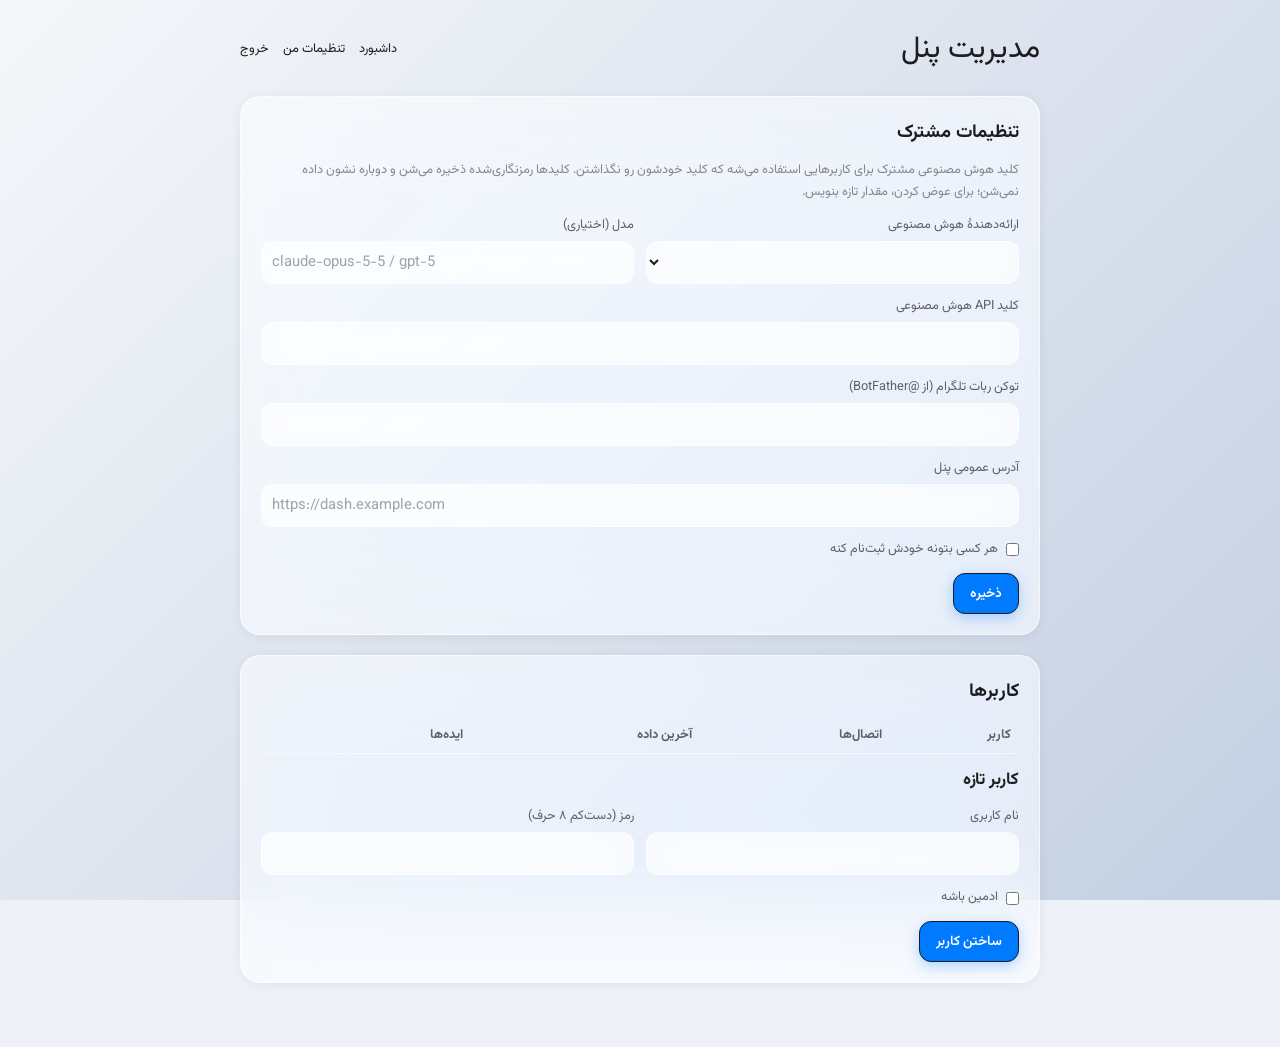
==== panel/admin.html @ 6e763f14 "Glass look: frosted cards on a blue-grey gradient, iOS colours, gradient KPI icons, light by default" ====
<!doctype html>
<html lang="fa" dir="rtl" data-theme="light">
<head>
<meta charset="utf-8">
<meta name="viewport" content="width=device-width, initial-scale=1">
<meta name="robots" content="noindex, nofollow">
<title>مدیریت پنل</title>
<link rel="icon" href="/assets/images/favicon.svg" type="image/svg+xml">
<link rel="stylesheet" href="/assets/css/sepehr.css">
<script>try{var t=localStorage.getItem('sj-theme');if(t==='light'||t==='dark')document.documentElement.setAttribute('data-theme',t);}catch(e){}</script>
<link rel="stylesheet" href="/assets/panel.css">
<link rel="stylesheet" href="/assets/skin.css">
</head>
<body>
<main class="pn">
  <div class="pn-top">
    <h1>مدیریت پنل</h1>
    <nav class="pn-nav"><a href="/">داشبورد</a><a href="/settings">تنظیمات من</a><a href="/logout">خروج</a></nav>
  </div>

  <section class="pn-card">
    <h2>تنظیمات مشترک</h2>
    <p class="pn-note">کلید هوش مصنوعی مشترک برای کاربرهایی استفاده می‌شه که کلید خودشون رو نگذاشتن. کلیدها رمزنگاری‌شده ذخیره می‌شن و دوباره نشون داده نمی‌شن؛ برای عوض کردن، مقدار تازه بنویس.</p>
    <div class="pn-grid">
      <label>ارائه‌دهندهٔ هوش مصنوعی<select id="ai_provider"></select></label>
      <label>مدل (اختیاری)<input id="ai_model" dir="ltr" placeholder="claude-opus-5-5 / gpt-5"></label>
    </div>
    <label>کلید API هوش مصنوعی<input id="ai_key" dir="ltr" autocomplete="off"></label>
    <label>توکن ربات تلگرام (از @BotFather)<input id="telegram_bot" dir="ltr" autocomplete="off"></label>
    <label>آدرس عمومی پنل<input id="public_url" dir="ltr" placeholder="https://dash.example.com"></label>
    <label style="flex-direction:row;align-items:center;gap:8px"><input type="checkbox" id="allow_signup"> هر کسی بتونه خودش ثبت‌نام کنه</label>
    <div class="pn-row"><button class="primary" id="save" type="button">ذخیره</button><span class="pn-msg" id="save-msg"></span></div>
  </section>

  <section class="pn-card">
    <h2>کاربرها</h2>
    <div class="pn-wrap"><table>
      <thead><tr><th>کاربر</th><th>اتصال‌ها</th><th>آخرین داده</th><th>ایده‌ها</th><th></th></tr></thead>
      <tbody id="users"></tbody>
    </table></div>
    <h3>کاربر تازه</h3>
    <div class="pn-grid">
      <label>نام کاربری<input id="nu-name" dir="ltr" autocomplete="off"></label>
      <label>رمز (دست‌کم ۸ حرف)<input id="nu-pw" type="password" dir="ltr" autocomplete="new-password"></label>
    </div>
    <label style="flex-direction:row;align-items:center;gap:8px"><input type="checkbox" id="nu-admin"> ادمین باشه</label>
    <div class="pn-row"><button class="primary" id="add" type="button">ساختن کاربر</button><span class="pn-msg" id="add-msg"></span></div>
  </section>
</main>
<script src="/assets/panel.js"></script>
<script>
(async function () {
  const $ = (id) => document.getElementById(id);
  const LABEL = { metricool: 'Metricool', buffer: 'Buffer', instagram: 'Instagram' };
  const chip = (at, ok) => pn.el('span', { class: 'pn-chip ' + (at ? (ok ? 'ok' : 'bad') : 'off') }, at ? pn.when(at) : 'هنوز نه');
  let st;
  const load = async () => {
    st = await pn.api('GET', '/api/admin');
    $('ai_provider').replaceChildren(...Object.entries(st.providers).map(([k, v]) => pn.el('option', { value: k }, v)));
    $('ai_provider').value = st.settings.ai_provider;
    ['ai_model', 'ai_key', 'telegram_bot', 'public_url'].forEach((k) => { $(k).value = st.settings[k] || ''; });
    $('allow_signup').checked = st.settings.allow_signup;
    $('users').replaceChildren(...st.users.map((u) => {
      const msg = pn.el('span', { class: 'pn-msg' });
      const reset = pn.el('button', { type: 'button', onclick: (e) => {
        const pw = prompt('رمز تازه برای ' + u.username + ' (دست‌کم ۸ حرف):');
        if (pw) pn.run(e.currentTarget, msg, () => pn.api('POST', '/api/admin/users/' + u.id + '/password', { password: pw }));
      } }, 'رمز تازه');
      const del = pn.el('button', { type: 'button', class: 'danger', onclick: async (e) => {
        if (!confirm('کاربر ' + u.username + ' حذف بشه؟ (فایل‌های داده‌اش رو سرور می‌مونن)')) return;
        await pn.run(e.currentTarget, msg, () => pn.api('DELETE', '/api/admin/users/' + u.id)); load();
      } }, 'حذف');
      return pn.el('tr', {},
        pn.el('td', {}, u.username, u.is_admin ? ' · ادمین' : ''),
        pn.el('td', {}, u.connections.map((c) => LABEL[c] || c).join('، ') || '—'),
        pn.el('td', {}, chip(u.status.refresh_at, u.status.refresh_ok)),
        pn.el('td', {}, chip(u.status.content_at, u.status.content_ok)),
        pn.el('td', {}, pn.el('div', { class: 'pn-row' }, reset, del, msg)));
    }));
  };
  $('save').addEventListener('click', (e) => pn.run(e.currentTarget, $('save-msg'), async () => {
    await pn.api('POST', '/api/admin/settings', { ai_provider: $('ai_provider').value, ai_model: $('ai_model').value.trim(), ai_key: $('ai_key').value.trim(),
      telegram_bot: $('telegram_bot').value.trim(), public_url: $('public_url').value.trim(), allow_signup: $('allow_signup').checked });
    await load(); return { ok: true, message: 'ذخیره شد ✓' };
  }));
  $('add').addEventListener('click', (e) => pn.run(e.currentTarget, $('add-msg'), async () => {
    await pn.api('POST', '/api/admin/users', { username: $('nu-name').value.trim(), password: $('nu-pw').value, is_admin: $('nu-admin').checked });
    $('nu-name').value = ''; $('nu-pw').value = ''; await load(); return { ok: true, message: 'ساخته شد ✓' };
  }));
  load();
})();
</script>
</body>
</html>
---- assets/css/sepehr.css ----
*,:after,:before{--tw-border-spacing-x:0;--tw-border-spacing-y:0;--tw-translate-x:0;--tw-translate-y:0;--tw-rotate:0;--tw-skew-x:0;--tw-skew-y:0;--tw-scale-x:1;--tw-scale-y:1;--tw-pan-x: ;--tw-pan-y: ;--tw-pinch-zoom: ;--tw-scroll-snap-strictness:proximity;--tw-gradient-from-position: ;--tw-gradient-via-position: ;--tw-gradient-to-position: ;--tw-ordinal: ;--tw-slashed-zero: ;--tw-numeric-figure: ;--tw-numeric-spacing: ;--tw-numeric-fraction: ;--tw-ring-inset: ;--tw-ring-offset-width:0px;--tw-ring-offset-color:#fff;--tw-ring-color:rgba(59,130,246,.5);--tw-ring-offset-shadow:0 0 #0000;--tw-ring-shadow:0 0 #0000;--tw-shadow:0 0 #0000;--tw-shadow-colored:0 0 #0000;--tw-blur: ;--tw-brightness: ;--tw-contrast: ;--tw-grayscale: ;--tw-hue-rotate: ;--tw-invert: ;--tw-saturate: ;--tw-sepia: ;--tw-drop-shadow: ;--tw-backdrop-blur: ;--tw-backdrop-brightness: ;--tw-backdrop-contrast: ;--tw-backdrop-grayscale: ;--tw-backdrop-hue-rotate: ;--tw-backdrop-invert: ;--tw-backdrop-opacity: ;--tw-backdrop-saturate: ;--tw-backdrop-sepia: ;--tw-contain-size: ;--tw-contain-layout: ;--tw-contain-paint: ;--tw-contain-style: }::backdrop{--tw-border-spacing-x:0;--tw-border-spacing-y:0;--tw-translate-x:0;--tw-translate-y:0;--tw-rotate:0;--tw-skew-x:0;--tw-skew-y:0;--tw-scale-x:1;--tw-scale-y:1;--tw-pan-x: ;--tw-pan-y: ;--tw-pinch-zoom: ;--tw-scroll-snap-strictness:proximity;--tw-gradient-from-position: ;--tw-gradient-via-position: ;--tw-gradient-to-position: ;--tw-ordinal: ;--tw-slashed-zero: ;--tw-numeric-figure: ;--tw-numeric-spacing: ;--tw-numeric-fraction: ;--tw-ring-inset: ;--tw-ring-offset-width:0px;--tw-ring-offset-color:#fff;--tw-ring-color:rgba(59,130,246,.5);--tw-ring-offset-shadow:0 0 #0000;--tw-ring-shadow:0 0 #0000;--tw-shadow:0 0 #0000;--tw-shadow-colored:0 0 #0000;--tw-blur: ;--tw-brightness: ;--tw-contrast: ;--tw-grayscale: ;--tw-hue-rotate: ;--tw-invert: ;--tw-saturate: ;--tw-sepia: ;--tw-drop-shadow: ;--tw-backdrop-blur: ;--tw-backdrop-brightness: ;--tw-backdrop-contrast: ;--tw-backdrop-grayscale: ;--tw-backdrop-hue-rotate: ;--tw-backdrop-invert: ;--tw-backdrop-opacity: ;--tw-backdrop-saturate: ;--tw-backdrop-sepia: ;--tw-contain-size: ;--tw-contain-layout: ;--tw-contain-paint: ;--tw-contain-style: }/*! tailwindcss v3.4.17 | MIT License | https://tailwindcss.com*/*,:after,:before{border:0 solid #e5e7eb}:after,:before{--tw-content:""}:host,html{line-height:1.5;-webkit-text-size-adjust:100%;-moz-tab-size:4;-o-tab-size:4;tab-size:4;font-family:Vazirmatn Variable,Vazirmatn,Tahoma,sans-serif;font-feature-settings:normal;font-variation-settings:normal;-webkit-tap-highlight-color:transparent}body{line-height:inherit}hr{height:0;color:inherit;border-top-width:1px}abbr:where([title]){-webkit-text-decoration:underline dotted;text-decoration:underline dotted}h1,h2,h3,h4,h5,h6{font-size:inherit;font-weight:inherit}a{color:inherit;text-decoration:inherit}b,strong{font-weight:bolder}code,kbd,pre,samp{font-family:ui-monospace,SFMono-Regular,Menlo,Monaco,Consolas,Liberation Mono,Courier New,monospace;font-feature-settings:normal;font-variation-settings:normal;font-size:1em}small{font-size:80%}sub,sup{font-size:75%;line-height:0;position:relative;vertical-align:baseline}sub{bottom:-.25em}sup{top:-.5em}table{text-indent:0;border-color:inherit}button,input,optgroup,select,textarea{font-family:inherit;font-feature-settings:inherit;font-variation-settings:inherit;font-size:100%;font-weight:inherit;line-height:inherit;letter-spacing:inherit;color:inherit;margin:0;padding:0}button,select{text-transform:none}button,input:where([type=button]),input:where([type=reset]),input:where([type=submit]){-webkit-appearance:button;background-color:transparent;background-image:none}:-moz-focusring{outline:auto}:-moz-ui-invalid{box-shadow:none}progress{vertical-align:baseline}::-webkit-inner-spin-button,::-webkit-outer-spin-button{height:auto}[type=search]{-webkit-appearance:textfield;outline-offset:-2px}::-webkit-search-decoration{-webkit-appearance:none}::-webkit-file-upload-button{-webkit-appearance:button;font:inherit}summary{display:list-item}blockquote,dd,dl,figure,h1,h2,h3,h4,h5,h6,hr,p,pre{margin:0}fieldset{margin:0}fieldset,legend{padding:0}menu,ol,ul{list-style:none;margin:0;padding:0}dialog{padding:0}textarea{resize:vertical}input::-moz-placeholder,textarea::-moz-placeholder{opacity:1;color:#9ca3af}input::placeholder,textarea::placeholder{opacity:1;color:#9ca3af}[role=button],button{cursor:pointer}:disabled{cursor:default}audio,canvas,embed,iframe,img,object,svg,video{display:block;vertical-align:middle}img,video{max-width:100%;height:auto}[hidden]:where(:not([hidden=until-found])){display:none}*,:after,:before{box-sizing:border-box}*,:after,:before,html{--tw-ring-color:rgba(196,92,38,.45)}html{scroll-behavior:smooth}body,html{height:100%}body{margin:0;font-family:Vazirmatn Variable,Vazirmatn,Tahoma,sans-serif;background:var(--bg);color:var(--text);line-height:1.7;-webkit-font-smoothing:antialiased;text-rendering:optimizeLegibility}::-moz-selection{background:var(--accent-soft);color:var(--text)}::selection{background:var(--accent-soft);color:var(--text)}:focus-visible{outline:2px solid var(--accent);outline-offset:3px}button,input{font-family:inherit}table{border-collapse:collapse}::-webkit-scrollbar{width:10px;height:10px}::-webkit-scrollbar-track{background:transparent}::-webkit-scrollbar-thumb{background:var(--text-muted);border-radius:999px;border:2px solid var(--bg)}.brand-mark{width:2.65rem;height:2.65rem;border-radius:.9rem;background:transparent;box-shadow:0 0 0 1px hsla(34,46%,69%,.16),0 10px 22px rgba(196,92,38,.32);display:grid;place-items:center;flex-shrink:0;overflow:hidden}.brand-mark img,.brand-mark svg{width:100%;height:100%;display:block}.nav-item.is-active .nav-icon{color:#e0a03a}.nav-icon{width:1.35rem;height:1.35rem;flex-shrink:0}.nav-item{display:flex;align-items:center;gap:.75rem;width:100%;padding:.7rem .85rem;border-radius:.85rem;color:#b7a99a;text-decoration:none;font-size:.925rem;font-weight:500;transition:background .2s var(--ease),color .2s var(--ease),transform .2s var(--ease);position:relative}.nav-item:hover{background:hsla(0,0%,100%,.05);color:#f6f0e8}.nav-item.is-active{background:linear-gradient(90deg,rgba(196,92,38,.28),rgba(196,92,38,.06));color:#fff}.nav-item.is-active:before{content:"";position:absolute;right:0;top:20%;bottom:20%;width:3px;border-radius:999px;background:#e0a03a;box-shadow:0 0 12px rgba(224,160,58,.55)}html.sidebar-collapsed .nav-item{justify-content:center;padding-inline:.6rem}.ui-card{background:var(--surface);border:1px solid var(--border);border-radius:1.25rem;box-shadow:var(--shadow-card);position:relative;overflow:hidden}.ui-card-interactive{transition:transform .28s var(--ease),box-shadow .28s var(--ease),border-color .28s var(--ease)}.ui-card-interactive:hover{transform:translateY(-4px);box-shadow:var(--shadow-float);border-color:var(--border-strong)}.ui-card-interactive:after{content:"";position:absolute;inset:0;background:linear-gradient(110deg,transparent 35%,hsla(0,0%,100%,.07) 50%,transparent 65%);transform:translateX(120%);transition:transform .7s var(--ease);pointer-events:none}.ui-card-interactive:hover:after{transform:translateX(-120%)}.ui-btn{display:inline-flex;align-items:center;justify-content:center;gap:.45rem;border:1px solid transparent;border-radius:.8rem;padding:.55rem .95rem;font-weight:600;font-size:.875rem;cursor:pointer;text-decoration:none;transition:transform .18s var(--ease),background .18s var(--ease),box-shadow .18s var(--ease),border-color .18s var(--ease)}.ui-btn:active{transform:scale(.97)}.ui-btn-primary{background:linear-gradient(180deg,#db6a2e,#c45c26);color:#fff;box-shadow:0 8px 18px rgba(196,92,38,.32)}.ui-btn-primary:hover{background:linear-gradient(180deg,#e07a45,#c45c26)}.ui-btn-ghost{background:var(--input-bg);color:var(--text);border-color:var(--border)}.ui-btn-ghost:hover{border-color:var(--border-strong);background:var(--surface-3)}.icon-btn{width:2.55rem;height:2.55rem;border-radius:.9rem;display:grid;place-items:center;background:var(--input-bg);border:1px solid var(--border);color:var(--text-secondary);cursor:pointer;position:relative;transition:background .18s var(--ease),color .18s var(--ease),transform .18s var(--ease),border-color .18s var(--ease)}.icon-btn:hover{color:var(--text);border-color:var(--border-strong);transform:translateY(-1px)}.icon-btn svg{width:1.15rem;height:1.15rem}.search-field{display:flex;align-items:center;gap:.6rem;min-width:0;flex:1;max-width:28rem;height:2.65rem;padding:0 .9rem;border-radius:.9rem;background:var(--input-bg);border:1px solid var(--border);transition:border-color .18s var(--ease),box-shadow .18s var(--ease)}.search-field:focus-within{border-color:var(--accent);box-shadow:0 0 0 4px var(--accent-soft)}.search-field input{width:100%;background:transparent;border:0;outline:none;color:var(--text);font-size:.9rem}.search-field input::-moz-placeholder{color:var(--text-muted)}.search-field input::placeholder{color:var(--text-muted)}.chip{display:inline-flex;align-items:center;gap:.3rem;border-radius:999px;padding:.2rem .65rem;font-size:.75rem;font-weight:600}.chip-up{background:var(--accent-soft);color:var(--sand)}html[data-theme=light] .chip-up{color:var(--accent)}.chip-down{background:var(--coral-soft);color:var(--coral)}.chip-blue{background:var(--accent-soft);color:var(--sand)}html[data-theme=light] .chip-blue{color:var(--accent)}.chip-amber{background:var(--amber-soft);color:var(--amber)}.chip-coral{background:var(--coral-soft);color:var(--coral)}.chip-slate{background:var(--surface-3);color:var(--text-secondary)}.period-tab{border:0;background:transparent;color:var(--text-muted);font-weight:600;font-size:.8rem;padding:.35rem .75rem;border-radius:.65rem;cursor:pointer;transition:background .18s var(--ease),color .18s var(--ease)}.period-tab.is-active{background:var(--surface-3);color:var(--text)}.dropdown{position:absolute;top:calc(100% + .55rem);left:0;width:22rem;max-width:calc(100vw - 2rem);background:var(--surface);border:1px solid var(--border);border-radius:1.1rem;box-shadow:var(--shadow-float);padding:.5rem;opacity:0;transform:translateY(8px) scale(.98);pointer-events:none;transition:opacity .18s var(--ease),transform .18s var(--ease);z-index:50}.dropdown.is-open{opacity:1;transform:translateY(0) scale(1);pointer-events:auto}.dropdown-item{display:flex;gap:.75rem;padding:.7rem;border-radius:.8rem;text-decoration:none;color:inherit}.dropdown-item.is-active{background:var(--accent-soft)}.pulse-dot{width:.5rem;height:.5rem;border-radius:999px;background:var(--accent);box-shadow:0 0 0 0 rgba(196,92,38,.7);animation:pulse-ring 2s ease-out infinite}.progress-track{height:.4rem;border-radius:999px;background:var(--surface-3);overflow:hidden}.progress-bar{height:100%;border-radius:inherit;width:0;transition:width 1.2s var(--ease-enter)}.data-table tbody tr{border-top:1px solid var(--border);transition:background .18s var(--ease)}.data-table tbody tr:hover{background:var(--row-hover)}.avatar{width:2.15rem;height:2.15rem;border-radius:.75rem;display:grid;place-items:center;font-size:.75rem;font-weight:700;flex-shrink:0;color:#fff}.kbd{font-size:.7rem;border:1px solid var(--border);border-radius:.4rem;padding:.05rem .35rem;color:var(--text-muted);background:var(--surface-2)}.pointer-events-none{pointer-events:none}.absolute{position:absolute}.relative{position:relative}.inset-0{inset:0}.col-span-12{grid-column:span 12/span 12}.mx-auto{margin-left:auto;margin-right:auto}.my-2{margin-top:.5rem;margin-bottom:.5rem}.my-4{margin-top:1rem;margin-bottom:1rem}.mb-0\.5{margin-bottom:.125rem}.mb-2{margin-bottom:.5rem}.mb-3{margin-bottom:.75rem}.mb-4{margin-bottom:1rem}.mb-5{margin-bottom:1.25rem}.mb-6{margin-bottom:1.5rem}.ms-auto{margin-inline-start:auto}.mt-1{margin-top:.25rem}.mt-1\.5{margin-top:.375rem}.mt-2{margin-top:.5rem}.mt-3{margin-top:.75rem}.mt-4{margin-top:1rem}.mt-5{margin-top:1.25rem}.mt-auto{margin-top:auto}.block{display:block}.flex{display:flex}.table{display:table}.grid{display:grid}.hidden{display:none}.h-10{height:2.5rem}.h-16{height:4rem}.h-2{height:.5rem}.h-2\.5{height:.625rem}.h-20{height:5rem}.h-3{height:.75rem}.h-4{height:1rem}.h-5{height:1.25rem}.h-9{height:2.25rem}.h-\[180px\]{height:180px}.h-\[260px\]{height:260px}.h-\[280px\]{height:280px}.h-\[40\%\]{height:40%}.h-\[48\%\]{height:48%}.h-\[50\%\]{height:50%}.h-\[55\%\]{height:55%}.h-\[64\%\]{height:64%}.h-\[72\%\]{height:72%}.h-\[78\%\]{height:78%}.h-\[90\%\]{height:90%}.\!w-56{width:14rem!important}.w-10{width:2.5rem}.w-16{width:4rem}.w-2{width:.5rem}.w-2\.5{width:.625rem}.w-3{width:.75rem}.w-4{width:1rem}.w-40{width:10rem}.w-5{width:1.25rem}.w-9{width:2.25rem}.w-full{width:100%}.min-w-0{min-width:0}.min-w-\[640px\]{min-width:640px}.max-w-none{max-width:none}.max-w-xl{max-width:36rem}.flex-1{flex:1 1 0%}.shrink-0{flex-shrink:0}.transform{transform:translate(var(--tw-translate-x),var(--tw-translate-y)) rotate(var(--tw-rotate)) skewX(var(--tw-skew-x)) skewY(var(--tw-skew-y)) scaleX(var(--tw-scale-x)) scaleY(var(--tw-scale-y))}.resize{resize:both}.grid-cols-1{grid-template-columns:repeat(1,minmax(0,1fr))}.grid-cols-12{grid-template-columns:repeat(12,minmax(0,1fr))}.grid-cols-2{grid-template-columns:repeat(2,minmax(0,1fr))}.grid-cols-3{grid-template-columns:repeat(3,minmax(0,1fr))}.flex-col{flex-direction:column}.flex-wrap{flex-wrap:wrap}.place-items-center{place-items:center}.items-start{align-items:flex-start}.items-end{align-items:flex-end}.items-center{align-items:center}.justify-between{justify-content:space-between}.gap-1\.5{gap:.375rem}.gap-2{gap:.5rem}.gap-3{gap:.75rem}.gap-4{gap:1rem}.gap-5{gap:1.25rem}.gap-6{gap:1.5rem}.space-y-1>:not([hidden])~:not([hidden]){--tw-space-y-reverse:0;margin-top:calc(.25rem*(1 - var(--tw-space-y-reverse)));margin-bottom:calc(.25rem*var(--tw-space-y-reverse))}.space-y-3>:not([hidden])~:not([hidden]){--tw-space-y-reverse:0;margin-top:calc(.75rem*(1 - var(--tw-space-y-reverse)));margin-bottom:calc(.75rem*var(--tw-space-y-reverse))}.space-y-4>:not([hidden])~:not([hidden]){--tw-space-y-reverse:0;margin-top:calc(1rem*(1 - var(--tw-space-y-reverse)));margin-bottom:calc(1rem*var(--tw-space-y-reverse))}.space-y-5>:not([hidden])~:not([hidden]){--tw-space-y-reverse:0;margin-top:calc(1.25rem*(1 - var(--tw-space-y-reverse)));margin-bottom:calc(1.25rem*var(--tw-space-y-reverse))}.overflow-hidden{overflow:hidden}.overflow-x-auto{overflow-x:auto}.overflow-y-auto{overflow-y:auto}.truncate{overflow:hidden;text-overflow:ellipsis;white-space:nowrap}.rounded-2xl{border-radius:1rem}.rounded-full{border-radius:9999px}.rounded-xl{border-radius:.75rem}.rounded-t-md{border-top-left-radius:.375rem;border-top-right-radius:.375rem}.border{border-width:1px}.border-b{border-bottom-width:1px}.border-t{border-top-width:1px}.\!border-white\/10{border-color:hsla(0,0%,100%,.1)!important}.border-\[var\(--border\)\]{border-color:var(--border)}.border-white\/5{border-color:hsla(0,0%,100%,.05)}.\!bg-white\/5{background-color:hsla(0,0%,100%,.05)!important}.bg-\[\#8F7F70\]{--tw-bg-opacity:1;background-color:rgb(143 127 112/var(--tw-bg-opacity,1))}.bg-\[\#C45C26\]{--tw-bg-opacity:1;background-color:rgb(196 92 38/var(--tw-bg-opacity,1))}.bg-\[\#D4B48A\]{--tw-bg-opacity:1;background-color:rgb(212 180 138/var(--tw-bg-opacity,1))}.bg-\[\#E0A03A\]{--tw-bg-opacity:1;background-color:rgb(224 160 58/var(--tw-bg-opacity,1))}.bg-\[var\(--accent\)\]{background-color:var(--accent)}.bg-\[var\(--accent-soft\)\]{background-color:var(--accent-soft)}.bg-\[var\(--amber\)\]{background-color:var(--amber)}.bg-\[var\(--amber-soft\)\]{background-color:var(--amber-soft)}.bg-\[var\(--coral\)\]{background-color:var(--coral)}.bg-\[var\(--coral-soft\)\]{background-color:var(--coral-soft)}.bg-\[var\(--input-bg\)\]{background-color:var(--input-bg)}.bg-\[var\(--sand\)\]{background-color:var(--sand)}.bg-\[var\(--surface-2\)\]{background-color:var(--surface-2)}.bg-\[var\(--surface-3\)\]{background-color:var(--surface-3)}.bg-white\/\[0\.04\]{background-color:hsla(0,0%,100%,.04)}.p-1{padding:.25rem}.p-3{padding:.75rem}.p-4{padding:1rem}.p-5{padding:1.25rem}.p-6{padding:1.5rem}.px-3{padding-left:.75rem;padding-right:.75rem}.px-5{padding-left:1.25rem;padding-right:1.25rem}.py-1{padding-top:.25rem;padding-bottom:.25rem}.py-2{padding-top:.5rem;padding-bottom:.5rem}.py-3{padding-top:.75rem;padding-bottom:.75rem}.pb-2{padding-bottom:.5rem}.pb-3{padding-bottom:.75rem}.pb-4{padding-bottom:1rem}.pb-5{padding-bottom:1.25rem}.pe-3{padding-inline-end:.75rem}.ps-1\.5{padding-inline-start:.375rem}.pt-2{padding-top:.5rem}.pt-5{padding-top:1.25rem}.pt-6{padding-top:1.5rem}.text-left{text-align:left}.text-center{text-align:center}.text-right{text-align:right}.text-2xl{font-size:1.5rem;line-height:2rem}.text-3xl{font-size:1.875rem;line-height:2.25rem}.text-\[0\.7rem\]{font-size:.7rem}.text-\[1\.05rem\]{font-size:1.05rem}.text-base{font-size:1rem;line-height:1.5rem}.text-lg{font-size:1.125rem;line-height:1.75rem}.text-sm{font-size:.875rem;line-height:1.25rem}.text-xl{font-size:1.25rem;line-height:1.75rem}.text-xs{font-size:.75rem;line-height:1rem}.font-black{font-weight:900}.font-bold{font-weight:700}.font-extrabold{font-weight:800}.font-medium{font-weight:500}.font-semibold{font-weight:600}.tabular-nums{--tw-numeric-spacing:tabular-nums;font-variant-numeric:var(--tw-ordinal) var(--tw-slashed-zero) var(--tw-numeric-figure) var(--tw-numeric-spacing) var(--tw-numeric-fraction)}.leading-7{line-height:1.75rem}.leading-none{line-height:1}.tracking-tight{letter-spacing:-.025em}.tracking-wide{letter-spacing:.025em}.\!text-white{--tw-text-opacity:1!important;color:rgb(255 255 255/var(--tw-text-opacity,1))!important}.text-\[\#8A7C6E\]{--tw-text-opacity:1;color:rgb(138 124 110/var(--tw-text-opacity,1))}.text-\[\#8F7F70\]{--tw-text-opacity:1;color:rgb(143 127 112/var(--tw-text-opacity,1))}.text-\[\#D4B48A\]{--tw-text-opacity:1;color:rgb(212 180 138/var(--tw-text-opacity,1))}.text-\[var\(--accent\)\]{color:var(--accent)}.text-\[var\(--amber\)\]{color:var(--amber)}.text-\[var\(--coral\)\]{color:var(--coral)}.text-\[var\(--sand\)\]{color:var(--sand)}.text-\[var\(--text-muted\)\]{color:var(--text-muted)}.text-\[var\(--text-secondary\)\]{color:var(--text-secondary)}.text-white{--tw-text-opacity:1;color:rgb(255 255 255/var(--tw-text-opacity,1))}.ring{--tw-ring-offset-shadow:var(--tw-ring-inset) 0 0 0 var(--tw-ring-offset-width) var(--tw-ring-offset-color);--tw-ring-shadow:var(--tw-ring-inset) 0 0 0 calc(3px + var(--tw-ring-offset-width)) var(--tw-ring-color);box-shadow:var(--tw-ring-offset-shadow),var(--tw-ring-shadow),var(--tw-shadow,0 0 #0000)}.filter{filter:var(--tw-blur) var(--tw-brightness) var(--tw-contrast) var(--tw-grayscale) var(--tw-hue-rotate) var(--tw-invert) var(--tw-saturate) var(--tw-sepia) var(--tw-drop-shadow)}.transition{transition-property:color,background-color,border-color,text-decoration-color,fill,stroke,opacity,box-shadow,transform,filter,-webkit-backdrop-filter;transition-property:color,background-color,border-color,text-decoration-color,fill,stroke,opacity,box-shadow,transform,filter,backdrop-filter;transition-property:color,background-color,border-color,text-decoration-color,fill,stroke,opacity,box-shadow,transform,filter,backdrop-filter,-webkit-backdrop-filter;transition-timing-function:cubic-bezier(.4,0,.2,1);transition-duration:.15s}@font-face{font-family:Vazirmatn Variable;font-style:normal;font-display:swap;font-weight:100 900;src:url(../fonts/vazirmatn/vazirmatn-arabic-wght-normal.woff2) format("woff2-variations");unicode-range:u+06??,u+0750-077f,u+0870-088e,u+0890-0891,u+0897-08e1,u+08e3-08ff,u+200c-200e,u+2010-2011,u+204f,u+2e41,u+fb50-fdff,u+fe70-fe74,u+fe76-fefc}@font-face{font-family:Vazirmatn Variable;font-style:normal;font-display:swap;font-weight:100 900;src:url(../fonts/vazirmatn/vazirmatn-latin-ext-wght-normal.woff2) format("woff2-variations");unicode-range:u+0100-02ba,u+02bd-02c5,u+02c7-02cc,u+02ce-02d7,u+02dd-02ff,u+0304,u+0308,u+0329,u+1d00-1dbf,u+1e00-1e9f,u+1ef2-1eff,u+2020,u+20a0-20ab,u+20ad-20c0,u+2113,u+2c60-2c7f,u+a720-a7ff}@font-face{font-family:Vazirmatn Variable;font-style:normal;font-display:swap;font-weight:100 900;src:url(../fonts/vazirmatn/vazirmatn-latin-wght-normal.woff2) format("woff2-variations");unicode-range:u+00??,u+0131,u+0152-0153,u+02bb-02bc,u+02c6,u+02da,u+02dc,u+0304,u+0308,u+0329,u+2000-206f,u+20ac,u+2122,u+2191,u+2193,u+2212,u+2215,u+feff,u+fffd}:root{--ease:cubic-bezier(0.2,0,0.38,0.9);--ease-enter:cubic-bezier(0,0,0.38,0.9);--ease-exit:cubic-bezier(0.2,0,1,0.9);--duration:240ms;--sidebar-width:17.5rem;--sidebar-collapsed:5.25rem;--header-height:4.5rem;--accent:#c45c26;--accent-hover:#db6a2e;--accent-soft:rgba(196,92,38,.16);--amber:#e0a03a;--amber-soft:rgba(224,160,58,.16);--coral:#d1433f;--coral-soft:rgba(209,67,63,.14);--sand:#d4b48a}html[data-theme=dark]{color-scheme:dark;--bg:#12100e;--bg-sidebar:#1a1612;--surface:#1e1a16;--surface-2:#26211c;--surface-3:#2f2923;--border:hsla(34,46%,69%,.12);--border-strong:hsla(34,46%,69%,.24);--text:#f6f0e8;--text-secondary:#b7a99a;--text-muted:#8a7c6e;--shadow-card:0 1px 0 rgba(255,244,230,.04) inset,0 12px 32px rgba(0,0,0,.32);--shadow-float:0 18px 50px rgba(0,0,0,.45);--orb-a:rgba(196,92,38,.22);--orb-b:hsla(34,46%,69%,.12);--header-bg:rgba(18,16,14,.78);--input-bg:hsla(34,44%,94%,.04);--row-hover:rgba(196,92,38,.08);--chart-grid:hsla(34,46%,69%,.12);--overlay:rgba(10,8,6,.55)}html[data-theme=light]{color-scheme:light;--bg:#f4ede4;--bg-sidebar:#1a1612;--surface:#fffdfa;--surface-2:#f8f1e8;--surface-3:#efe4d6;--border:rgba(58,42,34,.08);--border-strong:rgba(58,42,34,.16);--text:#2a2118;--text-secondary:#6f6256;--text-muted:#8f7f70;--shadow-card:0 1px 0 hsla(0,0%,100%,.8) inset,0 8px 24px rgba(42,33,24,.06);--shadow-float:0 18px 40px rgba(42,33,24,.12);--orb-a:rgba(196,92,38,.1);--orb-b:rgba(224,160,58,.1);--header-bg:hsla(34,42%,93%,.8);--input-bg:rgba(42,33,24,.04);--row-hover:rgba(196,92,38,.06);--chart-grid:rgba(42,33,24,.08);--overlay:rgba(26,22,18,.45)}.ambient{position:fixed;inset:0;overflow:hidden;pointer-events:none;z-index:0}.orb{position:absolute;width:42rem;height:42rem;border-radius:999px;filter:blur(90px);animation:drift 28s var(--ease) infinite alternate}.orb-a{background:var(--orb-a);top:-10rem;right:12%}.orb-b{background:var(--orb-b);bottom:-12rem;left:-4rem;animation-delay:-10s;width:32rem;height:32rem}.app-shell{position:relative;z-index:1;display:grid;grid-template-columns:var(--sidebar-width) 1fr;min-height:100%}html.sidebar-collapsed .app-shell{grid-template-columns:var(--sidebar-collapsed) 1fr}.sidebar{position:sticky;top:0;height:100dvh;background:var(--bg-sidebar);border-left:1px solid hsla(0,0%,100%,.06);display:flex;flex-direction:column;overflow:hidden;transition:width var(--duration) var(--ease),transform .38s var(--ease-enter);width:var(--sidebar-width);z-index:40}html.sidebar-collapsed .sidebar{width:var(--sidebar-collapsed)}.brand-copy,.sidebar-footer-copy,.sidebar-label,.sidebar-section-title{transition:opacity .18s var(--ease),max-width .24s var(--ease);white-space:nowrap}html.sidebar-collapsed .brand-copy,html.sidebar-collapsed .sidebar-footer-copy,html.sidebar-collapsed .sidebar-label,html.sidebar-collapsed .sidebar-section-title{opacity:0;max-width:0;overflow:hidden;pointer-events:none}.workspace{min-width:0;display:flex;flex-direction:column;min-height:100dvh}.topbar{position:sticky;top:0;z-index:30;height:var(--header-height);display:flex;align-items:center;gap:.75rem;padding:0 1.25rem;background:var(--header-bg);backdrop-filter:blur(18px);-webkit-backdrop-filter:blur(18px);border-bottom:1px solid var(--border)}.page{padding:1.5rem}.overlay{position:fixed;inset:0;background:var(--overlay);-webkit-backdrop-filter:blur(4px);backdrop-filter:blur(4px);opacity:0;pointer-events:none;transition:opacity .28s var(--ease);z-index:35}html.sidebar-open .overlay{opacity:1;pointer-events:auto}.badge-count{min-width:1.2rem;height:1.2rem;padding:0 .3rem;border-radius:999px;background:var(--coral);color:#fff;font-size:.65rem;font-weight:700;display:grid;place-items:center}.icon-btn .badge-count{position:absolute;top:.25rem;left:.25rem}html.sidebar-collapsed .badge-count.nav-badge{position:absolute;top:.35rem;left:.35rem;margin:0}.ring-meter{transform:rotate(-90deg)}.ring-meter circle{fill:none;stroke-linecap:round}.skip-link{position:absolute;right:1rem;top:-3rem;background:var(--accent);color:#fff;padding:.5rem .9rem;border-radius:.6rem;z-index:80}.skip-link:focus{top:1rem}@keyframes drift{0%{transform:translateZ(0) scale(1)}to{transform:translate3d(-6%,8%,0) scale(1.08)}}@keyframes reveal{0%{opacity:0;transform:translateY(22px)}to{opacity:1;transform:translateY(0)}}@keyframes pulse-ring{0%{box-shadow:0 0 0 0 rgba(196,92,38,.55)}70%{box-shadow:0 0 0 10px rgba(196,92,38,0)}to{box-shadow:0 0 0 0 rgba(196,92,38,0)}}@keyframes bar-grow{0%{transform:scaleY(0)}to{transform:scaleY(1)}}.reveal{opacity:0;animation:reveal .72s var(--ease-enter) forwards}.d1{animation-delay:40ms}.d2{animation-delay:90ms}.d3{animation-delay:.14s}.d4{animation-delay:.19s}.d5{animation-delay:.24s}.d6{animation-delay:.29s}.d7{animation-delay:.34s}.d8{animation-delay:.39s}.d9{animation-delay:.44s}.d10{animation-delay:.5s}.data-table tbody tr[data-open-drawer],.kanban-card{cursor:pointer}.hour-bar{transform-origin:bottom;animation:bar-grow .9s var(--ease-enter) both}.hour-bar:first-child{animation-delay:80ms}.hour-bar:nth-child(2){animation-delay:.14s}.hour-bar:nth-child(3){animation-delay:.2s}.hour-bar:nth-child(4){animation-delay:.26s}.hour-bar:nth-child(5){animation-delay:.32s}.hour-bar:nth-child(6){animation-delay:.38s}.hour-bar:nth-child(7){animation-delay:.44s}.hour-bar:nth-child(8){animation-delay:.5s}@media (max-width:1023px){.app-shell{grid-template-columns:1fr}.sidebar{position:fixed;top:0;right:0;width:min(20rem,86vw);transform:translateX(105%);box-shadow:var(--shadow-float)}html.sidebar-open .sidebar{transform:translateX(0)}html.sidebar-collapsed .sidebar{width:min(20rem,86vw)}html.sidebar-collapsed .brand-copy,html.sidebar-collapsed .sidebar-footer-copy,html.sidebar-collapsed .sidebar-label,html.sidebar-collapsed .sidebar-section-title{opacity:1;max-width:none;pointer-events:auto}html.sidebar-collapsed .nav-item{justify-content:flex-start;padding-inline:.85rem}.page{padding:1rem}.search-field{max-width:none}}@media (max-width:640px){.topbar{padding-inline:.75rem}.hide-sm{display:none!important}}.chart-tooltip{position:absolute;z-index:20;pointer-events:none;min-width:8rem;padding:.65rem .85rem;border-radius:.85rem;background:var(--surface);color:var(--text);border:1px solid var(--border-strong);box-shadow:var(--shadow-float);font-family:Vazirmatn Variable,Vazirmatn,Tahoma,sans-serif;direction:rtl;text-align:right;opacity:0;transform:translate(-50%,calc(-100% - 12px)) scale(.96);transition:opacity .14s var(--ease),transform .14s var(--ease)}.chart-tooltip.is-visible{opacity:1;transform:translate(-50%,calc(-100% - 12px)) scale(1)}.chart-tooltip-title{margin:0 0 .2rem;font-size:.8rem;font-weight:700}.chart-tooltip-line{margin:0;font-size:.8rem;color:var(--text-secondary)}.pointer-glow{position:fixed;width:28rem;height:28rem;border-radius:999px;pointer-events:none;z-index:2;background:radial-gradient(circle,hsla(34,46%,69%,.06),transparent 68%);transform:translate(-50%,-50%);opacity:0;transition:opacity .4s var(--ease)}html[data-theme=light] .pointer-glow{background:radial-gradient(circle,hsla(34,46%,69%,.08),transparent 68%)}.pointer-glow.is-on{opacity:1}.page-enter{animation:page-enter .55s var(--ease-enter) both}@keyframes page-enter{0%{opacity:0;transform:translateY(18px) scale(.985);filter:blur(6px)}to{opacity:1;transform:none;filter:none}}.ripple{position:absolute;border-radius:999px;transform:scale(0);animation:ripple .6s ease-out forwards;background:hsla(0,0%,100%,.28);pointer-events:none}@keyframes ripple{to{transform:scale(12);opacity:0}}.toast-stack{position:fixed;bottom:1.25rem;left:1.25rem;z-index:90;display:flex;flex-direction:column;gap:.6rem;width:min(22rem,calc(100vw - 2rem))}.toast{background:var(--surface);border:1px solid var(--border-strong);border-radius:1rem;padding:.85rem 1rem;box-shadow:var(--shadow-float);animation:toast-in .45s var(--ease-enter) both}.toast.is-out{animation:toast-out .28s var(--ease-exit) both}@keyframes toast-in{0%{opacity:0;transform:translateY(16px) scale(.96)}to{opacity:1;transform:none}}@keyframes toast-out{to{opacity:0;transform:translateY(10px) scale(.96)}}.drawer-backdrop{position:fixed;inset:0;background:var(--overlay);-webkit-backdrop-filter:blur(8px);backdrop-filter:blur(8px);z-index:70;opacity:0;pointer-events:none;transition:opacity .28s var(--ease)}.drawer-backdrop.is-open{opacity:1;pointer-events:auto}.drawer{position:fixed;top:0;left:0;height:100dvh;width:min(28rem,100vw);background:var(--surface);border-right:1px solid var(--border);z-index:71;transform:translateX(-105%);transition:transform .38s var(--ease-enter);display:flex;flex-direction:column;box-shadow:var(--shadow-float)}.drawer.is-open{transform:translateX(0)}.switch{width:2.7rem;height:1.5rem;border-radius:999px;background:var(--surface-3);border:1px solid var(--border);position:relative;cursor:pointer;transition:background .22s var(--ease)}.switch:after{content:"";position:absolute;top:.15rem;right:.15rem;width:1.1rem;height:1.1rem;border-radius:999px;background:#f6f0e8;transition:transform .22s var(--ease)}.switch.is-on{background:var(--accent);border-color:var(--accent)}.switch.is-on:after{transform:translateX(-1.15rem)}.kanban{display:grid;grid-template-columns:repeat(4,minmax(240px,1fr));gap:1rem;overflow-x:auto;padding-bottom:.5rem}.kanban-col{background:var(--surface-2);border:1px solid var(--border);border-radius:1.15rem;padding:.85rem;min-height:28rem;transition:border-color .2s var(--ease),transform .2s var(--ease),background .2s var(--ease)}.kanban-col.is-over{border-color:var(--accent);background:var(--accent-soft);transform:translateY(-2px)}.kanban-card{background:var(--surface);border:1px solid var(--border);border-radius:1rem;padding:.9rem;margin-bottom:.7rem;cursor:grab;transition:transform .22s var(--ease),box-shadow .22s var(--ease)}.kanban-card:hover{transform:translateY(-3px) rotate(-.4deg);box-shadow:var(--shadow-float)}.kanban-card.dragging{opacity:.45;transform:scale(.97) rotate(2deg)}.tilt-card{transform-style:preserve-3d;transition:transform .16s var(--ease),box-shadow .22s var(--ease)}.product-cover{height:9.5rem;border-radius:1rem;position:relative;overflow:hidden}.product-cover:after{content:"";position:absolute;inset:-40%;background:linear-gradient(120deg,transparent 30%,hsla(0,0%,100%,.18) 50%,transparent 70%);animation:sheen 4.5s ease-in-out infinite}@keyframes sheen{0%{transform:translateX(-30%)}to{transform:translateX(30%)}}.chat-layout{display:grid;grid-template-columns:minmax(16rem,20rem) 1fr;gap:1rem;min-height:calc(100dvh - var(--header-height) - 3rem)}.thread{display:flex;flex-direction:column;gap:.7rem;overflow-y:auto;max-height:calc(100dvh - 16rem);padding:.4rem}.bubble{max-width:80%;padding:.7rem .9rem;border-radius:1rem;animation:bubble-in .4s var(--ease-enter) both}.bubble-in{background:var(--surface-3);border-bottom-right-radius:.3rem}.bubble-out{margin-right:auto;background:linear-gradient(180deg,#db6a2e,#c45c26);color:#fff;border-bottom-left-radius:.3rem}@keyframes bubble-in{0%{opacity:0;transform:translateY(10px) scale(.96)}to{opacity:1;transform:none}}.typing span{display:inline-block;width:.35rem;height:.35rem;margin-inline:.1rem;border-radius:999px;background:var(--sand);animation:typing 1s infinite}.typing span:nth-child(2){animation-delay:.15s}.typing span:nth-child(3){animation-delay:.3s}@keyframes typing{0%,80%,to{transform:translateY(0);opacity:.4}40%{transform:translateY(-4px);opacity:1}}.ticker-row{animation:ticker-in .5s var(--ease-enter) both}@keyframes ticker-in{0%{opacity:0;transform:translateX(24px)}to{opacity:1;transform:none}}.filter-track{display:inline-flex;position:relative;background:var(--surface-2);padding:.25rem;border-radius:.9rem}.filter-thumb{position:absolute;top:.25rem;bottom:.25rem;border-radius:.7rem;background:var(--surface);box-shadow:var(--shadow-card);transition:transform .28s var(--ease),width .28s var(--ease);z-index:0}.filter-track button{position:relative;z-index:1}.hero-number{font-size:clamp(2.4rem,6vw,4.2rem);line-height:1;letter-spacing:-.04em;background:linear-gradient(90deg,#f6f0e8,#e0a03a,#c45c26);background-size:200% auto;-webkit-background-clip:text;background-clip:text;color:transparent;animation:shine-text 6s linear infinite}html[data-theme=light] .hero-number{background:linear-gradient(90deg,#2a2118,#c45c26,#e0a03a);background-size:200% auto;-webkit-background-clip:text;background-clip:text}@keyframes shine-text{to{background-position:200%}}.confetti{position:fixed;width:8px;height:8px;border-radius:2px;pointer-events:none;z-index:95;animation:confetti-fly .9s var(--ease-exit) forwards}@keyframes confetti-fly{to{transform:translate(var(--dx),var(--dy)) rotate(180deg);opacity:0}}.d11{animation-delay:.56s}.d12{animation-delay:.62s}.d13{animation-delay:.68s}.d14{animation-delay:.74s}@media (max-width:1023px){.kanban{grid-template-columns:repeat(2,minmax(220px,1fr))}.chat-layout{grid-template-columns:1fr;min-height:auto}}@media (max-width:700px){.kanban{grid-template-columns:1fr}}@media (prefers-reduced-motion:reduce){*,:after,:before{animation:none!important;transition:none!important}.page-enter,.reveal{opacity:1;transform:none;filter:none}}@media (min-width:640px){.sm\:col-span-6{grid-column:span 6/span 6}.sm\:grid-cols-2{grid-template-columns:repeat(2,minmax(0,1fr))}.sm\:flex-row{flex-direction:row}.sm\:items-center{align-items:center}}@media (min-width:768px){.md\:grid-cols-3{grid-template-columns:repeat(3,minmax(0,1fr))}.md\:flex-row{flex-direction:row}.md\:items-end{align-items:flex-end}.md\:p-6{padding:1.5rem}.md\:p-8{padding:2rem}.md\:text-3xl{font-size:1.875rem;line-height:2.25rem}.md\:text-\[1\.85rem\]{font-size:1.85rem}}@media (min-width:1024px){.lg\:col-span-6{grid-column:span 6/span 6}.lg\:grid{display:grid}.lg\:hidden{display:none}.lg\:flex-row{flex-direction:row}.lg\:items-end{align-items:flex-end}}@media (min-width:1280px){.xl\:col-span-3{grid-column:span 3/span 3}.xl\:col-span-4{grid-column:span 4/span 4}.xl\:col-span-5{grid-column:span 5/span 5}.xl\:col-span-7{grid-column:span 7/span 7}.xl\:col-span-8{grid-column:span 8/span 8}.xl\:grid-cols-4{grid-template-columns:repeat(4,minmax(0,1fr))}}
---- assets/panel.css ----
/* Panel pages (sign-in, settings, admin): same tokens as the dashboard (theme.css), right to left. */
body { margin: 0; }
.pn { font-family: var(--font-anthropic-sans), "Vazirmatn", Tahoma, sans-serif; max-width: 52rem; margin: 0 auto; padding: 24px 16px 64px;
  display: flex; flex-direction: column; gap: 20px; line-height: 1.7; }
.pn-top { display: flex; flex-wrap: wrap; gap: 8px 16px; align-items: center; justify-content: space-between; }
.pn-top h1 { margin: 0; font-family: var(--font-anthropic-serif), "Vazirmatn", serif; font-weight: 400; font-size: var(--cds-font-size-title); }
.pn-nav { display: flex; flex-wrap: wrap; gap: 14px; font-size: var(--cds-font-size-caption); }
.pn-nav a { color: var(--color-fg); }
.pn-card { background: var(--color-panel); border: 1px solid var(--color-border-line); border-radius: var(--cds-radius); padding: 20px;
  display: flex; flex-direction: column; gap: 12px; min-width: 0; }
.pn-card h2 { margin: 0; font-size: var(--cds-font-size-heading); font-weight: var(--cds-font-weight-medium); }
.pn-card h3 { margin: 0; font-size: var(--cds-font-size-body); font-weight: var(--cds-font-weight-medium); }
.pn-note { margin: 0; color: var(--color-fg-muted); font-size: var(--cds-font-size-caption); }
.pn-note a { color: inherit; }
.pn-grid { display: grid; grid-template-columns: repeat(auto-fit, minmax(min(100%, 14rem), 1fr)); gap: 12px; }
.pn label { display: flex; flex-direction: column; gap: 4px; font-size: var(--cds-font-size-caption); color: var(--color-fg-muted); }
.pn input, .pn select, .pn textarea { font: inherit; font-size: var(--cds-font-size-body); color: var(--color-fg); background: var(--color-bg, var(--color-panel));
  border: 1px solid var(--color-border-line); border-radius: 8px; padding: 8px 10px; min-width: 0; }
.pn textarea { min-height: 7rem; resize: vertical; }
.pn input[dir=ltr], .pn .ltr { direction: ltr; text-align: left; }
.pn-row { display: flex; flex-wrap: wrap; gap: 8px; align-items: center; }
.pn button { font: inherit; font-size: var(--cds-font-size-caption); border-radius: 999px; padding: 6px 16px; cursor: pointer;
  border: 1px solid var(--color-border-line); background: transparent; color: var(--color-fg); }
.pn button.primary { background: var(--color-fg); color: var(--color-panel); border-color: var(--color-fg); }
.pn button.danger { color: var(--color-bad); border-color: currentColor; }
.pn button:disabled { opacity: .5; cursor: default; }
.pn button:focus-visible, .pn input:focus-visible, .pn select:focus-visible, .pn textarea:focus-visible { outline: 2px solid var(--series-1); outline-offset: 2px; }
.pn-chip { font-size: var(--cds-font-size-caption); padding: 0 10px; border-radius: 999px; border: 1px solid currentColor; white-space: nowrap; }
.pn-chip.ok { color: var(--color-ok); }
.pn-chip.off { color: var(--color-fg-muted); }
.pn-chip.bad { color: var(--color-bad); }
.pn-msg { margin: 0; font-size: var(--cds-font-size-caption); min-height: 1.2em; white-space: pre-wrap; }
.pn-msg.ok { color: var(--color-ok); }
.pn-msg.bad { color: var(--color-bad); }
.pn pre, .pn code { font-family: ui-monospace, SFMono-Regular, Menlo, monospace; font-size: 12px; direction: ltr; text-align: left; }
.pn pre { background: var(--color-border-line); border-radius: 8px; padding: 10px; overflow-x: auto; margin: 0; white-space: pre-wrap; overflow-wrap: anywhere; }
.pn table { width: 100%; border-collapse: collapse; font-size: var(--cds-font-size-caption); }
.pn th, .pn td { text-align: right; padding: 6px 8px; border-bottom: 1px solid var(--color-border-line); vertical-align: top; }
.pn th { color: var(--color-fg-muted); font-weight: var(--cds-font-weight-medium); }
.pn-wrap { overflow-x: auto; }
.pn details summary { cursor: pointer; font-size: var(--cds-font-size-caption); color: var(--color-fg-muted); }
.pn-auth { max-width: 24rem; margin: 10vh auto 0; }
---- assets/skin.css ----
/* "Glass" look (the owner's chosen design): frosted white cards on a soft blue-grey gradient, iOS
   system colours, gradient icon tiles. css/sepehr.css still provides the layout (sidebar, topbar,
   mobile drawer) and utilities; this file sets every colour and surface on top of it, and maps the
   dashboard's own tokens (theme.css names) so all sections and d3 charts follow.
   Light is the default; data-theme="dark" gives a matching navy glass. */
:root {
  --font-anthropic-sans: "Vazirmatn Variable", Vazirmatn, -apple-system, BlinkMacSystemFont, "Segoe UI", Tahoma, sans-serif;
  --font-anthropic-serif: var(--font-anthropic-sans);
  --cds-font-size-caption: 0.8rem;
  --cds-font-size-body: 0.925rem;
  --cds-font-size-heading: 1.15rem;
  --cds-font-size-title: 1.9rem;
  --cds-font-weight-medium: 700;
  --cds-gap-xs: 0.35rem;
  --cds-gap-sm: 0.6rem;
  --cds-gap-md: 1rem;
  --cds-gap-lg: 1.25rem;
  --cds-gap-xl: 1.5rem;
  --cds-pad-xs: 0.35rem;
  --cds-pad-sm: 0.6rem;
  --cds-pad-md: 0.9rem;
  --cds-pad-lg: 1.25rem;
  --cds-pad-xl: 1.6rem;
  --cds-radius: 20px;
  --cds-dur-slow: 240ms;
  --glass-blur: blur(40px) saturate(180%);
  --sidebar-width: 18.75rem;
  --header-height: 4.4rem;
}

html[data-theme="light"] {
  color-scheme: light;
  --accent: #007aff;
  --accent-hover: #0a6cdf;
  --accent-soft: rgba(0, 122, 255, 0.12);
  --amber: #ff9500;
  --amber-soft: rgba(255, 149, 0, 0.14);
  --coral: #ff3b30;
  --coral-soft: rgba(255, 59, 48, 0.13);
  --good: #248a3d;            /* iOS green, darkened for text on white */
  --good-soft: rgba(52, 199, 89, 0.16);
  --violet: #af52de;
  --bg: #eef2f8;
  --bg-gradient: linear-gradient(135deg, #f5f7fa 0%, #c3cfe2 100%);
  --bg-sidebar: rgba(255, 255, 255, 0.35);
  --surface: rgba(255, 255, 255, 0.55);
  --surface-2: rgba(255, 255, 255, 0.42);
  --surface-3: rgba(255, 255, 255, 0.75);
  --border: rgba(255, 255, 255, 0.6);
  --border-strong: rgba(0, 122, 255, 0.25);
  --text: #1d1d1f;
  --text-secondary: #5f5f66;
  --text-muted: #86868b;
  --shadow-card: 0 2px 12px rgba(0, 0, 0, 0.06);
  --shadow-float: 0 8px 28px rgba(0, 0, 0, 0.1);
  --orb-a: rgba(0, 122, 255, 0.18);
  --orb-b: rgba(175, 82, 222, 0.14);
  --header-bg: rgba(255, 255, 255, 0.4);
  --input-bg: rgba(255, 255, 255, 0.55);
  --row-hover: rgba(0, 122, 255, 0.05);
  --chart-grid: rgba(29, 29, 31, 0.07);
  --overlay: rgba(29, 29, 31, 0.25);
  --series-1: #007aff;
  --series-2: #34c759;
  --series-3: #ff9500;
  --series-4: #af52de;
  --series-5: #ff3b30;
  --series-6: #5ac8fa;
  --series-7: #ffcc00;
  --series-8: #8e8e93;
}

html[data-theme="dark"] {
  color-scheme: dark;
  --accent: #0a84ff;
  --accent-hover: #409cff;
  --accent-soft: rgba(10, 132, 255, 0.18);
  --amber: #ff9f0a;
  --amber-soft: rgba(255, 159, 10, 0.18);
  --coral: #ff453a;
  --coral-soft: rgba(255, 69, 58, 0.18);
  --good: #30d158;
  --good-soft: rgba(48, 209, 88, 0.18);
  --violet: #bf5af2;
  --bg: #0b1020;
  --bg-gradient: linear-gradient(135deg, #0b1020 0%, #1b1f3b 55%, #24204a 100%);
  --bg-sidebar: rgba(255, 255, 255, 0.05);
  --surface: rgba(255, 255, 255, 0.07);
  --surface-2: rgba(255, 255, 255, 0.05);
  --surface-3: rgba(255, 255, 255, 0.12);
  --border: rgba(255, 255, 255, 0.1);
  --border-strong: rgba(10, 132, 255, 0.4);
  --text: #f5f5f7;
  --text-secondary: #c7c7cc;
  --text-muted: #8e8e93;
  --shadow-card: 0 2px 14px rgba(0, 0, 0, 0.35);
  --shadow-float: 0 10px 34px rgba(0, 0, 0, 0.5);
  --orb-a: rgba(10, 132, 255, 0.22);
  --orb-b: rgba(191, 90, 242, 0.18);
  --header-bg: rgba(11, 16, 32, 0.55);
  --input-bg: rgba(255, 255, 255, 0.07);
  --row-hover: rgba(10, 132, 255, 0.08);
  --chart-grid: rgba(255, 255, 255, 0.08);
  --overlay: rgba(0, 0, 0, 0.5);
  --series-1: #0a84ff;
  --series-2: #30d158;
  --series-3: #ff9f0a;
  --series-4: #bf5af2;
  --series-5: #ff453a;
  --series-6: #64d2ff;
  --series-7: #ffd60a;
  --series-8: #98989d;
}

/* the dashboard's own token names */
html[data-theme] {
  --color-bg: var(--bg);
  --color-panel: var(--surface);
  --color-fg: var(--text);
  --color-fg-muted: var(--text-secondary);
  --color-border-line: var(--border);
  --color-bad: var(--coral);
  --color-warn: var(--amber);
  --color-ok: var(--good);
  --sand: var(--good);
  --cds-chart-grid: var(--chart-grid);
  --cds-chart-axis: var(--border-strong);
  --cds-chart-muted: var(--text-muted);
  --cds-chart-reference: var(--text-muted);
  --cds-surface-popover: var(--surface-3);
  --cds-shadow-popover: var(--shadow-float);
  --cds-border: var(--border-strong);
  --cds-text-secondary: var(--text-secondary);
}

body { background: var(--bg-gradient) fixed, var(--bg); color: var(--text); font-family: var(--font-anthropic-sans); }
.sj, .pn { font-family: var(--font-anthropic-sans); }
/* component display rules (buttons, nav items) must not un-hide elements the page hides */
[hidden] { display: none !important; }

/* ---------- shell: glass sidebar and header ---------- */
.sidebar {
  background: var(--bg-sidebar);
  backdrop-filter: blur(60px) saturate(180%);
  -webkit-backdrop-filter: blur(60px) saturate(180%);
  border-left: 0.5px solid var(--border);
  box-shadow: -4px 0 24px rgba(0, 0, 0, 0.06);
}
.sidebar .text-white { color: var(--text) !important; }
.sidebar .text-\[\#8F7F70\], .sidebar .text-\[\#8A7C6E\] { color: var(--text-muted) !important; }
.sidebar .rounded-2xl { background: var(--surface-2) !important; border-color: var(--border) !important; }
.sidebar .icon-btn { background: var(--input-bg) !important; border-color: var(--border) !important; color: var(--text) !important; }
.nav-item { color: var(--text-secondary); border-radius: 14px; font-weight: 500; padding: 0.75rem 0.95rem; border: 0.5px solid transparent; }
.nav-item:hover { background: var(--surface-2); color: var(--text); }
.nav-item.is-active {
  background: var(--surface-3); color: var(--text); border-color: var(--border);
  box-shadow: var(--shadow-card); backdrop-filter: blur(20px); -webkit-backdrop-filter: blur(20px);
}
.nav-item.is-active::before { background: var(--accent); box-shadow: 0 0 10px var(--accent-soft); }
.nav-item.is-active .nav-icon { color: var(--accent); }
.nav-icon { opacity: 0.85; }
.brand-mark { box-shadow: 0 6px 16px rgba(0, 122, 255, 0.3); border-radius: 0.95rem; }
.topbar { background: var(--header-bg); backdrop-filter: blur(40px) saturate(180%); -webkit-backdrop-filter: blur(40px) saturate(180%); border-bottom: 1px solid var(--border); box-shadow: 0 2px 12px rgba(0, 0, 0, 0.04); }
.icon-btn { background: var(--input-bg); border: 0.5px solid var(--border); color: var(--text); border-radius: 14px; backdrop-filter: blur(20px); }
.icon-btn:hover { background: var(--surface-3); border-color: var(--border-strong); }
.dropdown { background: var(--surface-3); backdrop-filter: var(--glass-blur); -webkit-backdrop-filter: var(--glass-blur); border-color: var(--border); }
.dropdown-item:hover { background: var(--accent-soft); }
.avatar { border-radius: 50%; background: linear-gradient(135deg, #007aff, #5856d6) !important; }
.orb { filter: blur(110px); }

/* ---------- glass cards ---------- */
.sj-card, .sj-tile, .pn-card {
  background: var(--surface);
  backdrop-filter: var(--glass-blur);
  -webkit-backdrop-filter: var(--glass-blur);
  border: 1px solid var(--border);
  border-radius: 20px;
  box-shadow: var(--shadow-card);
}
.sj-card, .sj-tile { transition: box-shadow 240ms ease, background 240ms ease; }
.sj-card:hover, .sj-tile:hover { box-shadow: var(--shadow-float); background: var(--surface-3); }
.sj-hero { padding: 1.75rem; }
.sj-title { font-size: 2rem; font-weight: 800; letter-spacing: -0.02em; color: var(--text); }
.sj-take { color: var(--text-secondary); font-size: 1rem; }
.sj-take b { color: var(--text); }
.sj-h2 { font-size: 1.25rem; font-weight: 800; letter-spacing: -0.01em; color: var(--text); }
.sj-card h3, .pn-card h3 { font-size: 1.05rem; font-weight: 700; letter-spacing: -0.01em; color: var(--text); }
.sj-note, .sj-small, .sj-def, .pn-note { color: var(--text-muted); }
.sj-label { font-size: 0.85rem; color: var(--text-muted); }
.sj-num { font-size: 1.7rem; font-weight: 800; letter-spacing: -0.02em; color: var(--text); }

/* KPI tiles: a gradient icon tile like the stat cards (blue, green, orange, purple in turn) */
.sj-tile-top { display: flex; align-items: center; justify-content: space-between; gap: 0.75rem; }
.sj-kpi-icon {
  width: 3.25rem; height: 3.25rem; border-radius: 16px; display: grid; place-items: center; flex-shrink: 0;
  color: #fff; box-shadow: 0 4px 12px rgba(0, 0, 0, 0.15);
  background: linear-gradient(135deg, #007aff 0%, #5856d6 100%);
}
.sj-kpi-icon svg { width: 1.45rem; height: 1.45rem; }
#kpis .sj-tile:nth-child(4n+2) .sj-kpi-icon { background: linear-gradient(135deg, #34c759 0%, #30d158 100%); }
#kpis .sj-tile:nth-child(4n+3) .sj-kpi-icon { background: linear-gradient(135deg, #ff9500 0%, #ff6b35 100%); }
#kpis .sj-tile:nth-child(4n+4) .sj-kpi-icon { background: linear-gradient(135deg, #5856d6 0%, #af52de 100%); }
.sj-delta { display: inline-flex; align-self: flex-start; align-items: center; gap: 4px; font-size: 0.72rem; font-weight: 600; padding: 3px 10px; border-radius: 8px; }
.sj-delta:empty { display: none; }
.sj-delta.up { background: var(--good-soft); color: var(--good); }
.sj-delta.down { background: var(--coral-soft); color: var(--coral); }
.sj-delta:not(.up):not(.down) { background: var(--surface-2); color: var(--text-muted); }

/* ---------- tables like the "recent orders" table ---------- */
.sj-table th { color: var(--text-muted); font-weight: 600; font-size: 0.78rem; border-bottom: 1px solid var(--border); }
.sj-table td { border-bottom: 0.5px solid var(--border); color: var(--text); }
.sj-table tbody tr { transition: background 180ms ease; }
.sj-table tbody tr:hover { background: var(--row-hover); }
.sj-table a, .sj-idea a, .sj-small a, .sj-note a { color: var(--accent); }
.sj-table td.ok { color: var(--good); }
.sj-table td.warn { color: var(--amber); }

/* ---------- buttons, chips, range switch ---------- */
.sj-btn, .pn button {
  display: inline-flex; align-items: center; justify-content: center; gap: 0.45rem;
  font: inherit; font-size: 0.85rem; font-weight: 600; cursor: pointer;
  padding: 0.5rem 1rem; border-radius: 12px;
  background: var(--accent-soft); color: var(--accent); border: 1px solid transparent;
  transition: transform 160ms ease, background 160ms ease, box-shadow 160ms ease;
}
.sj-btn:hover, .pn button:hover { background: rgba(0, 122, 255, 0.2); }
.sj-btn:active, .pn button:active { transform: scale(0.97); }
.sj-btn:focus-visible, .pn button:focus-visible { outline: 2px solid var(--accent); outline-offset: 2px; }
.pn button.primary { background: var(--accent); color: #fff; box-shadow: 0 4px 14px rgba(0, 122, 255, 0.3); }
.pn button.primary:hover { background: var(--accent-hover); }
.pn button.danger { background: var(--coral-soft); color: var(--coral); }
.pn button:disabled, .sj-btn:disabled { opacity: 0.55; cursor: default; transform: none; }
.sj-chip, .pn-chip { border-radius: 8px; padding: 0.15rem 0.6rem; font-size: 0.72rem; font-weight: 600; border: 0; background: var(--surface-2); color: var(--text-secondary); }
.sj-chip.p { background: var(--accent-soft); color: var(--accent); }
.sj-sev-مهم { background: var(--amber-soft); color: var(--amber); }
.sj-sev-خوب { background: var(--good-soft); color: var(--good); }
.pn-chip.ok { background: var(--good-soft); color: var(--good); }
.pn-chip.bad { background: var(--coral-soft); color: var(--coral); }
.pn-chip.off { background: var(--surface-2); color: var(--text-muted); }
.sj-badge { border: 0; font-weight: 600; padding: 0.1rem 0.6rem; border-radius: 8px; }
.sj-badge.rising { background: var(--good-soft); color: var(--good); }
.sj-badge.weak { background: var(--coral-soft); color: var(--coral); }
.sj-badge.normal { background: var(--surface-2); color: var(--text-muted); }
.sj-seg { border: 0.5px solid var(--border); background: var(--input-bg); border-radius: 12px; padding: 0.2rem; gap: 0.15rem; backdrop-filter: blur(20px); }
.sj-seg button { border-radius: 9px; font-weight: 600; color: var(--text-muted); padding: 0.35rem 0.9rem; }
/* "html" lifts these above the page's own inline <style>, which loads after this file */
html .sj-seg button[aria-pressed=true] { background: var(--surface-3); color: var(--accent); box-shadow: var(--shadow-card); }
.sj-stale { border: 1px solid var(--amber); background: var(--amber-soft); color: var(--text); border-radius: 14px; }
.sj-stale a { color: var(--accent); }
.sj-hook { border-inline-start: 3px solid var(--accent); color: var(--text); }
.sj-bar { background: var(--surface-2); }
.sj-tip { border-radius: 14px; background: var(--surface-3); backdrop-filter: var(--glass-blur); border-color: var(--border); color: var(--text); box-shadow: var(--shadow-float); }
.sj-day { border-radius: 14px; background: var(--surface-2); border-color: var(--border); }
.sj-day.today { border-color: var(--accent); }
.sj-day .ev { border-color: var(--series-2); }
.sj-day .ev.plan { border-color: var(--accent); }
.sj-step .bar { background: linear-gradient(270deg, #007aff, #5856d6); opacity: 1; }
.sj-out code, .pn pre { background: var(--surface-2); border: 1px solid var(--border); color: var(--text); }
.sj-form input, .sj-form select, .pn input, .pn select, .pn textarea {
  background: var(--input-bg); color: var(--text); border: 0.5px solid var(--border); border-radius: 12px; backdrop-filter: blur(20px);
}
.sj-form input:focus, .sj-form select:focus, .pn input:focus, .pn select:focus, .pn textarea:focus {
  outline: none; border-color: rgba(0, 122, 255, 0.35); box-shadow: 0 0 0 4px var(--accent-soft);
}
.pn-auth .pn-card { padding: 1.75rem; }

/* what Tailwind's reset removed */
.sj-check { list-style: disc; }
.sj-check li::marker { color: var(--accent); }
.sj code, .pn code { font-family: ui-monospace, SFMono-Regular, Menlo, monospace; font-size: 0.85em; }

/* skeletons while data loads */
.dash-skeleton { color: transparent !important; position: relative; }
.dash-skeleton::after {
  content: ""; position: absolute; inset: 0.15em 0; border-radius: 8px;
  background: linear-gradient(90deg, var(--surface-2), var(--surface-3), var(--surface-2));
  background-size: 200% 100%; animation: sj-shimmer 1.4s linear infinite;
}
.sj-chart.dash-skeleton::after, .sj-heat.dash-skeleton::after { inset: 0; }
@keyframes sj-shimmer { from { background-position: 200% 0; } to { background-position: -200% 0; } }
@media (prefers-reduced-motion: reduce) { .dash-skeleton::after { animation: none; } }

/* a form inside a panel card fills the card (it shares the page container's class) */
.pn-card .pn { margin: 0; max-width: none; width: 100%; }

.sj-main-head { display: flex; flex-wrap: wrap; align-items: flex-start; justify-content: space-between; gap: 1rem; }
section.sj-sec { scroll-margin-top: calc(var(--header-height) + 1rem); }
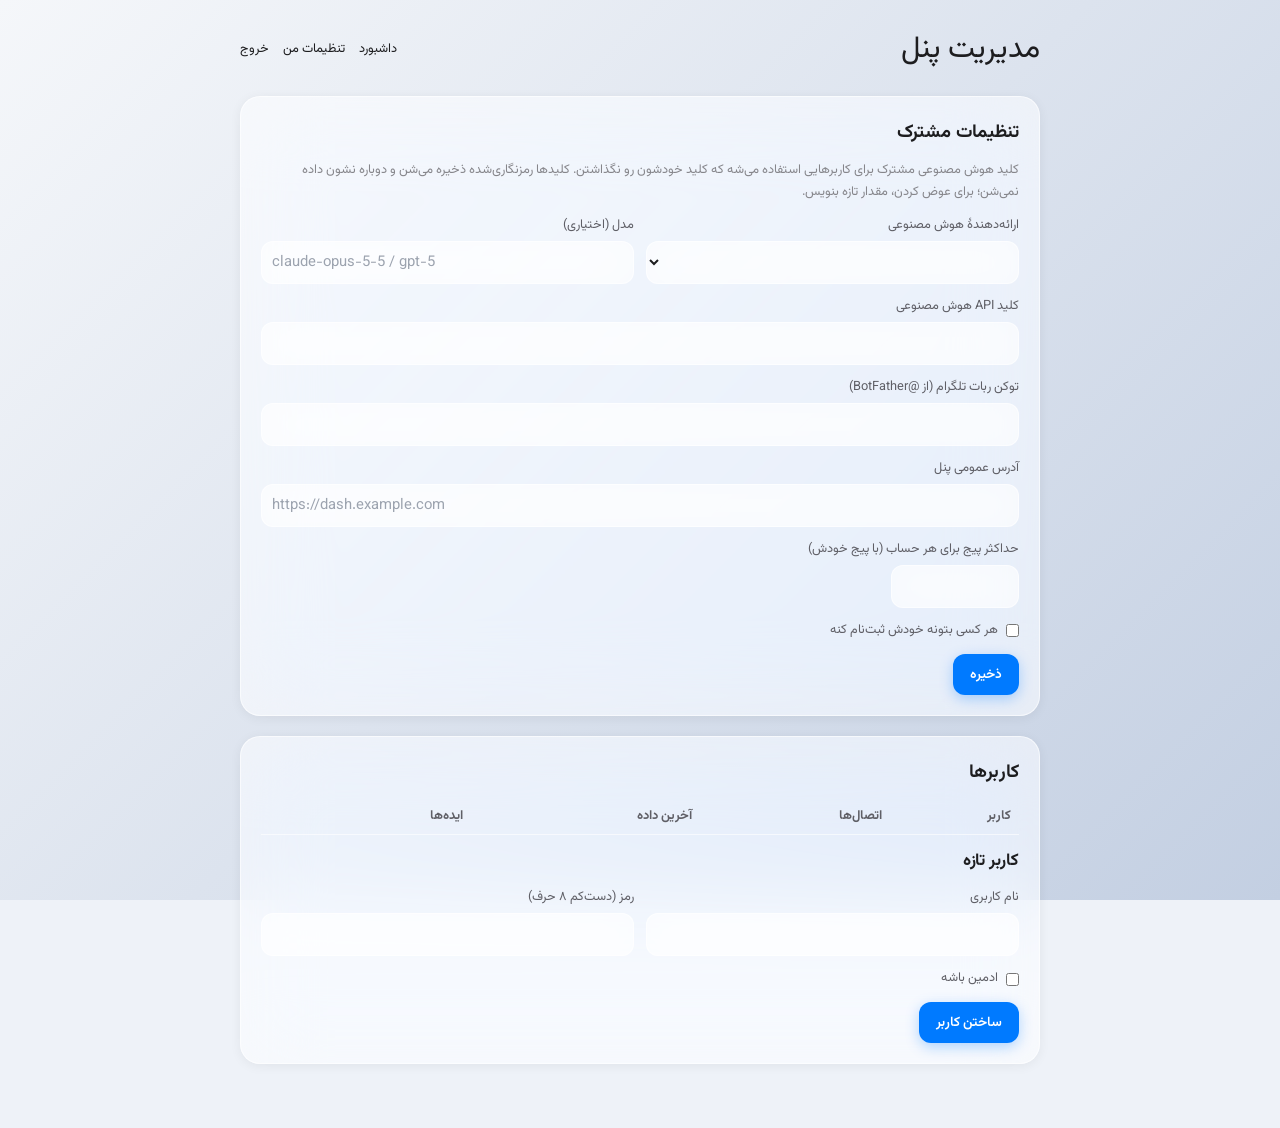
==== commit 4f2a1407: "Panel: several pages per account and teams (owner, editor, viewer)" ====
--- a/panel/admin.html
+++ b/panel/admin.html
@@ -28,6 +28,7 @@
     <label>کلید API هوش مصنوعی<input id="ai_key" dir="ltr" autocomplete="off"></label>
     <label>توکن ربات تلگرام (از @BotFather)<input id="telegram_bot" dir="ltr" autocomplete="off"></label>
     <label>آدرس عمومی پنل<input id="public_url" dir="ltr" placeholder="https://dash.example.com"></label>
+    <label>حداکثر پیج برای هر حساب (با پیج خودش)<input id="max_pages" type="number" min="1" max="100" dir="ltr" style="max-width:8rem"></label>
     <label style="flex-direction:row;align-items:center;gap:8px"><input type="checkbox" id="allow_signup"> هر کسی بتونه خودش ثبت‌نام کنه</label>
     <div class="pn-row"><button class="primary" id="save" type="button">ذخیره</button><span class="pn-msg" id="save-msg"></span></div>
   </section>
@@ -60,18 +61,23 @@
     $('ai_provider').value = st.settings.ai_provider;
     ['ai_model', 'ai_key', 'telegram_bot', 'public_url'].forEach((k) => { $(k).value = st.settings[k] || ''; });
     $('allow_signup').checked = st.settings.allow_signup;
+    $('max_pages').value = st.settings.max_pages;
     $('users').replaceChildren(...st.users.map((u) => {
       const msg = pn.el('span', { class: 'pn-msg' });
       const reset = pn.el('button', { type: 'button', onclick: (e) => {
         const pw = prompt('رمز تازه برای ' + u.username + ' (دست‌کم ۸ حرف):');
         if (pw) pn.run(e.currentTarget, msg, () => pn.api('POST', '/api/admin/users/' + u.id + '/password', { password: pw }));
       } }, 'رمز تازه');
+      const isPage = u.kind === 'page';
+      if (isPage) reset.hidden = true;  // extra pages have no sign-in
+      const owner = isPage && st.users.find((x) => x.id === u.owner_id);
       const del = pn.el('button', { type: 'button', class: 'danger', onclick: async (e) => {
-        if (!confirm('کاربر ' + u.username + ' حذف بشه؟ (فایل‌های داده‌اش رو سرور می‌مونن)')) return;
+        if (!confirm((u.kind === 'page' ? 'پیج ' + (u.page_name || u.username) : 'کاربر ' + u.username + ' و پیج‌های اضافه‌اش') + ' حذف بشه؟ (فایل‌های داده رو سرور می‌مونن)')) return;
         await pn.run(e.currentTarget, msg, () => pn.api('DELETE', '/api/admin/users/' + u.id)); load();
       } }, 'حذف');
       return pn.el('tr', {},
-        pn.el('td', {}, u.username, u.is_admin ? ' · ادمین' : ''),
+        pn.el('td', {}, isPage ? '📄 ' + (u.page_name || u.username) : u.username, u.is_admin ? ' · ادمین' : '',
+          isPage ? pn.el('div', { class: 'pn-note' }, 'پیج اضافهٔ ' + (owner ? owner.username : '—')) : ''),
         pn.el('td', {}, u.connections.map((c) => LABEL[c] || c).join('، ') || '—'),
         pn.el('td', {}, chip(u.status.refresh_at, u.status.refresh_ok)),
         pn.el('td', {}, chip(u.status.content_at, u.status.content_ok)),
@@ -80,7 +86,8 @@
   };
   $('save').addEventListener('click', (e) => pn.run(e.currentTarget, $('save-msg'), async () => {
     await pn.api('POST', '/api/admin/settings', { ai_provider: $('ai_provider').value, ai_model: $('ai_model').value.trim(), ai_key: $('ai_key').value.trim(),
-      telegram_bot: $('telegram_bot').value.trim(), public_url: $('public_url').value.trim(), allow_signup: $('allow_signup').checked });
+      telegram_bot: $('telegram_bot').value.trim(), public_url: $('public_url').value.trim(), allow_signup: $('allow_signup').checked,
+      max_pages: Number($('max_pages').value) || 5 });
     await load(); return { ok: true, message: 'ذخیره شد ✓' };
   }));
   $('add').addEventListener('click', (e) => pn.run(e.currentTarget, $('add-msg'), async () => {
--- a/assets/skin.css
+++ b/assets/skin.css
@@ -226,7 +226,7 @@
 .sj-btn:hover, .pn button:hover { background: rgba(0, 122, 255, 0.2); }
 .sj-btn:active, .pn button:active { transform: scale(0.97); }
 .sj-btn:focus-visible, .pn button:focus-visible { outline: 2px solid var(--accent); outline-offset: 2px; }
-.pn button.primary { background: var(--accent); color: #fff; box-shadow: 0 4px 14px rgba(0, 122, 255, 0.3); }
+.pn button.primary { background: var(--accent); color: #fff; border-color: transparent; box-shadow: 0 4px 14px rgba(0, 122, 255, 0.3); }
 .pn button.primary:hover { background: var(--accent-hover); }
 .pn button.danger { background: var(--coral-soft); color: var(--coral); }
 .pn button:disabled, .sj-btn:disabled { opacity: 0.55; cursor: default; transform: none; }
@@ -283,5 +283,137 @@
 /* a form inside a panel card fills the card (it shares the page container's class) */
 .pn-card .pn { margin: 0; max-width: none; width: 100%; }
 
+/* ---------- tools: assistant chat, writer dialog, reel page ---------- */
+.sj-btn-primary { background: var(--accent); color: #fff; box-shadow: 0 4px 14px rgba(0, 122, 255, 0.28); }
+.sj-btn-primary:hover { background: var(--accent-hover); }
+.sj-linkbtn { background: none; border: 0; padding: 0; color: var(--accent); cursor: pointer; font: inherit; }
+.sj-error { color: var(--coral); margin: 0; }
+.sj-assist { grid-template-columns: repeat(auto-fit, minmax(min(100%, 24rem), 1fr)); align-items: start; }
+.sj-chat { display: flex; flex-direction: column; gap: 0.75rem; }
+.sj-chat-log { display: flex; flex-direction: column; gap: 0.6rem; max-height: 28rem; min-height: 8rem; overflow-y: auto; padding: 0.25rem; }
+.sj-msg { max-width: 88%; padding: 0.7rem 0.95rem; border-radius: 18px; line-height: 1.85; font-size: 0.92rem; }
+.sj-msg p { margin: 0 0 0.5rem; } .sj-msg p:last-child { margin: 0; }
+.sj-msg ul { margin: 0.25rem 0; padding-inline-start: 1.1rem; list-style: disc; }
+.sj-msg.me { align-self: flex-start; background: var(--accent); color: #fff; border-end-start-radius: 6px; }
+.sj-msg.ai { align-self: flex-end; background: var(--surface-3); color: var(--text); border: 0.5px solid var(--border); border-end-end-radius: 6px; }
+.sj-typing { display: flex; gap: 0.3rem; padding: 0.85rem 1rem; }
+.sj-typing span { width: 0.45rem; height: 0.45rem; border-radius: 50%; background: var(--text-muted); animation: sj-dot 1.1s infinite ease-in-out; }
+.sj-typing span:nth-child(2) { animation-delay: 0.15s; } .sj-typing span:nth-child(3) { animation-delay: 0.3s; }
+@keyframes sj-dot { 0%, 80%, 100% { opacity: 0.25; transform: translateY(0); } 40% { opacity: 1; transform: translateY(-3px); } }
+.sj-chips { display: flex; flex-wrap: wrap; gap: 0.4rem; }
+.sj-chip-btn { font: inherit; font-size: 0.8rem; cursor: pointer; padding: 0.35rem 0.8rem; border-radius: 999px; border: 0.5px solid var(--border); background: var(--input-bg); color: var(--text-secondary); }
+.sj-chip-btn:hover { color: var(--accent); border-color: var(--border-strong); }
+.sj-chat-form { display: flex; gap: 0.5rem; align-items: flex-end; }
+.sj-chat-form textarea, .sj-form textarea { flex: 1; font: inherit; resize: vertical; min-height: 2.8rem; padding: 0.65rem 0.85rem; border-radius: 14px; border: 0.5px solid var(--border); background: var(--input-bg); color: var(--text); }
+.sj-chat-form textarea:focus, .sj-form textarea:focus { outline: none; border-color: rgba(0, 122, 255, 0.35); box-shadow: 0 0 0 4px var(--accent-soft); }
+.sj-dialog { width: min(40rem, calc(100vw - 2rem)); max-height: min(85vh, 48rem); padding: 1.25rem 1.4rem; border: 1px solid var(--border); border-radius: 22px;
+  background: var(--surface-3); backdrop-filter: var(--glass-blur); -webkit-backdrop-filter: var(--glass-blur); color: var(--text); box-shadow: var(--shadow-float); }
+html[data-theme="dark"] .sj-dialog { background: #1b2238; }
+.sj-dialog::backdrop { background: var(--overlay); backdrop-filter: blur(4px); }
+.sj-dialog-head { display: flex; align-items: center; justify-content: space-between; gap: 1rem; margin-bottom: 0.5rem; }
+.sj-dialog h4, .sj-crit h4 { margin: 0.9rem 0 0.35rem; font-size: 0.85rem; color: var(--text-muted); font-weight: 700; }
+.sj-out-row { display: flex; gap: 0.75rem; align-items: flex-start; justify-content: space-between; padding: 0.6rem 0.75rem; border-radius: 14px; background: var(--surface-2); margin-bottom: 0.4rem; }
+.sj-out-row p { margin: 0; line-height: 1.85; }
+.sj-write { align-self: flex-start; }
+.sj-reel-head { display: flex; flex-wrap: wrap; gap: 1rem; align-items: flex-start; justify-content: space-between; }
+.sj-reel-head h3 { font-size: 1.2rem; }
+#reel-body { display: flex; flex-direction: column; gap: var(--cds-gap-md); }
+.sj-mini .sj-num { font-size: 1.4rem; }
+.sj-crit { padding: 0.75rem 0.9rem; border-radius: 14px; background: var(--surface-2); margin-top: 0.6rem; line-height: 1.9; }
+.sj-crit h4 { margin-top: 0; color: var(--accent); }
+.sj-crit p { margin: 0; }
+#reels-table tbody tr { cursor: pointer; }
+
+/* ---------- production board, goal forecast, idea-card buttons ---------- */
+.sj-row-btns { display: none; flex-wrap: wrap; gap: 0.5rem; align-items: center; }
+html.sj-panel .sj-row-btns { display: flex; }
+.sj-board { display: grid; grid-template-columns: repeat(4, minmax(15rem, 1fr)); gap: var(--cds-gap-md); overflow-x: auto; padding-bottom: 0.5rem; align-items: start; }
+.sj-col { display: flex; flex-direction: column; gap: 0.6rem; padding: 0.85rem; border-radius: var(--cds-radius); background: var(--surface-2); border: 1px solid var(--border);
+  backdrop-filter: var(--glass-blur); -webkit-backdrop-filter: var(--glass-blur); min-height: 12rem; transition: border-color 0.15s, background 0.15s; }
+.sj-col.over { border-color: var(--accent); background: var(--accent-soft); }
+.sj-col-head { display: flex; align-items: center; gap: 0.5rem; }
+.sj-col-head h3 { margin: 0; font-size: 0.95rem; flex: 1; }
+.sj-col-list { display: flex; flex-direction: column; gap: 0.55rem; min-height: 4rem; }
+.sj-col-empty { margin: 0; padding: 1rem 0; text-align: center; font-size: 0.8rem; color: var(--text-muted); }
+.sj-bcard { display: flex; flex-direction: column; gap: 0.4rem; padding: 0.7rem 0.8rem; border-radius: 14px; background: var(--surface-3); border: 0.5px solid var(--border);
+  box-shadow: var(--shadow-card); cursor: grab; }
+.sj-bcard:focus-visible { outline: 2px solid var(--accent); outline-offset: 2px; }
+.sj-bcard.dragging { opacity: 0.4; }
+.sj-bcard h4 { margin: 0; font-size: 0.9rem; line-height: 1.6; }
+.sj-bhook { margin: 0; font-size: 0.8rem; line-height: 1.7; color: var(--text-secondary); display: -webkit-box; -webkit-line-clamp: 2; -webkit-box-orient: vertical; overflow: hidden; }
+.sj-bchips { display: flex; flex-wrap: wrap; gap: 0.3rem; }
+.sj-bchips .sj-chip { font-size: 0.72rem; }
+.sj-chip-link { text-decoration: none; color: var(--accent) !important; }
+.sj-late { color: var(--coral) !important; background: var(--coral-soft) !important; }
+.sj-bmove { display: flex; align-items: center; justify-content: space-between; font-size: 0.8rem; }
+.sj-iconbtn { width: 1.9rem; height: 1.9rem; border-radius: 10px; border: 0.5px solid var(--border); background: var(--input-bg); color: var(--text-secondary); cursor: pointer; font: inherit; line-height: 1; }
+.sj-iconbtn:hover:not(:disabled) { color: var(--accent); border-color: var(--border-strong); }
+.sj-iconbtn:disabled { opacity: 0.35; cursor: default; }
+.sj-topic-pick { display: inline-flex; align-items: center; gap: 0.4rem; margin-top: 0.4rem; }
+.sj-topic-pick select { font: inherit; padding: 0.2rem 0.5rem; border-radius: 10px; border: 0.5px solid var(--border); background: var(--input-bg); color: var(--text); }
+@media (max-width: 767px) { .sj-board { grid-template-columns: repeat(4, 80vw); scroll-snap-type: x mandatory; } .sj-col { scroll-snap-align: start; } }
+.sj-chip-buffer { color: var(--violet) !important; }
+.sj-cpost { display: flex; flex-direction: column; gap: 0.5rem; padding: 0.9rem 0; border-top: 0.5px solid var(--border); }
+.sj-cpost:first-child { border-top: 0; padding-top: 0.25rem; }
+.sj-cpost-head { display: flex; flex-wrap: wrap; align-items: center; gap: 0.4rem; }
+.sj-cpost-head a { font-weight: 700; color: var(--text); margin-inline-end: auto; }
+.sj-comment { padding: 0.6rem 0.8rem; border-radius: 14px; background: var(--surface-2); border-inline-start: 3px solid transparent; }
+.sj-comment.open { border-inline-start-color: var(--amber); }
+.sj-comment p { margin: 0.25rem 0 0; line-height: 1.85; white-space: pre-line; }
+.sj-comment-top { display: flex; flex-wrap: wrap; align-items: center; gap: 0.5rem; }
+.sj-comment-top .sj-chip { margin-inline-start: auto; }
+.sj-ok { color: var(--good) !important; background: var(--good-soft) !important; }
+.sj-crit ul { margin: 0.25rem 0 0; padding-inline-start: 1.1rem; list-style: disc; }
+.sj-crit li { margin-bottom: 0.25rem; }
+#comments-ai .sj-out-row p { margin: 0; }
+.sj-kind { display: flex; gap: 0.4rem; flex-wrap: wrap; }
+.sj-kind label { flex-direction: row !important; align-items: center; gap: 0.4rem !important; padding: 0.45rem 0.85rem; border-radius: 999px; border: 0.5px solid var(--border);
+  background: var(--input-bg); color: var(--text-secondary) !important; cursor: pointer; font-size: 0.85rem !important; }
+.sj-kind label:has(input:checked) { background: var(--accent-soft); color: var(--accent) !important; border-color: var(--border-strong); }
+.sj-kind input { accent-color: var(--accent); }
+.sj-check { flex-direction: row !important; align-items: flex-start; gap: 0.5rem !important; line-height: 1.7; }
+.sj-check input { margin-top: 0.3rem; accent-color: var(--accent); }
+
+/* pages: one header (title + range) above every page, a short fade when switching */
+.sj-pagehead { display: flex; flex-wrap: wrap; align-items: center; justify-content: space-between; gap: 0.75rem 1rem; }
+.sj-pagetitle { margin: 0; font-size: 1.75rem; font-weight: 800; letter-spacing: -0.02em; color: var(--text); }
+.sj-page-in { animation: sj-page-in 0.32s ease both; }
+@keyframes sj-page-in { from { opacity: 0; transform: translateY(8px); } to { opacity: 1; transform: none; } }
+@media (prefers-reduced-motion: reduce) { .sj-page-in { animation: none; } }
+
 .sj-main-head { display: flex; flex-wrap: wrap; align-items: flex-start; justify-content: space-between; gap: 1rem; }
 section.sj-sec { scroll-margin-top: calc(var(--header-height) + 1rem); }
+.pn label.pn-check { flex-direction: row; align-items: center; gap: 0.5rem; font-size: var(--cds-font-size-body); color: var(--text); }
+.pn label.pn-check input { width: auto; accent-color: var(--accent); }
+
+/* ---------- the bell ---------- */
+.sj-bell { position: relative; }
+.sj-badge { position: absolute; top: -4px; inset-inline-end: -4px; min-width: 1.15rem; height: 1.15rem; padding: 0 0.3rem; border-radius: 999px;
+  background: var(--coral); color: #fff; font-size: 0.68rem; font-weight: 700; line-height: 1.15rem; text-align: center; box-shadow: 0 0 0 2px var(--surface-3); }
+.dropdown.sj-notif { width: min(23rem, calc(100vw - 2rem)); max-height: min(70vh, 30rem); overflow-y: auto; padding: 0.5rem; }
+.sj-notif-head { display: flex; align-items: center; justify-content: space-between; padding: 0.35rem 0.5rem 0.6rem; }
+.sj-notif-item { border-radius: 12px; padding: 0.55rem 0.65rem; }
+.sj-notif-item + .sj-notif-item { margin-top: 0.15rem; }
+.sj-notif-item:hover { background: var(--accent-soft); }
+.sj-notif-item.new { background: var(--accent-soft); }
+.sj-notif-item summary { display: flex; justify-content: space-between; gap: 0.6rem; cursor: pointer; list-style: none; font-size: 0.85rem; font-weight: 600; line-height: 1.6; }
+.sj-notif-item summary::-webkit-details-marker { display: none; }
+.sj-notif-item summary small { flex: none; color: var(--text-muted); font-weight: 400; font-size: 0.72rem; }
+.sj-notif-item p { margin: 0.4rem 0 0; font-size: 0.8rem; line-height: 1.8; color: var(--text-secondary); white-space: pre-line; }
+#notif-list .sj-note { padding: 0.5rem; margin: 0; }
+
+/* ---------- pages and team ---------- */
+.sj-pages-title { margin: 0; padding: 0.35rem 0.75rem 0.2rem; font-size: 0.72rem; color: var(--text-muted); }
+.sj-page-item { width: 100%; justify-content: space-between; }
+.sj-page-item.is-current { color: var(--accent); font-weight: 700; }
+.sj-page-item.is-current::after { content: "✓"; }
+.sj-page-item small { color: var(--text-muted); font-size: 0.7rem; }
+.sj-pages hr { border: 0; border-top: 0.5px solid var(--border); margin: 0.35rem 0; }
+#sj-new-page { width: 100%; color: var(--accent); }
+/* menus open inside the blurred top bar, where their own blur can't reach the page, so they need a solid fill */
+html[data-theme="light"] .dropdown { background: #f9fafc; }
+html[data-theme="dark"] .dropdown { background: #1b2238; }
+/* a viewer can look but not change: the server refuses anyway, this keeps the buttons out of the way */
+html.sj-ro .sj-row-btns, html.sj-ro .sj-bmove, html.sj-ro [data-new], html.sj-ro #reel-crit-btn, html.sj-ro #comments-analyze,
+html.sj-ro .nav-item[data-sec="assistant"], html.sj-ro #sj-refresh, html.sj-ro .sj-topic-pick, html.sj-ro [data-idea] { display: none !important; }
+html.sj-ro .sj-bcard { cursor: default; }
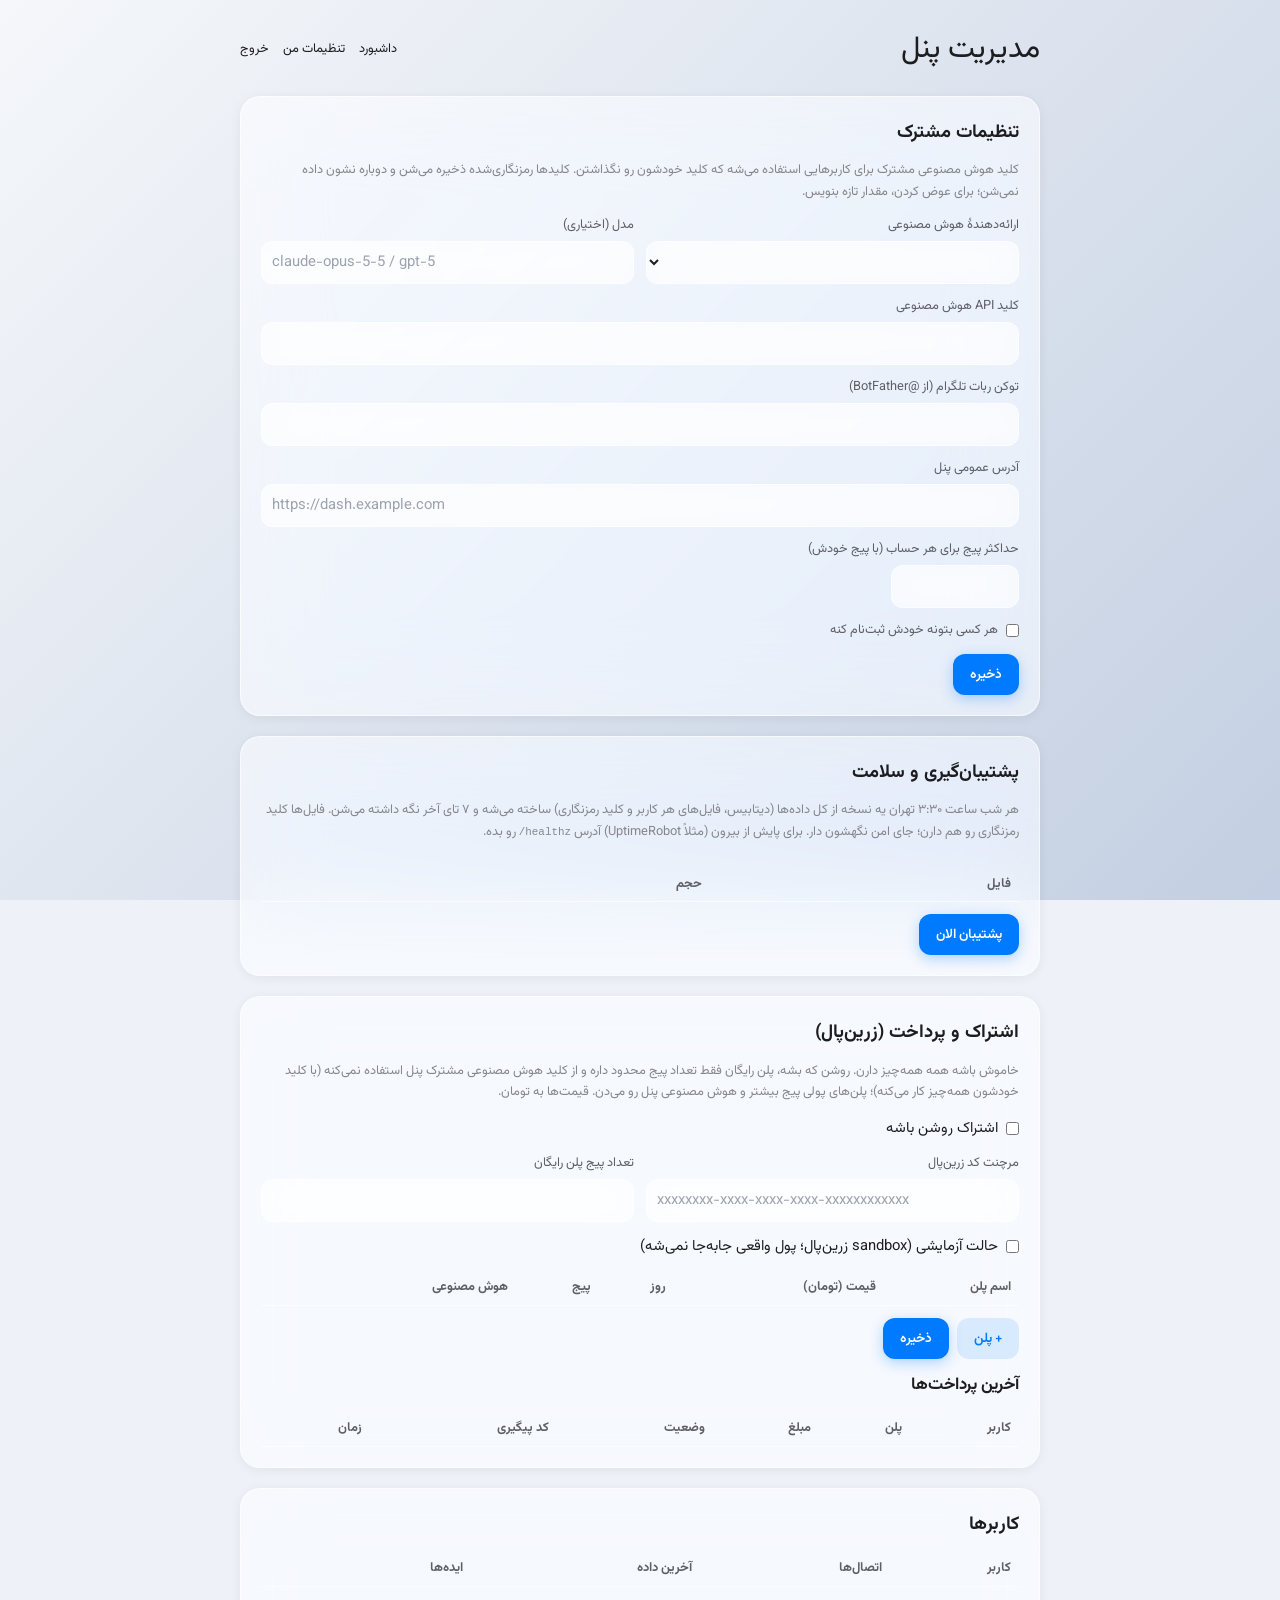
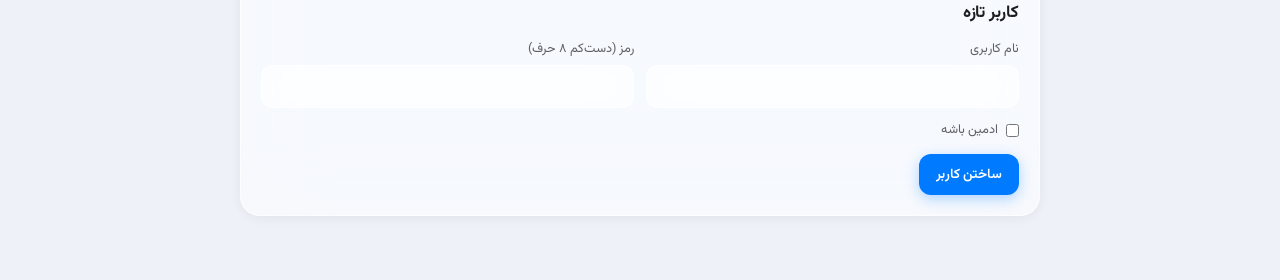
==== commit fd119440: "Panel: onboarding steps, Zarinpal subscriptions, nightly backups, /healthz and admin alerts; README" ====
--- a/panel/admin.html
+++ b/panel/admin.html
@@ -34,6 +34,29 @@
   </section>
 
   <section class="pn-card">
+    <h2>پشتیبان‌گیری و سلامت</h2>
+    <p class="pn-note">هر شب ساعت ۳:۳۰ تهران یه نسخه از کل داده‌ها (دیتابیس، فایل‌های هر کاربر و کلید رمزنگاری) ساخته می‌شه و ۷ تای آخر نگه داشته می‌شن. فایل‌ها کلید رمزنگاری رو هم دارن؛ جای امن نگهشون دار. برای پایش از بیرون (مثلاً UptimeRobot) آدرس <code dir="ltr">/healthz</code> رو بده.</p>
+    <p id="ops-last"></p>
+    <div class="pn-wrap"><table><thead><tr><th>فایل</th><th>حجم</th><th></th></tr></thead><tbody id="backups"></tbody></table></div>
+    <div class="pn-row"><button class="primary" id="backup-now" type="button">پشتیبان الان</button><span class="pn-msg" id="backup-msg"></span></div>
+  </section>
+
+  <section class="pn-card">
+    <h2>اشتراک و پرداخت (زرین‌پال)</h2>
+    <p class="pn-note">خاموش باشه همه همه‌چیز دارن. روشن که بشه، پلن رایگان فقط تعداد پیج محدود داره و از کلید هوش مصنوعی مشترک پنل استفاده نمی‌کنه (با کلید خودشون همه‌چیز کار می‌کنه)؛ پلن‌های پولی پیج بیشتر و هوش مصنوعی پنل رو می‌دن. قیمت‌ها به تومان.</p>
+    <label class="pn-check"><input type="checkbox" id="bill-enabled"> اشتراک روشن باشه</label>
+    <div class="pn-grid">
+      <label>مرچنت کد زرین‌پال<input id="bill-merchant" dir="ltr" autocomplete="off" placeholder="xxxxxxxx-xxxx-xxxx-xxxx-xxxxxxxxxxxx"></label>
+      <label>تعداد پیج پلن رایگان<input id="bill-free" type="number" min="1" max="50" dir="ltr"></label>
+    </div>
+    <label class="pn-check"><input type="checkbox" id="bill-sandbox"> حالت آزمایشی (sandbox زرین‌پال؛ پول واقعی جابه‌جا نمی‌شه)</label>
+    <div class="pn-wrap"><table><thead><tr><th>اسم پلن</th><th>قیمت (تومان)</th><th>روز</th><th>پیج</th><th>هوش مصنوعی</th><th></th></tr></thead><tbody id="plans"></tbody></table></div>
+    <div class="pn-row"><button id="add-plan" type="button">+ پلن</button><button class="primary" id="save-billing" type="button">ذخیره</button><span class="pn-msg" id="billing-msg"></span></div>
+    <h3>آخرین پرداخت‌ها</h3>
+    <div class="pn-wrap"><table><thead><tr><th>کاربر</th><th>پلن</th><th>مبلغ</th><th>وضعیت</th><th>کد پیگیری</th><th>زمان</th></tr></thead><tbody id="payments"></tbody></table></div>
+  </section>
+
+  <section class="pn-card">
     <h2>کاربرها</h2>
     <div class="pn-wrap"><table>
       <thead><tr><th>کاربر</th><th>اتصال‌ها</th><th>آخرین داده</th><th>ایده‌ها</th><th></th></tr></thead>
@@ -62,6 +85,7 @@
     ['ai_model', 'ai_key', 'telegram_bot', 'public_url'].forEach((k) => { $(k).value = st.settings[k] || ''; });
     $('allow_signup').checked = st.settings.allow_signup;
     $('max_pages').value = st.settings.max_pages;
+    drawOps();
     $('users').replaceChildren(...st.users.map((u) => {
       const msg = pn.el('span', { class: 'pn-msg' });
       const reset = pn.el('button', { type: 'button', onclick: (e) => {
@@ -84,6 +108,40 @@
         pn.el('td', {}, pn.el('div', { class: 'pn-row' }, reset, del, msg)));
     }));
   };
+  const STATUS = { paid: 'پرداخت‌شده', pending: 'در انتظار', verifying: 'در حال بررسی', failed: 'ناموفق', canceled: 'لغوشده' };
+  function addPlan(p) {
+    p = p || { name: '', price: '', days: 31, max_pages: 3, ai: true };
+    const inp = (k, v, attrs) => pn.el('input', { value: v ?? '', 'data-k': k, dir: 'ltr', ...attrs });
+    const ai = pn.el('input', { type: 'checkbox', 'data-k': 'ai' }); ai.checked = !!p.ai;
+    const tr = pn.el('tr', {}, pn.el('td', {}, pn.el('input', { value: p.name, 'data-k': 'name', maxlength: '60' })),
+      pn.el('td', {}, inp('price', p.price, { type: 'number', min: '1000', style: 'width:8rem' })), pn.el('td', {}, inp('days', p.days, { type: 'number', min: '1', style: 'width:5rem' })),
+      pn.el('td', {}, inp('max_pages', p.max_pages, { type: 'number', min: '1', style: 'width:4rem' })), pn.el('td', {}, ai),
+      pn.el('td', {}, pn.el('button', { type: 'button', class: 'danger', onclick: () => tr.remove() }, 'حذف')));
+    tr.dataset.id = p.id || '';
+    $('plans').append(tr);
+  }
+  function drawOps() {
+    const o = st.ops || {};
+    $('ops-last').replaceChildren('آخرین پشتیبان: ', o.backup_at ? pn.el('span', { class: 'pn-chip ' + (o.backup_ok ? 'ok' : 'bad') }, pn.when(o.backup_at)) : pn.el('span', { class: 'pn-chip off' }, 'هنوز نه'), ' ', o.backup_msg || '');
+    $('backups').replaceChildren(...(o.backups || []).map((b) => pn.el('tr', {}, pn.el('td', { dir: 'ltr' }, b.name), pn.el('td', {}, Math.round(b.size_kb).toLocaleString('fa-IR') + ' KB'),
+      pn.el('td', {}, pn.el('a', { href: '/api/admin/backups/' + encodeURIComponent(b.name), download: b.name }, 'دانلود')))));
+    const c = st.billing;
+    $('bill-enabled').checked = c.enabled; $('bill-sandbox').checked = c.sandbox; $('bill-merchant').value = c.merchant || ''; $('bill-free').value = c.free_pages;
+    $('plans').replaceChildren(); c.plans.forEach(addPlan);
+    $('payments').replaceChildren(...st.payments.map((p) => pn.el('tr', {}, pn.el('td', {}, p.username || '—'), pn.el('td', {}, p.plan_id),
+      pn.el('td', {}, Number(p.amount).toLocaleString('fa-IR')), pn.el('td', {}, STATUS[p.status] || p.status), pn.el('td', { dir: 'ltr' }, p.ref_id || '—'), pn.el('td', {}, pn.when(p.created_at)))));
+  }
+  $('add-plan').addEventListener('click', () => addPlan());
+  $('backup-now').addEventListener('click', (e) => pn.run(e.currentTarget, $('backup-msg'), async () => { const r = await pn.api('POST', '/api/admin/backup'); await load(); return r; }));
+  $('save-billing').addEventListener('click', (e) => pn.run(e.currentTarget, $('billing-msg'), async () => {
+    const plans = [...$('plans').children].map((tr) => {
+      const v = (k) => tr.querySelector('[data-k="' + k + '"]');
+      return { id: tr.dataset.id, name: v('name').value.trim(), price: Number(v('price').value), days: Number(v('days').value), max_pages: Number(v('max_pages').value), ai: v('ai').checked };
+    });
+    await pn.api('POST', '/api/admin/billing', { enabled: $('bill-enabled').checked, sandbox: $('bill-sandbox').checked, merchant: $('bill-merchant').value.trim(),
+      free_pages: Number($('bill-free').value) || 1, plans });
+    await load(); return { ok: true, message: 'ذخیره شد ✓' };
+  }));
   $('save').addEventListener('click', (e) => pn.run(e.currentTarget, $('save-msg'), async () => {
     await pn.api('POST', '/api/admin/settings', { ai_provider: $('ai_provider').value, ai_model: $('ai_model').value.trim(), ai_key: $('ai_key').value.trim(),
       telegram_bot: $('telegram_bot').value.trim(), public_url: $('public_url').value.trim(), allow_signup: $('allow_signup').checked,
--- a/assets/skin.css
+++ b/assets/skin.css
@@ -410,6 +410,14 @@
 .sj-page-item small { color: var(--text-muted); font-size: 0.7rem; }
 .sj-pages hr { border: 0; border-top: 0.5px solid var(--border); margin: 0.35rem 0; }
 #sj-new-page { width: 100%; color: var(--accent); }
+/* first steps card in the overview */
+.sj-onboard { margin-top: 1rem; padding: 1rem 1.1rem; border-radius: 18px; background: var(--accent-soft); border: 0.5px solid var(--border-strong); display: flex; flex-direction: column; gap: 0.6rem; }
+.sj-onboard-head { display: flex; align-items: center; gap: 0.5rem; }
+.sj-onboard-head h3 { margin: 0; font-size: 1rem; flex: 1; }
+.sj-onboard ol { margin: 0; padding-inline-start: 1.3rem; list-style: persian; display: grid; grid-template-columns: repeat(auto-fit, minmax(16rem, 1fr)); gap: 0.3rem 1.5rem; }
+.sj-onboard li { line-height: 1.9; }
+.sj-onboard li a { color: var(--accent); }
+.sj-onboard li.done a { color: var(--text-muted); text-decoration: line-through; }
 /* menus open inside the blurred top bar, where their own blur can't reach the page, so they need a solid fill */
 html[data-theme="light"] .dropdown { background: #f9fafc; }
 html[data-theme="dark"] .dropdown { background: #1b2238; }
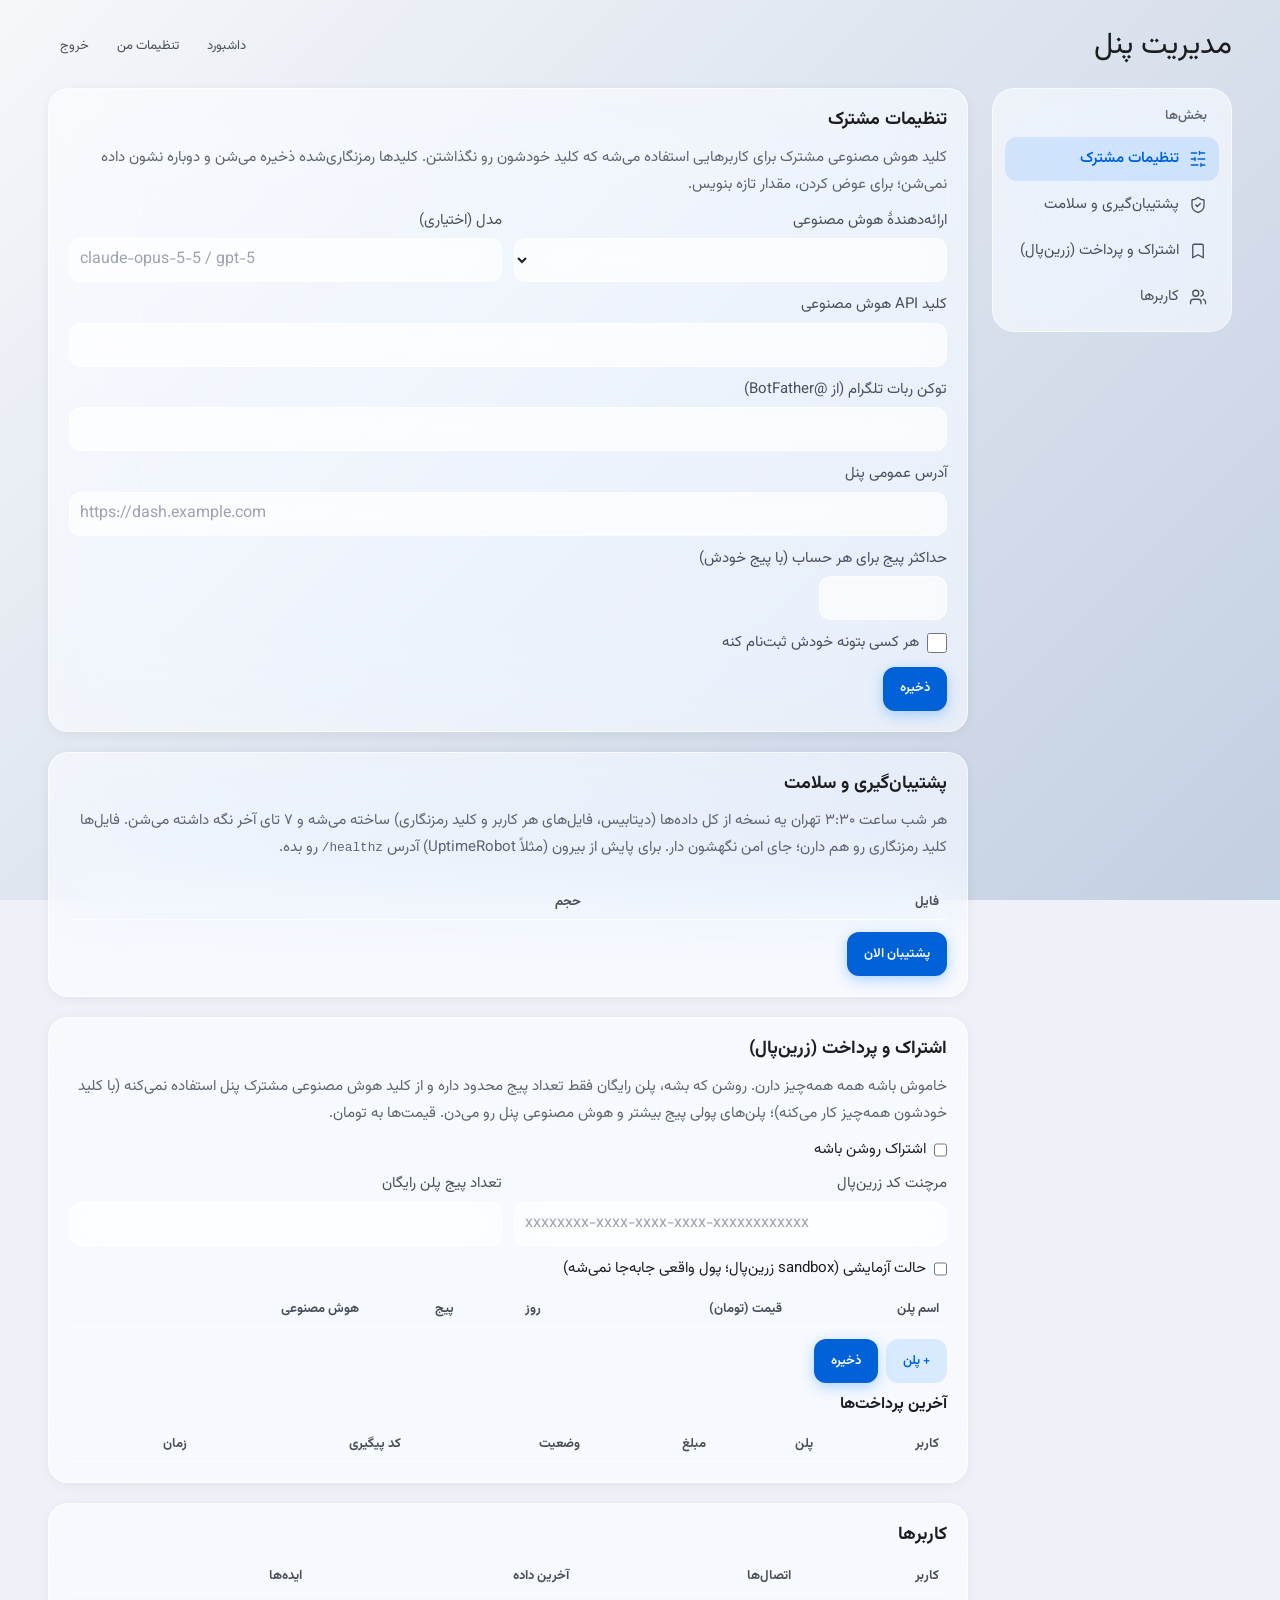
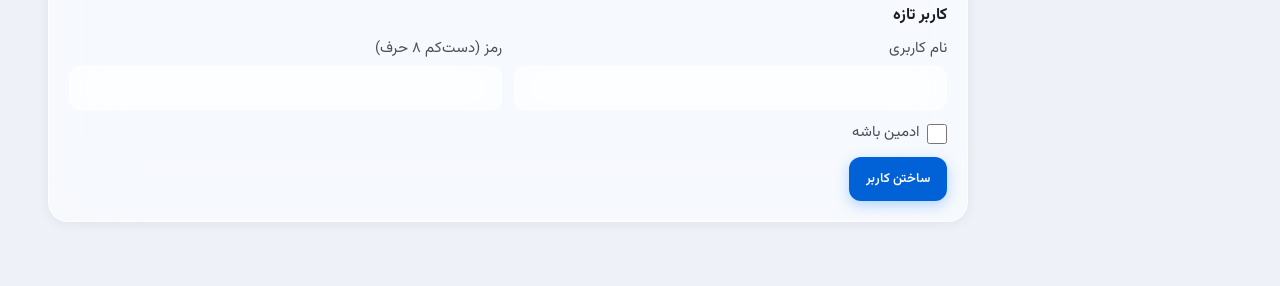
==== commit 51d8f255: "UI/UX pass (ui-ux-pro-max + VibeFarsi): one type scale, contrast fixes, 44px targets, lucide icons, " ====
--- a/panel/admin.html
+++ b/panel/admin.html
@@ -10,15 +10,20 @@
 <script>try{var t=localStorage.getItem('sj-theme');if(t==='light'||t==='dark')document.documentElement.setAttribute('data-theme',t);}catch(e){}</script>
 <link rel="stylesheet" href="/assets/panel.css">
 <link rel="stylesheet" href="/assets/skin.css">
+<link rel="stylesheet" href="/assets/ui.css">
 </head>
 <body>
-<main class="pn">
+<!--ICONS--><svg xmlns="http://www.w3.org/2000/svg" class="hidden" aria-hidden="true" style="display:none"><symbol id="i-grid" viewBox="0 0 24 24" fill="none" stroke="currentColor" stroke-width="1.75" stroke-linecap="round" stroke-linejoin="round"><rect width="7" height="9" x="3" y="3" rx="1" /> <rect width="7" height="5" x="14" y="3" rx="1" /> <rect width="7" height="9" x="14" y="12" rx="1" /> <rect width="7" height="5" x="3" y="16" rx="1" /></symbol><symbol id="i-target" viewBox="0 0 24 24" fill="none" stroke="currentColor" stroke-width="1.75" stroke-linecap="round" stroke-linejoin="round"><circle cx="12" cy="12" r="10" /> <circle cx="12" cy="12" r="6" /> <circle cx="12" cy="12" r="2" /></symbol><symbol id="i-calendar" viewBox="0 0 24 24" fill="none" stroke="currentColor" stroke-width="1.75" stroke-linecap="round" stroke-linejoin="round"><path d="M8 2v4" /> <path d="M16 2v4" /> <rect width="18" height="18" x="3" y="4" rx="2" /> <path d="M3 10h18" /> <path d="M8 14h.01" /> <path d="M12 14h.01" /> <path d="M16 14h.01" /> <path d="M8 18h.01" /> <path d="M12 18h.01" /> <path d="M16 18h.01" /></symbol><symbol id="i-film" viewBox="0 0 24 24" fill="none" stroke="currentColor" stroke-width="1.75" stroke-linecap="round" stroke-linejoin="round"><path d="M20.2 6 3 11l-.9-2.4c-.3-1.1.3-2.2 1.3-2.5l13.5-4c1.1-.3 2.2.3 2.5 1.3Z" /> <path d="m6.2 5.3 3.1 3.9" /> <path d="m12.4 3.4 3.1 4" /> <path d="M3 11h18v8a2 2 0 0 1-2 2H5a2 2 0 0 1-2-2Z" /></symbol><symbol id="i-trend" viewBox="0 0 24 24" fill="none" stroke="currentColor" stroke-width="1.75" stroke-linecap="round" stroke-linejoin="round"><polyline points="22 7 13.5 15.5 8.5 10.5 2 17" /> <polyline points="16 7 22 7 22 13" /></symbol><symbol id="i-chart" viewBox="0 0 24 24" fill="none" stroke="currentColor" stroke-width="1.75" stroke-linecap="round" stroke-linejoin="round"><path d="M3 3v16a2 2 0 0 0 2 2h16" /> <path d="M18 17V9" /> <path d="M13 17V5" /> <path d="M8 17v-3" /></symbol><symbol id="i-clock" viewBox="0 0 24 24" fill="none" stroke="currentColor" stroke-width="1.75" stroke-linecap="round" stroke-linejoin="round"><circle cx="12" cy="12" r="10" /> <polyline points="12 6 12 12 16 14" /></symbol><symbol id="i-flask" viewBox="0 0 24 24" fill="none" stroke="currentColor" stroke-width="1.75" stroke-linecap="round" stroke-linejoin="round"><path d="M14 2v6a2 2 0 0 0 .245.96l5.51 10.08A2 2 0 0 1 18 22H6a2 2 0 0 1-1.755-2.96l5.51-10.08A2 2 0 0 0 10 8V2" /> <path d="M6.453 15h11.094" /> <path d="M8.5 2h7" /></symbol><symbol id="i-bulb" viewBox="0 0 24 24" fill="none" stroke="currentColor" stroke-width="1.75" stroke-linecap="round" stroke-linejoin="round"><path d="M15 14c.2-1 .7-1.7 1.5-2.5 1-.9 1.5-2.2 1.5-3.5A6 6 0 0 0 6 8c0 1 .2 2.2 1.5 3.5.7.7 1.3 1.5 1.5 2.5" /> <path d="M9 18h6" /> <path d="M10 22h4" /></symbol><symbol id="i-trophy" viewBox="0 0 24 24" fill="none" stroke="currentColor" stroke-width="1.75" stroke-linecap="round" stroke-linejoin="round"><path d="M6 9H4.5a2.5 2.5 0 0 1 0-5H6" /> <path d="M18 9h1.5a2.5 2.5 0 0 0 0-5H18" /> <path d="M4 22h16" /> <path d="M10 14.66V17c0 .55-.47.98-.97 1.21C7.85 18.75 7 20.24 7 22" /> <path d="M14 14.66V17c0 .55.47.98.97 1.21C16.15 18.75 17 20.24 17 22" /> <path d="M18 2H6v7a6 6 0 0 0 12 0V2Z" /></symbol><symbol id="i-users" viewBox="0 0 24 24" fill="none" stroke="currentColor" stroke-width="1.75" stroke-linecap="round" stroke-linejoin="round"><path d="M16 21v-2a4 4 0 0 0-4-4H6a4 4 0 0 0-4 4v2" /> <circle cx="9" cy="7" r="4" /> <path d="M22 21v-2a4 4 0 0 0-3-3.87" /> <path d="M16 3.13a4 4 0 0 1 0 7.75" /></symbol><symbol id="i-check" viewBox="0 0 24 24" fill="none" stroke="currentColor" stroke-width="1.75" stroke-linecap="round" stroke-linejoin="round"><path d="m3 17 2 2 4-4" /> <path d="m3 7 2 2 4-4" /> <path d="M13 6h8" /> <path d="M13 12h8" /> <path d="M13 18h8" /></symbol><symbol id="i-chat" viewBox="0 0 24 24" fill="none" stroke="currentColor" stroke-width="1.75" stroke-linecap="round" stroke-linejoin="round"><path d="M7.9 20A9 9 0 1 0 4 16.1L2 22Z" /></symbol><symbol id="i-spark" viewBox="0 0 24 24" fill="none" stroke="currentColor" stroke-width="1.75" stroke-linecap="round" stroke-linejoin="round"><path d="M9.937 15.5A2 2 0 0 0 8.5 14.063l-6.135-1.582a.5.5 0 0 1 0-.962L8.5 9.936A2 2 0 0 0 9.937 8.5l1.582-6.135a.5.5 0 0 1 .963 0L14.063 8.5A2 2 0 0 0 15.5 9.937l6.135 1.581a.5.5 0 0 1 0 .964L15.5 14.063a2 2 0 0 0-1.437 1.437l-1.582 6.135a.5.5 0 0 1-.963 0z" /> <path d="M20 3v4" /> <path d="M22 5h-4" /> <path d="M4 17v2" /> <path d="M5 18H3" /></symbol><symbol id="i-board" viewBox="0 0 24 24" fill="none" stroke="currentColor" stroke-width="1.75" stroke-linecap="round" stroke-linejoin="round"><path d="M6 5v11" /> <path d="M12 5v6" /> <path d="M18 5v14" /></symbol><symbol id="i-comment" viewBox="0 0 24 24" fill="none" stroke="currentColor" stroke-width="1.75" stroke-linecap="round" stroke-linejoin="round"><path d="M21 15a2 2 0 0 1-2 2H7l-4 4V5a2 2 0 0 1 2-2h14a2 2 0 0 1 2 2z" /> <path d="M13 8H7" /> <path d="M17 12H7" /></symbol><symbol id="i-settings" viewBox="0 0 24 24" fill="none" stroke="currentColor" stroke-width="1.75" stroke-linecap="round" stroke-linejoin="round"><line x1="21" x2="14" y1="4" y2="4" /> <line x1="10" x2="3" y1="4" y2="4" /> <line x1="21" x2="12" y1="12" y2="12" /> <line x1="8" x2="3" y1="12" y2="12" /> <line x1="21" x2="16" y1="20" y2="20" /> <line x1="12" x2="3" y1="20" y2="20" /> <line x1="14" x2="14" y1="2" y2="6" /> <line x1="8" x2="8" y1="10" y2="14" /> <line x1="16" x2="16" y1="18" y2="22" /></symbol><symbol id="i-shield" viewBox="0 0 24 24" fill="none" stroke="currentColor" stroke-width="1.75" stroke-linecap="round" stroke-linejoin="round"><path d="M20 13c0 5-3.5 7.5-7.66 8.95a1 1 0 0 1-.67-.01C7.5 20.5 4 18 4 13V6a1 1 0 0 1 1-1c2 0 4.5-1.2 6.24-2.72a1.17 1.17 0 0 1 1.52 0C14.51 3.81 17 5 19 5a1 1 0 0 1 1 1z" /> <path d="m9 12 2 2 4-4" /></symbol><symbol id="i-sun" viewBox="0 0 24 24" fill="none" stroke="currentColor" stroke-width="1.75" stroke-linecap="round" stroke-linejoin="round"><circle cx="12" cy="12" r="4" /> <path d="M12 2v2" /> <path d="M12 20v2" /> <path d="m4.93 4.93 1.41 1.41" /> <path d="m17.66 17.66 1.41 1.41" /> <path d="M2 12h2" /> <path d="M20 12h2" /> <path d="m6.34 17.66-1.41 1.41" /> <path d="m19.07 4.93-1.41 1.41" /></symbol><symbol id="i-moon" viewBox="0 0 24 24" fill="none" stroke="currentColor" stroke-width="1.75" stroke-linecap="round" stroke-linejoin="round"><path d="M12 3a6 6 0 0 0 9 9 9 9 0 1 1-9-9Z" /></symbol><symbol id="i-menu" viewBox="0 0 24 24" fill="none" stroke="currentColor" stroke-width="1.75" stroke-linecap="round" stroke-linejoin="round"><line x1="4" x2="20" y1="12" y2="12" /> <line x1="4" x2="20" y1="6" y2="6" /> <line x1="4" x2="20" y1="18" y2="18" /></symbol><symbol id="i-panel" viewBox="0 0 24 24" fill="none" stroke="currentColor" stroke-width="1.75" stroke-linecap="round" stroke-linejoin="round"><rect width="18" height="18" x="3" y="3" rx="2" /> <path d="M15 3v18" /></symbol><symbol id="i-logout" viewBox="0 0 24 24" fill="none" stroke="currentColor" stroke-width="1.75" stroke-linecap="round" stroke-linejoin="round"><path d="M9 21H5a2 2 0 0 1-2-2V5a2 2 0 0 1 2-2h4" /> <polyline points="16 17 21 12 16 7" /> <line x1="21" x2="9" y1="12" y2="12" /></symbol><symbol id="i-bell" viewBox="0 0 24 24" fill="none" stroke="currentColor" stroke-width="1.75" stroke-linecap="round" stroke-linejoin="round"><path d="M10.268 21a2 2 0 0 0 3.464 0" /> <path d="M3.262 15.326A1 1 0 0 0 4 17h16a1 1 0 0 0 .74-1.673C19.41 13.956 18 12.499 18 8A6 6 0 0 0 6 8c0 4.499-1.411 5.956-2.738 7.326" /></symbol><symbol id="i-print" viewBox="0 0 24 24" fill="none" stroke="currentColor" stroke-width="1.75" stroke-linecap="round" stroke-linejoin="round"><path d="M6 18H4a2 2 0 0 1-2-2v-5a2 2 0 0 1 2-2h16a2 2 0 0 1 2 2v5a2 2 0 0 1-2 2h-2" /> <path d="M6 9V3a1 1 0 0 1 1-1h10a1 1 0 0 1 1 1v6" /> <rect x="6" y="14" width="12" height="8" rx="1" /></symbol><symbol id="i-refresh" viewBox="0 0 24 24" fill="none" stroke="currentColor" stroke-width="1.75" stroke-linecap="round" stroke-linejoin="round"><path d="M3 12a9 9 0 0 1 9-9 9.75 9.75 0 0 1 6.74 2.74L21 8" /> <path d="M21 3v5h-5" /> <path d="M21 12a9 9 0 0 1-9 9 9.75 9.75 0 0 1-6.74-2.74L3 16" /> <path d="M8 16H3v5" /></symbol><symbol id="i-plus" viewBox="0 0 24 24" fill="none" stroke="currentColor" stroke-width="1.75" stroke-linecap="round" stroke-linejoin="round"><path d="M5 12h14" /> <path d="M12 5v14" /></symbol><symbol id="i-x" viewBox="0 0 24 24" fill="none" stroke="currentColor" stroke-width="1.75" stroke-linecap="round" stroke-linejoin="round"><path d="M18 6 6 18" /> <path d="m6 6 12 12" /></symbol><symbol id="i-chevron-down" viewBox="0 0 24 24" fill="none" stroke="currentColor" stroke-width="1.75" stroke-linecap="round" stroke-linejoin="round"><path d="m6 9 6 6 6-6" /></symbol><symbol id="i-eye" viewBox="0 0 24 24" fill="none" stroke="currentColor" stroke-width="1.75" stroke-linecap="round" stroke-linejoin="round"><path d="M2.062 12.348a1 1 0 0 1 0-.696 10.75 10.75 0 0 1 19.876 0 1 1 0 0 1 0 .696 10.75 10.75 0 0 1-19.876 0" /> <circle cx="12" cy="12" r="3" /></symbol><symbol id="i-eye-off" viewBox="0 0 24 24" fill="none" stroke="currentColor" stroke-width="1.75" stroke-linecap="round" stroke-linejoin="round"><path d="M10.733 5.076a10.744 10.744 0 0 1 11.205 6.575 1 1 0 0 1 0 .696 10.747 10.747 0 0 1-1.444 2.49" /> <path d="M14.084 14.158a3 3 0 0 1-4.242-4.242" /> <path d="M17.479 17.499a10.75 10.75 0 0 1-15.417-5.151 1 1 0 0 1 0-.696 10.75 10.75 0 0 1 4.446-5.143" /> <path d="m2 2 20 20" /></symbol><symbol id="i-timer" viewBox="0 0 24 24" fill="none" stroke="currentColor" stroke-width="1.75" stroke-linecap="round" stroke-linejoin="round"><line x1="10" x2="14" y1="2" y2="2" /> <line x1="12" x2="15" y1="14" y2="11" /> <circle cx="12" cy="14" r="8" /></symbol><symbol id="i-bookmark" viewBox="0 0 24 24" fill="none" stroke="currentColor" stroke-width="1.75" stroke-linecap="round" stroke-linejoin="round"><path d="m19 21-7-4-7 4V5a2 2 0 0 1 2-2h10a2 2 0 0 1 2 2v16z" /></symbol><symbol id="i-send" viewBox="0 0 24 24" fill="none" stroke="currentColor" stroke-width="1.75" stroke-linecap="round" stroke-linejoin="round"><path d="M14.536 21.686a.5.5 0 0 0 .937-.024l6.5-19a.496.496 0 0 0-.635-.635l-19 6.5a.5.5 0 0 0-.024.937l7.93 3.18a2 2 0 0 1 1.112 1.11z" /> <path d="m21.854 2.147-10.94 10.939" /></symbol><symbol id="i-globe" viewBox="0 0 24 24" fill="none" stroke="currentColor" stroke-width="1.75" stroke-linecap="round" stroke-linejoin="round"><circle cx="12" cy="12" r="10" /> <path d="M12 2a14.5 14.5 0 0 0 0 20 14.5 14.5 0 0 0 0-20" /> <path d="M2 12h20" /></symbol><symbol id="i-userplus" viewBox="0 0 24 24" fill="none" stroke="currentColor" stroke-width="1.75" stroke-linecap="round" stroke-linejoin="round"><path d="M16 21v-2a4 4 0 0 0-4-4H6a4 4 0 0 0-4 4v2" /> <circle cx="9" cy="7" r="4" /> <line x1="19" x2="19" y1="8" y2="14" /> <line x1="22" x2="16" y1="11" y2="11" /></symbol><symbol id="i-heart" viewBox="0 0 24 24" fill="none" stroke="currentColor" stroke-width="1.75" stroke-linecap="round" stroke-linejoin="round"><path d="M19 14c1.49-1.46 3-3.21 3-5.5A5.5 5.5 0 0 0 16.5 3c-1.76 0-3 .5-4.5 2-1.5-1.5-2.74-2-4.5-2A5.5 5.5 0 0 0 2 8.5c0 2.3 1.5 4.05 3 5.5l7 7Z" /></symbol><symbol id="i-pen" viewBox="0 0 24 24" fill="none" stroke="currentColor" stroke-width="1.75" stroke-linecap="round" stroke-linejoin="round"><path d="M12 20h9" /> <path d="M16.376 3.622a1 1 0 0 1 3.002 3.002L7.368 18.635a2 2 0 0 1-.855.506l-2.872.838a.5.5 0 0 1-.62-.62l.838-2.872a2 2 0 0 1 .506-.854z" /></symbol><symbol id="i-link" viewBox="0 0 24 24" fill="none" stroke="currentColor" stroke-width="1.75" stroke-linecap="round" stroke-linejoin="round"><path d="M10 13a5 5 0 0 0 7.54.54l3-3a5 5 0 0 0-7.07-7.07l-1.72 1.71" /> <path d="M14 11a5 5 0 0 0-7.54-.54l-3 3a5 5 0 0 0 7.07 7.07l1.71-1.71" /></symbol><symbol id="i-copy" viewBox="0 0 24 24" fill="none" stroke="currentColor" stroke-width="1.75" stroke-linecap="round" stroke-linejoin="round"><rect width="14" height="14" x="8" y="8" rx="2" ry="2" /> <path d="M4 16c-1.1 0-2-.9-2-2V4c0-1.1.9-2 2-2h10c1.1 0 2 .9 2 2" /></symbol><symbol id="i-download" viewBox="0 0 24 24" fill="none" stroke="currentColor" stroke-width="1.75" stroke-linecap="round" stroke-linejoin="round"><path d="M21 15v4a2 2 0 0 1-2 2H5a2 2 0 0 1-2-2v-4" /> <polyline points="7 10 12 15 17 10" /> <line x1="12" x2="12" y1="15" y2="3" /></symbol><symbol id="i-external" viewBox="0 0 24 24" fill="none" stroke="currentColor" stroke-width="1.75" stroke-linecap="round" stroke-linejoin="round"><path d="M15 3h6v6" /> <path d="M10 14 21 3" /> <path d="M18 13v6a2 2 0 0 1-2 2H5a2 2 0 0 1-2-2V8a2 2 0 0 1 2-2h6" /></symbol><symbol id="i-inbox" viewBox="0 0 24 24" fill="none" stroke="currentColor" stroke-width="1.75" stroke-linecap="round" stroke-linejoin="round"><polyline points="22 12 16 12 14 15 10 15 8 12 2 12" /> <path d="M5.45 5.11 2 12v6a2 2 0 0 0 2 2h16a2 2 0 0 0 2-2v-6l-3.45-6.89A2 2 0 0 0 16.76 4H7.24a2 2 0 0 0-1.79 1.11z" /></symbol><symbol id="i-alert" viewBox="0 0 24 24" fill="none" stroke="currentColor" stroke-width="1.75" stroke-linecap="round" stroke-linejoin="round"><circle cx="12" cy="12" r="10" /> <line x1="12" x2="12" y1="8" y2="12" /> <line x1="12" x2="12.01" y1="16" y2="16" /></symbol><symbol id="i-up" viewBox="0 0 24 24" fill="none" stroke="currentColor" stroke-width="1.75" stroke-linecap="round" stroke-linejoin="round"><path d="M7 17V7h10" /> <path d="M17 17 7 7" /></symbol><symbol id="i-down" viewBox="0 0 24 24" fill="none" stroke="currentColor" stroke-width="1.75" stroke-linecap="round" stroke-linejoin="round"><path d="M17 7 7 17" /> <path d="M17 17H7V7" /></symbol><symbol id="i-search" viewBox="0 0 24 24" fill="none" stroke="currentColor" stroke-width="1.75" stroke-linecap="round" stroke-linejoin="round"><circle cx="11" cy="11" r="8" /> <path d="m21 21-4.3-4.3" /></symbol><symbol id="i-a-reel" viewBox="0 0 24 24" fill="none" stroke="currentColor" stroke-width="1.75" stroke-linecap="round" stroke-linejoin="round"><path d="M20.2 6 3 11l-.9-2.4c-.3-1.1.3-2.2 1.3-2.5l13.5-4c1.1-.3 2.2.3 2.5 1.3Z" /> <path d="m6.2 5.3 3.1 3.9" /> <path d="m12.4 3.4 3.1 4" /> <path d="M3 11h18v8a2 2 0 0 1-2 2H5a2 2 0 0 1-2-2Z" /></symbol><symbol id="i-a-caption" viewBox="0 0 24 24" fill="none" stroke="currentColor" stroke-width="1.75" stroke-linecap="round" stroke-linejoin="round"><path d="M12 20h9" /> <path d="M16.376 3.622a1 1 0 0 1 3.002 3.002L7.368 18.635a2 2 0 0 1-.855.506l-2.872.838a.5.5 0 0 1-.62-.62l.838-2.872a2 2 0 0 1 .506-.854z" /></symbol><symbol id="i-a-carousel" viewBox="0 0 24 24" fill="none" stroke="currentColor" stroke-width="1.75" stroke-linecap="round" stroke-linejoin="round"><path d="M2 7v10" /> <path d="M6 5v14" /> <rect width="12" height="18" x="10" y="3" rx="2" /></symbol><symbol id="i-a-story" viewBox="0 0 24 24" fill="none" stroke="currentColor" stroke-width="1.75" stroke-linecap="round" stroke-linejoin="round"><path d="M10.1 2.182a10 10 0 0 1 3.8 0" /> <path d="M13.9 21.818a10 10 0 0 1-3.8 0" /> <path d="M17.609 3.721a10 10 0 0 1 2.69 2.7" /> <path d="M2.182 13.9a10 10 0 0 1 0-3.8" /> <path d="M20.279 17.609a10 10 0 0 1-2.7 2.69" /> <path d="M21.818 10.1a10 10 0 0 1 0 3.8" /> <path d="M3.721 6.391a10 10 0 0 1 2.7-2.69" /> <path d="M6.391 20.279a10 10 0 0 1-2.69-2.7" /></symbol><symbol id="i-a-viral" viewBox="0 0 24 24" fill="none" stroke="currentColor" stroke-width="1.75" stroke-linecap="round" stroke-linejoin="round"><circle cx="11" cy="11" r="8" /> <path d="m21 21-4.3-4.3" /></symbol><symbol id="i-a-plan" viewBox="0 0 24 24" fill="none" stroke="currentColor" stroke-width="1.75" stroke-linecap="round" stroke-linejoin="round"><rect width="18" height="18" x="3" y="4" rx="2" /> <path d="M16 2v4" /> <path d="M3 10h18" /> <path d="M8 2v4" /> <path d="M17 14h-6" /> <path d="M13 18H7" /> <path d="M7 14h.01" /> <path d="M17 18h.01" /></symbol><symbol id="i-a-audit" viewBox="0 0 24 24" fill="none" stroke="currentColor" stroke-width="1.75" stroke-linecap="round" stroke-linejoin="round"><path d="M11 2v2" /> <path d="M5 2v2" /> <path d="M5 3H4a2 2 0 0 0-2 2v4a6 6 0 0 0 12 0V5a2 2 0 0 0-2-2h-1" /> <path d="M8 15a6 6 0 0 0 12 0v-3" /> <circle cx="20" cy="10" r="2" /></symbol><symbol id="i-a-profile" viewBox="0 0 24 24" fill="none" stroke="currentColor" stroke-width="1.75" stroke-linecap="round" stroke-linejoin="round"><path d="M16 10h2" /> <path d="M16 14h2" /> <path d="M6.17 15a3 3 0 0 1 5.66 0" /> <circle cx="9" cy="11" r="2" /> <rect x="2" y="5" width="20" height="14" rx="2" /></symbol><symbol id="i-a-human" viewBox="0 0 24 24" fill="none" stroke="currentColor" stroke-width="1.75" stroke-linecap="round" stroke-linejoin="round"><path d="M2 21a8 8 0 0 1 13.292-6" /> <circle cx="10" cy="8" r="5" /> <path d="m16 19 2 2 4-4" /></symbol><symbol id="i-a-comment" viewBox="0 0 24 24" fill="none" stroke="currentColor" stroke-width="1.75" stroke-linecap="round" stroke-linejoin="round"><path d="M7.9 20A9 9 0 1 0 4 16.1L2 22Z" /></symbol><symbol id="i-a-reply" viewBox="0 0 24 24" fill="none" stroke="currentColor" stroke-width="1.75" stroke-linecap="round" stroke-linejoin="round"><polyline points="9 17 4 12 9 7" /> <path d="M20 18v-2a4 4 0 0 0-4-4H4" /></symbol><symbol id="i-a-dm" viewBox="0 0 24 24" fill="none" stroke="currentColor" stroke-width="1.75" stroke-linecap="round" stroke-linejoin="round"><rect width="20" height="16" x="2" y="4" rx="2" /> <path d="m22 7-8.97 5.7a1.94 1.94 0 0 1-2.06 0L2 7" /></symbol><symbol id="i-a-repurpose" viewBox="0 0 24 24" fill="none" stroke="currentColor" stroke-width="1.75" stroke-linecap="round" stroke-linejoin="round"><path d="M7 19H4.815a1.83 1.83 0 0 1-1.57-.881 1.785 1.785 0 0 1-.004-1.784L7.196 9.5" /> <path d="M11 19h8.203a1.83 1.83 0 0 0 1.556-.89 1.784 1.784 0 0 0 0-1.775l-1.226-2.12" /> <path d="m14 16-3 3 3 3" /> <path d="M8.293 13.596 7.196 9.5 3.1 10.598" /> <path d="m9.344 5.811 1.093-1.892A1.83 1.83 0 0 1 11.985 3a1.784 1.784 0 0 1 1.546.888l3.943 6.843" /> <path d="m13.378 9.633 4.096 1.098 1.097-4.096" /></symbol></svg><!--/ICONS-->
+<main class="pn pn-wide">
   <div class="pn-top">
     <h1>مدیریت پنل</h1>
     <nav class="pn-nav"><a href="/">داشبورد</a><a href="/settings">تنظیمات من</a><a href="/logout">خروج</a></nav>
   </div>
+  <div class="pn-layout">
+  <nav class="pn-toc" id="toc" aria-label="بخش‌های مدیریت"></nav>
+  <div class="pn-main" id="pn-main">
 
-  <section class="pn-card">
+  <section class="pn-card" id="admin-shared">
     <h2>تنظیمات مشترک</h2>
     <p class="pn-note">کلید هوش مصنوعی مشترک برای کاربرهایی استفاده می‌شه که کلید خودشون رو نگذاشتن. کلیدها رمزنگاری‌شده ذخیره می‌شن و دوباره نشون داده نمی‌شن؛ برای عوض کردن، مقدار تازه بنویس.</p>
     <div class="pn-grid">
@@ -33,7 +38,7 @@
     <div class="pn-row"><button class="primary" id="save" type="button">ذخیره</button><span class="pn-msg" id="save-msg"></span></div>
   </section>
 
-  <section class="pn-card">
+  <section class="pn-card" id="admin-ops">
     <h2>پشتیبان‌گیری و سلامت</h2>
     <p class="pn-note">هر شب ساعت ۳:۳۰ تهران یه نسخه از کل داده‌ها (دیتابیس، فایل‌های هر کاربر و کلید رمزنگاری) ساخته می‌شه و ۷ تای آخر نگه داشته می‌شن. فایل‌ها کلید رمزنگاری رو هم دارن؛ جای امن نگهشون دار. برای پایش از بیرون (مثلاً UptimeRobot) آدرس <code dir="ltr">/healthz</code> رو بده.</p>
     <p id="ops-last"></p>
@@ -41,7 +46,7 @@
     <div class="pn-row"><button class="primary" id="backup-now" type="button">پشتیبان الان</button><span class="pn-msg" id="backup-msg"></span></div>
   </section>
 
-  <section class="pn-card">
+  <section class="pn-card" id="admin-billing">
     <h2>اشتراک و پرداخت (زرین‌پال)</h2>
     <p class="pn-note">خاموش باشه همه همه‌چیز دارن. روشن که بشه، پلن رایگان فقط تعداد پیج محدود داره و از کلید هوش مصنوعی مشترک پنل استفاده نمی‌کنه (با کلید خودشون همه‌چیز کار می‌کنه)؛ پلن‌های پولی پیج بیشتر و هوش مصنوعی پنل رو می‌دن. قیمت‌ها به تومان.</p>
     <label class="pn-check"><input type="checkbox" id="bill-enabled"> اشتراک روشن باشه</label>
@@ -56,7 +61,7 @@
     <div class="pn-wrap"><table><thead><tr><th>کاربر</th><th>پلن</th><th>مبلغ</th><th>وضعیت</th><th>کد پیگیری</th><th>زمان</th></tr></thead><tbody id="payments"></tbody></table></div>
   </section>
 
-  <section class="pn-card">
+  <section class="pn-card" id="admin-users">
     <h2>کاربرها</h2>
     <div class="pn-wrap"><table>
       <thead><tr><th>کاربر</th><th>اتصال‌ها</th><th>آخرین داده</th><th>ایده‌ها</th><th></th></tr></thead>
@@ -70,7 +75,10 @@
     <label style="flex-direction:row;align-items:center;gap:8px"><input type="checkbox" id="nu-admin"> ادمین باشه</label>
     <div class="pn-row"><button class="primary" id="add" type="button">ساختن کاربر</button><span class="pn-msg" id="add-msg"></span></div>
   </section>
+  </div>
+  </div>
 </main>
+<script src="/assets/ui.js"></script>
 <script src="/assets/panel.js"></script>
 <script>
 (async function () {
@@ -78,6 +86,7 @@
   const LABEL = { metricool: 'Metricool', buffer: 'Buffer', instagram: 'Instagram' };
   const chip = (at, ok) => pn.el('span', { class: 'pn-chip ' + (at ? (ok ? 'ok' : 'bad') : 'off') }, at ? pn.when(at) : 'هنوز نه');
   let st;
+  window.vfToc($('pn-main'), $('toc'), {"admin-shared": "i-settings", "admin-ops": "i-shield", "admin-billing": "i-bookmark", "admin-users": "i-users"});
   const load = async () => {
     st = await pn.api('GET', '/api/admin');
     $('ai_provider').replaceChildren(...Object.entries(st.providers).map(([k, v]) => pn.el('option', { value: k }, v)));
--- a/assets/skin.css
+++ b/assets/skin.css
@@ -180,14 +180,14 @@
 .sj-card, .sj-tile { transition: box-shadow 240ms ease, background 240ms ease; }
 .sj-card:hover, .sj-tile:hover { box-shadow: var(--shadow-float); background: var(--surface-3); }
 .sj-hero { padding: 1.75rem; }
-.sj-title { font-size: 2rem; font-weight: 800; letter-spacing: -0.02em; color: var(--text); }
-.sj-take { color: var(--text-secondary); font-size: 1rem; }
+.sj-title { font-size: var(--fs-2xl); font-weight: 800; letter-spacing: -0.02em; color: var(--text); }
+.sj-take { color: var(--text-secondary); font-size: var(--fs-base); }
 .sj-take b { color: var(--text); }
-.sj-h2 { font-size: 1.25rem; font-weight: 800; letter-spacing: -0.01em; color: var(--text); }
-.sj-card h3, .pn-card h3 { font-size: 1.05rem; font-weight: 700; letter-spacing: -0.01em; color: var(--text); }
+.sj-h2 { font-size: var(--fs-lg); font-weight: 800; letter-spacing: -0.01em; color: var(--text); }
+.sj-card h3, .pn-card h3 { font-size: var(--fs-base); font-weight: 700; letter-spacing: -0.01em; color: var(--text); }
 .sj-note, .sj-small, .sj-def, .pn-note { color: var(--text-muted); }
-.sj-label { font-size: 0.85rem; color: var(--text-muted); }
-.sj-num { font-size: 1.7rem; font-weight: 800; letter-spacing: -0.02em; color: var(--text); }
+.sj-label { font-size: var(--fs-xs); color: var(--text-muted); }
+.sj-num { font-size: var(--fs-2xl); font-weight: 800; letter-spacing: -0.02em; color: var(--text); }
 
 /* KPI tiles: a gradient icon tile like the stat cards (blue, green, orange, purple in turn) */
 .sj-tile-top { display: flex; align-items: center; justify-content: space-between; gap: 0.75rem; }
@@ -200,14 +200,14 @@
 #kpis .sj-tile:nth-child(4n+2) .sj-kpi-icon { background: linear-gradient(135deg, #34c759 0%, #30d158 100%); }
 #kpis .sj-tile:nth-child(4n+3) .sj-kpi-icon { background: linear-gradient(135deg, #ff9500 0%, #ff6b35 100%); }
 #kpis .sj-tile:nth-child(4n+4) .sj-kpi-icon { background: linear-gradient(135deg, #5856d6 0%, #af52de 100%); }
-.sj-delta { display: inline-flex; align-self: flex-start; align-items: center; gap: 4px; font-size: 0.72rem; font-weight: 600; padding: 3px 10px; border-radius: 8px; }
+.sj-delta { display: inline-flex; align-self: flex-start; align-items: center; gap: 4px; font-size: var(--fs-xs); font-weight: 600; padding: 3px 10px; border-radius: 8px; }
 .sj-delta:empty { display: none; }
 .sj-delta.up { background: var(--good-soft); color: var(--good); }
 .sj-delta.down { background: var(--coral-soft); color: var(--coral); }
 .sj-delta:not(.up):not(.down) { background: var(--surface-2); color: var(--text-muted); }
 
 /* ---------- tables like the "recent orders" table ---------- */
-.sj-table th { color: var(--text-muted); font-weight: 600; font-size: 0.78rem; border-bottom: 1px solid var(--border); }
+.sj-table th { color: var(--text-muted); font-weight: 600; font-size: var(--fs-xs); border-bottom: 1px solid var(--border); }
 .sj-table td { border-bottom: 0.5px solid var(--border); color: var(--text); }
 .sj-table tbody tr { transition: background 180ms ease; }
 .sj-table tbody tr:hover { background: var(--row-hover); }
@@ -218,7 +218,7 @@
 /* ---------- buttons, chips, range switch ---------- */
 .sj-btn, .pn button {
   display: inline-flex; align-items: center; justify-content: center; gap: 0.45rem;
-  font: inherit; font-size: 0.85rem; font-weight: 600; cursor: pointer;
+  font: inherit; font-size: var(--fs-xs); font-weight: 600; cursor: pointer;
   padding: 0.5rem 1rem; border-radius: 12px;
   background: var(--accent-soft); color: var(--accent); border: 1px solid transparent;
   transition: transform 160ms ease, background 160ms ease, box-shadow 160ms ease;
@@ -230,7 +230,7 @@
 .pn button.primary:hover { background: var(--accent-hover); }
 .pn button.danger { background: var(--coral-soft); color: var(--coral); }
 .pn button:disabled, .sj-btn:disabled { opacity: 0.55; cursor: default; transform: none; }
-.sj-chip, .pn-chip { border-radius: 8px; padding: 0.15rem 0.6rem; font-size: 0.72rem; font-weight: 600; border: 0; background: var(--surface-2); color: var(--text-secondary); }
+.sj-chip, .pn-chip { border-radius: 8px; padding: 0.15rem 0.6rem; font-size: var(--fs-xs); font-weight: 600; border: 0; background: var(--surface-2); color: var(--text-secondary); }
 .sj-chip.p { background: var(--accent-soft); color: var(--accent); }
 .sj-sev-مهم { background: var(--amber-soft); color: var(--amber); }
 .sj-sev-خوب { background: var(--good-soft); color: var(--good); }
@@ -291,7 +291,7 @@
 .sj-assist { grid-template-columns: repeat(auto-fit, minmax(min(100%, 24rem), 1fr)); align-items: start; }
 .sj-chat { display: flex; flex-direction: column; gap: 0.75rem; }
 .sj-chat-log { display: flex; flex-direction: column; gap: 0.6rem; max-height: 28rem; min-height: 8rem; overflow-y: auto; padding: 0.25rem; }
-.sj-msg { max-width: 88%; padding: 0.7rem 0.95rem; border-radius: 18px; line-height: 1.85; font-size: 0.92rem; }
+.sj-msg { max-width: 88%; padding: 0.7rem 0.95rem; border-radius: 18px; line-height: 1.85; font-size: var(--fs-sm); }
 .sj-msg p { margin: 0 0 0.5rem; } .sj-msg p:last-child { margin: 0; }
 .sj-msg ul { margin: 0.25rem 0; padding-inline-start: 1.1rem; list-style: disc; }
 .sj-msg.me { align-self: flex-start; background: var(--accent); color: #fff; border-end-start-radius: 6px; }
@@ -301,7 +301,7 @@
 .sj-typing span:nth-child(2) { animation-delay: 0.15s; } .sj-typing span:nth-child(3) { animation-delay: 0.3s; }
 @keyframes sj-dot { 0%, 80%, 100% { opacity: 0.25; transform: translateY(0); } 40% { opacity: 1; transform: translateY(-3px); } }
 .sj-chips { display: flex; flex-wrap: wrap; gap: 0.4rem; }
-.sj-chip-btn { font: inherit; font-size: 0.8rem; cursor: pointer; padding: 0.35rem 0.8rem; border-radius: 999px; border: 0.5px solid var(--border); background: var(--input-bg); color: var(--text-secondary); }
+.sj-chip-btn { font: inherit; font-size: var(--fs-xs); cursor: pointer; padding: 0.35rem 0.8rem; border-radius: 999px; border: 0.5px solid var(--border); background: var(--input-bg); color: var(--text-secondary); }
 .sj-chip-btn:hover { color: var(--accent); border-color: var(--border-strong); }
 .sj-chat-form { display: flex; gap: 0.5rem; align-items: flex-end; }
 .sj-chat-form textarea, .sj-form textarea { flex: 1; font: inherit; resize: vertical; min-height: 2.8rem; padding: 0.65rem 0.85rem; border-radius: 14px; border: 0.5px solid var(--border); background: var(--input-bg); color: var(--text); }
@@ -311,14 +311,14 @@
 html[data-theme="dark"] .sj-dialog { background: #1b2238; }
 .sj-dialog::backdrop { background: var(--overlay); backdrop-filter: blur(4px); }
 .sj-dialog-head { display: flex; align-items: center; justify-content: space-between; gap: 1rem; margin-bottom: 0.5rem; }
-.sj-dialog h4, .sj-crit h4 { margin: 0.9rem 0 0.35rem; font-size: 0.85rem; color: var(--text-muted); font-weight: 700; }
+.sj-dialog h4, .sj-crit h4 { margin: 0.9rem 0 0.35rem; font-size: var(--fs-xs); color: var(--text-muted); font-weight: 700; }
 .sj-out-row { display: flex; gap: 0.75rem; align-items: flex-start; justify-content: space-between; padding: 0.6rem 0.75rem; border-radius: 14px; background: var(--surface-2); margin-bottom: 0.4rem; }
 .sj-out-row p { margin: 0; line-height: 1.85; }
 .sj-write { align-self: flex-start; }
 .sj-reel-head { display: flex; flex-wrap: wrap; gap: 1rem; align-items: flex-start; justify-content: space-between; }
-.sj-reel-head h3 { font-size: 1.2rem; }
+.sj-reel-head h3 { font-size: var(--fs-lg); }
 #reel-body { display: flex; flex-direction: column; gap: var(--cds-gap-md); }
-.sj-mini .sj-num { font-size: 1.4rem; }
+.sj-mini .sj-num { font-size: var(--fs-xl); }
 .sj-crit { padding: 0.75rem 0.9rem; border-radius: 14px; background: var(--surface-2); margin-top: 0.6rem; line-height: 1.9; }
 .sj-crit h4 { margin-top: 0; color: var(--accent); }
 .sj-crit p { margin: 0; }
@@ -332,20 +332,20 @@
   backdrop-filter: var(--glass-blur); -webkit-backdrop-filter: var(--glass-blur); min-height: 12rem; transition: border-color 0.15s, background 0.15s; }
 .sj-col.over { border-color: var(--accent); background: var(--accent-soft); }
 .sj-col-head { display: flex; align-items: center; gap: 0.5rem; }
-.sj-col-head h3 { margin: 0; font-size: 0.95rem; flex: 1; }
+.sj-col-head h3 { margin: 0; font-size: var(--fs-sm); flex: 1; }
 .sj-col-list { display: flex; flex-direction: column; gap: 0.55rem; min-height: 4rem; }
-.sj-col-empty { margin: 0; padding: 1rem 0; text-align: center; font-size: 0.8rem; color: var(--text-muted); }
+.sj-col-empty { margin: 0; padding: 1rem 0; text-align: center; font-size: var(--fs-xs); color: var(--text-muted); }
 .sj-bcard { display: flex; flex-direction: column; gap: 0.4rem; padding: 0.7rem 0.8rem; border-radius: 14px; background: var(--surface-3); border: 0.5px solid var(--border);
   box-shadow: var(--shadow-card); cursor: grab; }
 .sj-bcard:focus-visible { outline: 2px solid var(--accent); outline-offset: 2px; }
 .sj-bcard.dragging { opacity: 0.4; }
-.sj-bcard h4 { margin: 0; font-size: 0.9rem; line-height: 1.6; }
-.sj-bhook { margin: 0; font-size: 0.8rem; line-height: 1.7; color: var(--text-secondary); display: -webkit-box; -webkit-line-clamp: 2; -webkit-box-orient: vertical; overflow: hidden; }
+.sj-bcard h4 { margin: 0; font-size: var(--fs-sm); line-height: 1.6; }
+.sj-bhook { margin: 0; font-size: var(--fs-xs); line-height: 1.7; color: var(--text-secondary); display: -webkit-box; -webkit-line-clamp: 2; -webkit-box-orient: vertical; overflow: hidden; }
 .sj-bchips { display: flex; flex-wrap: wrap; gap: 0.3rem; }
-.sj-bchips .sj-chip { font-size: 0.72rem; }
+.sj-bchips .sj-chip { font-size: var(--fs-xs); }
 .sj-chip-link { text-decoration: none; color: var(--accent) !important; }
 .sj-late { color: var(--coral) !important; background: var(--coral-soft) !important; }
-.sj-bmove { display: flex; align-items: center; justify-content: space-between; font-size: 0.8rem; }
+.sj-bmove { display: flex; align-items: center; justify-content: space-between; font-size: var(--fs-xs); }
 .sj-iconbtn { width: 1.9rem; height: 1.9rem; border-radius: 10px; border: 0.5px solid var(--border); background: var(--input-bg); color: var(--text-secondary); cursor: pointer; font: inherit; line-height: 1; }
 .sj-iconbtn:hover:not(:disabled) { color: var(--accent); border-color: var(--border-strong); }
 .sj-iconbtn:disabled { opacity: 0.35; cursor: default; }
@@ -368,7 +368,7 @@
 #comments-ai .sj-out-row p { margin: 0; }
 .sj-kind { display: flex; gap: 0.4rem; flex-wrap: wrap; }
 .sj-kind label { flex-direction: row !important; align-items: center; gap: 0.4rem !important; padding: 0.45rem 0.85rem; border-radius: 999px; border: 0.5px solid var(--border);
-  background: var(--input-bg); color: var(--text-secondary) !important; cursor: pointer; font-size: 0.85rem !important; }
+  background: var(--input-bg); color: var(--text-secondary) !important; cursor: pointer; font-size: var(--fs-xs) !important; }
 .sj-kind label:has(input:checked) { background: var(--accent-soft); color: var(--accent) !important; border-color: var(--border-strong); }
 .sj-kind input { accent-color: var(--accent); }
 .sj-check { flex-direction: row !important; align-items: flex-start; gap: 0.5rem !important; line-height: 1.7; }
@@ -376,7 +376,7 @@
 
 /* pages: one header (title + range) above every page, a short fade when switching */
 .sj-pagehead { display: flex; flex-wrap: wrap; align-items: center; justify-content: space-between; gap: 0.75rem 1rem; }
-.sj-pagetitle { margin: 0; font-size: 1.75rem; font-weight: 800; letter-spacing: -0.02em; color: var(--text); }
+.sj-pagetitle { margin: 0; font-size: var(--fs-2xl); font-weight: 800; letter-spacing: -0.02em; color: var(--text); }
 .sj-page-in { animation: sj-page-in 0.32s ease both; }
 @keyframes sj-page-in { from { opacity: 0; transform: translateY(8px); } to { opacity: 1; transform: none; } }
 @media (prefers-reduced-motion: reduce) { .sj-page-in { animation: none; } }
@@ -389,31 +389,31 @@
 /* ---------- the bell ---------- */
 .sj-bell { position: relative; }
 .sj-badge { position: absolute; top: -4px; inset-inline-end: -4px; min-width: 1.15rem; height: 1.15rem; padding: 0 0.3rem; border-radius: 999px;
-  background: var(--coral); color: #fff; font-size: 0.68rem; font-weight: 700; line-height: 1.15rem; text-align: center; box-shadow: 0 0 0 2px var(--surface-3); }
+  background: var(--coral); color: #fff; font-size: var(--fs-xs); font-weight: 700; line-height: 1.15rem; text-align: center; box-shadow: 0 0 0 2px var(--surface-3); }
 .dropdown.sj-notif { width: min(23rem, calc(100vw - 2rem)); max-height: min(70vh, 30rem); overflow-y: auto; padding: 0.5rem; }
 .sj-notif-head { display: flex; align-items: center; justify-content: space-between; padding: 0.35rem 0.5rem 0.6rem; }
 .sj-notif-item { border-radius: 12px; padding: 0.55rem 0.65rem; }
 .sj-notif-item + .sj-notif-item { margin-top: 0.15rem; }
 .sj-notif-item:hover { background: var(--accent-soft); }
 .sj-notif-item.new { background: var(--accent-soft); }
-.sj-notif-item summary { display: flex; justify-content: space-between; gap: 0.6rem; cursor: pointer; list-style: none; font-size: 0.85rem; font-weight: 600; line-height: 1.6; }
+.sj-notif-item summary { display: flex; justify-content: space-between; gap: 0.6rem; cursor: pointer; list-style: none; font-size: var(--fs-xs); font-weight: 600; line-height: 1.6; }
 .sj-notif-item summary::-webkit-details-marker { display: none; }
-.sj-notif-item summary small { flex: none; color: var(--text-muted); font-weight: 400; font-size: 0.72rem; }
-.sj-notif-item p { margin: 0.4rem 0 0; font-size: 0.8rem; line-height: 1.8; color: var(--text-secondary); white-space: pre-line; }
+.sj-notif-item summary small { flex: none; color: var(--text-muted); font-weight: 400; font-size: var(--fs-xs); }
+.sj-notif-item p { margin: 0.4rem 0 0; font-size: var(--fs-xs); line-height: 1.8; color: var(--text-secondary); white-space: pre-line; }
 #notif-list .sj-note { padding: 0.5rem; margin: 0; }
 
 /* ---------- pages and team ---------- */
-.sj-pages-title { margin: 0; padding: 0.35rem 0.75rem 0.2rem; font-size: 0.72rem; color: var(--text-muted); }
+.sj-pages-title { margin: 0; padding: 0.35rem 0.75rem 0.2rem; font-size: var(--fs-xs); color: var(--text-muted); }
 .sj-page-item { width: 100%; justify-content: space-between; }
 .sj-page-item.is-current { color: var(--accent); font-weight: 700; }
 .sj-page-item.is-current::after { content: "✓"; }
-.sj-page-item small { color: var(--text-muted); font-size: 0.7rem; }
+.sj-page-item small { color: var(--text-muted); font-size: var(--fs-xs); }
 .sj-pages hr { border: 0; border-top: 0.5px solid var(--border); margin: 0.35rem 0; }
 #sj-new-page { width: 100%; color: var(--accent); }
 /* first steps card in the overview */
 .sj-onboard { margin-top: 1rem; padding: 1rem 1.1rem; border-radius: 18px; background: var(--accent-soft); border: 0.5px solid var(--border-strong); display: flex; flex-direction: column; gap: 0.6rem; }
 .sj-onboard-head { display: flex; align-items: center; gap: 0.5rem; }
-.sj-onboard-head h3 { margin: 0; font-size: 1rem; flex: 1; }
+.sj-onboard-head h3 { margin: 0; font-size: var(--fs-base); flex: 1; }
 .sj-onboard ol { margin: 0; padding-inline-start: 1.3rem; list-style: persian; display: grid; grid-template-columns: repeat(auto-fit, minmax(16rem, 1fr)); gap: 0.3rem 1.5rem; }
 .sj-onboard li { line-height: 1.9; }
 .sj-onboard li a { color: var(--accent); }
@@ -425,3 +425,56 @@
 html.sj-ro .sj-row-btns, html.sj-ro .sj-bmove, html.sj-ro [data-new], html.sj-ro #reel-crit-btn, html.sj-ro #comments-analyze,
 html.sj-ro .nav-item[data-sec="assistant"], html.sj-ro #sj-refresh, html.sj-ro .sj-topic-pick, html.sj-ro [data-idea] { display: none !important; }
 html.sj-ro .sj-bcard { cursor: default; }
+html.sj-ro .nav-item[data-sec="studio"] { display: none !important; }
+
+/* ---------- content studio ---------- */
+#studio-body { display: flex; flex-direction: column; gap: var(--cds-gap-md); }
+.sj-agents { display: grid; grid-template-columns: repeat(auto-fill, minmax(min(100%, 15rem), 1fr)); gap: 0.75rem; }
+.sj-agent { display: flex; flex-direction: column; align-items: flex-start; gap: 0.3rem; text-align: right; font: inherit; color: var(--text); cursor: pointer;
+  padding: 0.9rem 1rem; border-radius: 18px; border: 1px solid var(--border); background: var(--surface); box-shadow: var(--shadow-card);
+  backdrop-filter: var(--glass-blur); -webkit-backdrop-filter: var(--glass-blur); transition: transform 0.15s, border-color 0.15s; }
+.sj-agent:hover { transform: translateY(-2px); border-color: var(--border-strong); }
+.sj-agent.is-on { border-color: var(--accent); background: var(--accent-soft); }
+.sj-agent-ico { display: grid; place-items: center; width: 44px; height: 44px; border-radius: 14px; background: var(--accent-soft); color: var(--accent); margin-bottom: 4px; }
+.sj-agent-ico .sj-ico { width: 22px; height: 22px; vertical-align: 0; }
+.sj-agent.is-on .sj-agent-ico { background: var(--accent); color: #fff; }
+.sj-agent b { font-size: var(--fs-sm); }
+.sj-agent small { color: var(--text-secondary); font-size: var(--fs-xs); line-height: 1.7; }
+.sj-voice-nudge { padding: 0.7rem 0.9rem; border-radius: 14px; background: var(--amber-soft); color: var(--text); }
+#studio-result { display: flex; flex-direction: column; gap: 0.6rem; margin-top: 0.8rem; }
+#studio-result .sj-table { font-size: var(--fs-xs); }
+.sj-score { display: inline-flex; align-items: center; padding: 0.15rem 0.6rem; border-radius: 999px; font-size: var(--fs-xs); font-weight: 700; white-space: nowrap; }
+.sj-score.ok { background: var(--good-soft); color: var(--good); }
+.sj-score.mid { background: var(--amber-soft); color: #b36b00; }
+.sj-score.bad { background: var(--coral-soft); color: var(--coral); }
+.sj-hook { display: flex; gap: 0.7rem; align-items: flex-start; padding: 0.6rem 0.2rem; border-top: 0.5px solid var(--border); }
+.sj-hook:first-of-type { border-top: 0; }
+.sj-hook > div { flex: 1; display: flex; flex-direction: column; gap: 0.15rem; }
+.sj-hook p { margin: 0; font-weight: 600; }
+.sj-hook small { color: var(--text-secondary); }
+.sj-checks { display: flex; flex-direction: column; gap: 0.35rem; margin-top: 0.4rem; }
+.sj-checkrow { display: grid; grid-template-columns: 7.5rem 6rem 1fr; gap: 0.6rem; align-items: center; font-size: var(--fs-xs); }
+.sj-checkrow small { color: var(--text-muted); }
+.sj-meter { display: block; height: 0.4rem; border-radius: 99px; background: var(--border-strong); overflow: hidden; }
+.sj-meter b { display: block; height: 100%; background: var(--accent); border-radius: inherit; }
+.sj-lint { display: flex; flex-direction: column; gap: 0.25rem; margin-top: 0.5rem; }
+.sj-lintrow { display: grid; grid-template-columns: 1.2rem 8rem 1fr; gap: 0.4rem; font-size: var(--fs-xs); align-items: baseline; }
+.sj-lintrow.pass b { color: var(--good); } .sj-lintrow.warn b { color: #b36b00; } .sj-lintrow.fail b { color: var(--coral); }
+.sj-lintrow small { color: var(--text-secondary); }
+.sj-feed { margin: 0.4rem 0; }
+.sj-feed-cut { padding: 0.7rem 0.9rem; border-radius: 12px; border: 1px dashed var(--border-strong); background: var(--surface-3); line-height: 1.9; white-space: pre-line; }
+.sj-feed-cut span { color: var(--text-muted); margin-inline-start: 0.3rem; }
+.sj-feed small { color: var(--text-muted); font-size: var(--fs-xs); }
+.sj-flags { padding: 0.7rem 0.9rem; border-radius: 14px; background: var(--amber-soft); }
+.sj-flags h4 { margin: 0 0 0.4rem; font-size: var(--fs-xs); }
+.sj-flags p { margin: 0.3rem 0; font-size: var(--fs-xs); line-height: 1.8; }
+.sj-warns { margin: 0.4rem 0 0; padding-inline-start: 1.1rem; list-style: disc; font-size: var(--fs-xs); color: #b36b00; line-height: 1.8; }
+.sj-beats tr.long td { color: var(--coral); }
+.sj-slides, .sj-frames { margin: 0; padding-inline-start: 1.3rem; list-style: persian; display: flex; flex-direction: column; gap: 0.5rem; }
+.sj-slides li, .sj-frames li { line-height: 1.8; }
+.sj-slides small, .sj-frames small { display: block; color: var(--text-muted); font-size: var(--fs-xs); }
+.sj-slides p, .sj-frames p { margin: 0; color: var(--text-secondary); }
+.sj-bad { color: var(--coral) !important; }
+.sj-ok { color: var(--good) !important; }
+.sj-out-row.pick { outline: 1.5px solid var(--accent); }
+@media (max-width: 640px) { .sj-checkrow { grid-template-columns: 6rem 1fr; } .sj-checkrow small { grid-column: 1 / -1; } }
--- a/assets/ui.css
+++ b/assets/ui.css
@@ -0,0 +1,156 @@
+/* The design-system layer, loaded last on every panel page. VibeFarsi's Persian RTL rules and the
+   ui-ux-pro-max checklist on top of the glass theme in skin.css: one type scale (six sizes) with
+   line-heights by role, no letter-spacing on Persian, text that passes 4.5:1, 44px tap targets,
+   16px form fields (iOS doesn't zoom), one focus ring, motion tokens that honour reduced motion, and
+   the VibeFarsi pieces this panel uses (empty state, skeleton, stat delta, field help/error). */
+
+:root {
+  /* type: six sizes, nothing in between */
+  --fs-xs: 0.8125rem;   /* 13px: meta, captions, chips */
+  --fs-sm: 0.9375rem;   /* 15px: body in dense UI, tables, buttons */
+  --fs-base: 1rem;      /* 16px: body, form fields */
+  --fs-lg: 1.125rem;    /* 18px: card titles */
+  --fs-xl: 1.5rem;      /* 24px: KPI numbers, section headings */
+  --fs-2xl: 1.875rem;   /* 30px: page title */
+  --lh-body: 1.8;       /* Persian needs the room */
+  --lh-heading: 1.25;
+  --lh-control: 1.5;
+  /* the old names the dashboard uses, on the same scale */
+  --cds-font-size-caption: var(--fs-xs);
+  --cds-font-size-body: var(--fs-sm);
+  --cds-font-size-heading: var(--fs-lg);
+  --cds-font-size-title: var(--fs-2xl);
+  /* motion (VibeFarsi turquoise/glass) */
+  --motion: 240ms;
+  --motion-fast: 160ms;
+  --motion-ease: cubic-bezier(0.22, 1, 0.36, 1);
+  /* shape and touch */
+  --tap: 44px;
+  --shape-control: 12px;
+  --shape-surface: 22px;
+}
+
+/* Text colours that pass 4.5:1 on the light glass (the iOS tints are too pale for text) */
+html[data-theme="light"] {
+  --text-muted: #5f6470;
+  --text-secondary: #4a4f5a;
+  --accent: #0062d6;
+  --accent-hover: #0052b4;
+  --coral: #c4161c;
+  --good: #1d7a34;
+  --ring: #0062d6;
+}
+html[data-theme="dark"] { --ring: #64b5ff; }
+
+/* ---------- typography ---------- */
+html[lang="fa"] body { font-size: var(--fs-base); line-height: var(--lh-body); }
+html[lang="fa"] :is(body, body *) { letter-spacing: 0 !important; }  /* tracking breaks Persian letter joins */
+h1, h2, h3, h4, .sj-title, .sj-pagetitle, .sj-h2 { line-height: var(--lh-heading); }
+button, .sj-btn, .icon-btn, input, select, label, .sj-chip, .pn-chip { line-height: var(--lh-control); }
+.text-xs, .sidebar-section-title, [class*="text-[0.7rem]"] { font-size: var(--fs-xs) !important; }
+.nav-item, .dropdown-item, .sidebar-label { font-size: var(--fs-sm); }
+.text-sm { font-size: var(--fs-sm) !important; }
+.sj-num, .sj-goal-num, td, .sj-kpi-num, time { font-variant-numeric: tabular-nums; }
+.sj-note, .pn-note { font-size: var(--fs-sm); line-height: var(--lh-body); }
+small, .sj-small { font-size: var(--fs-xs); }
+
+/* ---------- focus: one visible ring everywhere ---------- */
+:focus { outline: none; }
+:focus-visible { outline: 2px solid var(--ring); outline-offset: 2px; border-radius: inherit; }
+input:focus-visible, textarea:focus-visible, select:focus-visible { outline-offset: 0; }
+
+/* ---------- touch: 44px targets ---------- */
+button, [role="button"], summary, select, a.sj-btn, .sj-btn, .icon-btn, .dropdown-item, .nav-item, .sj-chip-btn, .sj-iconbtn,
+.pn button, .pn-nav a, .sj-seg button, .sj-agent, input[type="file"] { cursor: pointer; }
+.sj-btn, .icon-btn, .dropdown-item, .pn button, .pn input:not([type="checkbox"]):not([type="radio"]), .pn select,
+.sj-form input, .sj-form select, .sj-iconbtn, .sj-chip-btn, a.sj-btn { min-height: var(--tap); }
+.icon-btn, .sj-iconbtn { min-width: var(--tap); }
+.sj-seg button { min-height: 36px; padding-inline: 14px; }
+.sj-seg { padding: 4px; }
+summary { min-height: var(--tap); display: flex; align-items: center; gap: 8px; }
+.pn-nav { display: flex; align-items: center; flex-wrap: wrap; gap: 4px; }
+.pn-nav a { display: inline-flex; align-items: center; min-height: var(--tap); padding-inline: 12px; border-radius: var(--shape-control); color: var(--text-secondary); text-decoration: none; }
+.pn-nav a:hover { background: var(--accent-soft); color: var(--text); }
+.pn-nav #who { padding-inline: 12px; color: var(--text-muted); font-size: var(--fs-sm); }
+.sj-linkbtn:not(p .sj-linkbtn) { min-height: var(--tap); padding-inline: 8px; }
+.sj-copy { min-width: var(--tap); }
+input[type="checkbox"], input[type="radio"] { width: 20px; height: 20px; }
+
+/* ---------- forms: 16px so iOS Safari doesn't zoom on focus ---------- */
+input:not([type="checkbox"]):not([type="radio"]), textarea, select { font-size: max(var(--fs-base), 1em); }
+.pn label, .sj-form label { gap: 6px; font-size: var(--fs-sm); }
+.field-help { font-size: var(--fs-xs); color: var(--text-muted); }
+.field-error { font-size: var(--fs-xs); color: var(--coral); }
+[aria-invalid="true"] { border-color: var(--coral) !important; }
+
+/* ---------- motion ---------- */
+.sj-btn, .icon-btn, .dropdown-item, .nav-item, .sj-card, .sj-agent, .sj-chip-btn, .pn button {
+  transition: background-color var(--motion-fast) var(--motion-ease), border-color var(--motion-fast) var(--motion-ease),
+              color var(--motion-fast) var(--motion-ease), transform var(--motion-fast) var(--motion-ease), box-shadow var(--motion) var(--motion-ease);
+}
+.sj-btn:active, .icon-btn:active, .pn button:active, .sj-agent:active { transform: scale(0.97); }
+@media (prefers-reduced-motion: reduce) {
+  *, *::before, *::after { animation-duration: 1ms !important; animation-iteration-count: 1 !important; transition-duration: 1ms !important; scroll-behavior: auto !important; }
+  .sj-btn:active, .icon-btn:active, .pn button:active, .sj-agent:active { transform: none; }
+}
+
+/* ---------- icons (lucide): stroke follows the text weight, directional ones flip in RTL ---------- */
+.nav-icon, .icon-btn svg, .sj-ico { stroke-width: 1.75; }
+.nav-item.is-active .nav-icon { stroke-width: 2.1; }
+[dir="rtl"] .flip-rtl, [dir="rtl"] use[href="#i-logout"] { transform: scaleX(-1); transform-origin: center; }
+.sj-ico { width: 1.25em; height: 1.25em; flex: none; vertical-align: -0.25em; }
+
+/* ---------- VibeFarsi: empty state ---------- */
+.vf-empty { display: flex; flex-direction: column; align-items: center; gap: 8px; padding: 32px 16px; text-align: center;
+  border: 1px dashed var(--border-strong); border-radius: var(--shape-surface); }
+.vf-empty-ico { display: grid; place-items: center; width: 48px; height: 48px; border-radius: 50%; background: var(--accent-soft); color: var(--accent); }
+.vf-empty-ico svg { width: 22px; height: 22px; }
+.vf-empty b { font-size: var(--fs-base); }
+.vf-empty p { margin: 0; max-width: 28rem; font-size: var(--fs-sm); color: var(--text-secondary); line-height: var(--lh-body); }
+.vf-empty .sj-btn { margin-top: 8px; }
+
+/* ---------- VibeFarsi: skeleton (pulse, or a shimmer that sweeps right to left) ---------- */
+.vf-skel { display: block; border-radius: 10px; background: var(--surface-3); position: relative; overflow: hidden; }
+.vf-skel::after { content: ""; position: absolute; inset: 0; transform: translateX(100%);
+  background: linear-gradient(to left, transparent, rgba(255, 255, 255, 0.45), transparent); animation: vf-shine 1.4s var(--motion-ease) infinite; }
+html[data-theme="dark"] .vf-skel::after { background: linear-gradient(to left, transparent, rgba(255, 255, 255, 0.08), transparent); }
+@keyframes vf-shine { to { transform: translateX(-100%); } }
+.vf-skel-line { height: 12px; margin: 8px 0; }
+.vf-skel-block { height: 120px; margin: 8px 0; }
+.vf-skel-group { padding: 4px 0; }
+
+/* ---------- VibeFarsi: stat delta (up and forward is up-left in RTL) ---------- */
+.sj-delta svg { width: 14px; height: 14px; vertical-align: -2px; margin-inline-end: 2px; }
+
+#studio-form-title { display: flex; align-items: center; gap: 8px; }
+/* phones: the 13 agents as a compact two-column grid; each one's description is on its form */
+@media (max-width: 640px) {
+  .sj-agents { grid-template-columns: repeat(2, minmax(0, 1fr)); gap: 8px; }
+  .sj-agent { padding: 12px; align-items: center; text-align: center; }
+  .sj-agent small { display: none; }
+  .sj-agent b { font-size: var(--fs-sm); }
+}
+
+/* ---------- section index for long settings pages ---------- */
+.pn.pn-wide { max-width: 76rem; }
+.pn-layout { display: grid; grid-template-columns: 15rem minmax(0, 1fr); gap: 24px; align-items: start; }
+.pn-toc { position: sticky; top: 16px; display: flex; flex-direction: column; gap: 2px; padding: 12px; border-radius: var(--shape-surface);
+  background: var(--surface); border: 1px solid var(--border); backdrop-filter: var(--glass-blur); -webkit-backdrop-filter: var(--glass-blur);
+  max-height: calc(100vh - 32px); overflow-y: auto; }
+.pn-toc b { padding: 4px 12px 8px; font-size: var(--fs-xs); color: var(--text-muted); font-weight: 600; }
+.pn-toc a { display: flex; align-items: center; gap: 10px; min-height: var(--tap); padding-inline: 12px; border-radius: var(--shape-control);
+  color: var(--text-secondary); text-decoration: none; font-size: var(--fs-sm); }
+.pn-toc a svg { width: 18px; height: 18px; flex: none; }
+.pn-toc a:hover { background: var(--accent-soft); color: var(--text); }
+.pn-toc a[aria-current="true"] { background: var(--accent-soft); color: var(--accent); font-weight: 600; }
+.pn-main { display: flex; flex-direction: column; gap: 20px; min-width: 0; }
+.pn-main > section { scroll-margin-top: 16px; }
+@media (max-width: 900px) {
+  .pn-layout { grid-template-columns: minmax(0, 1fr); }
+  .pn-toc { position: sticky; top: 0; z-index: 5; flex-direction: row; overflow-x: auto; max-height: none; padding: 8px; border-radius: 16px;
+    scrollbar-width: none; scroll-snap-type: x proximity; }
+  .pn-toc::-webkit-scrollbar { display: none; }
+  .pn-toc b { display: none; }
+  .pn-toc a { flex: none; white-space: nowrap; scroll-snap-align: start; }
+  .pn-main > section { scroll-margin-top: 76px; }
+}
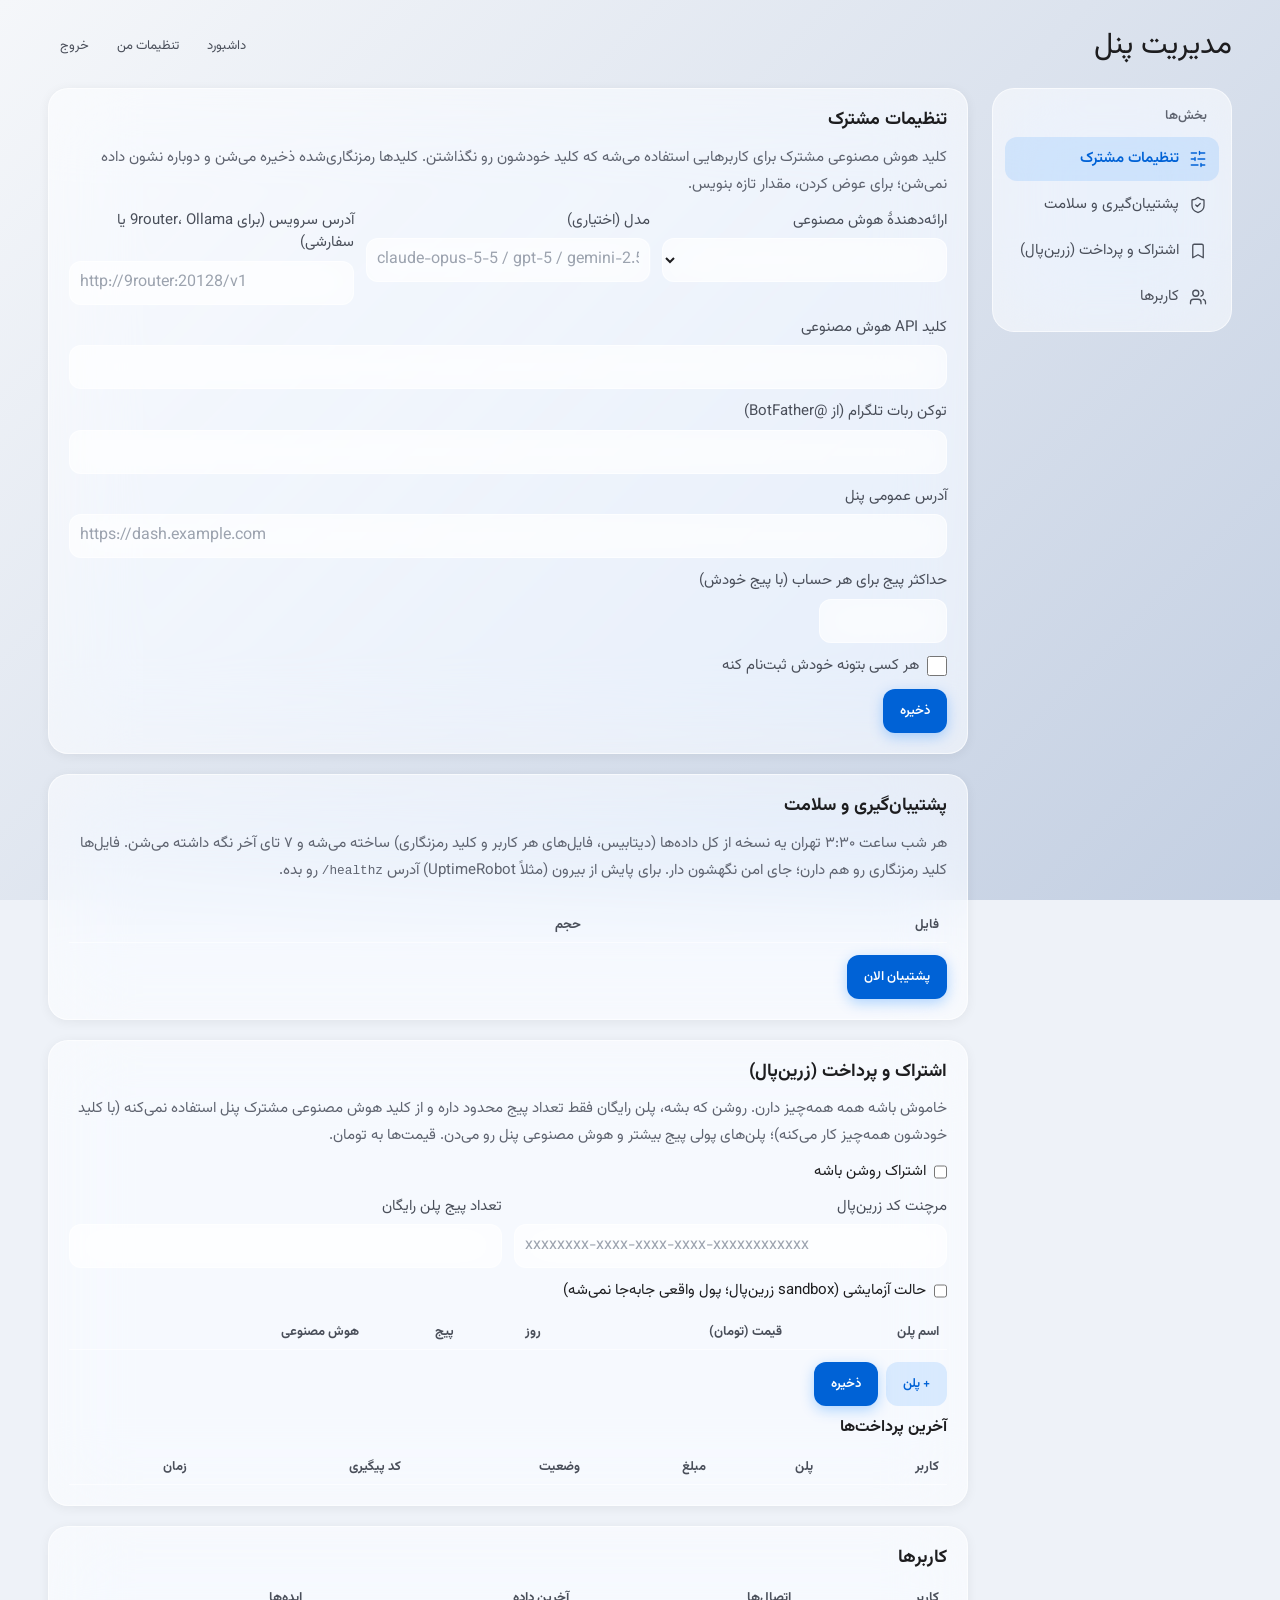
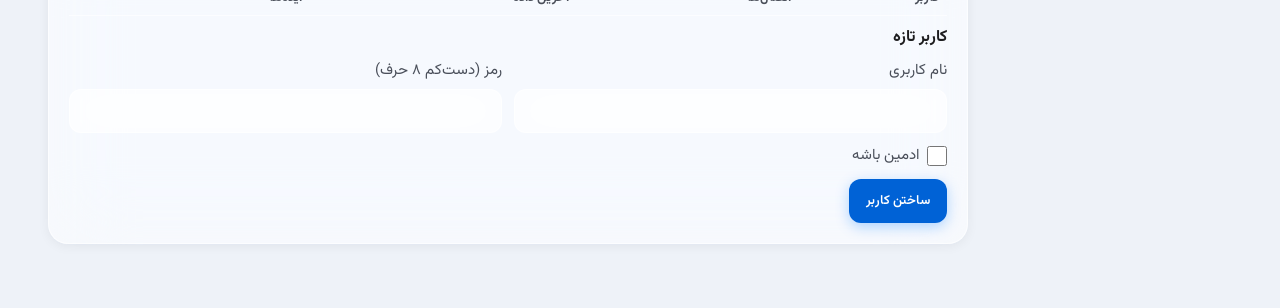
==== commit dedacf3e: "AI from the user's own accounts and free providers, Jalali calendar with Iran's occasions - Settings" ====
--- a/panel/admin.html
+++ b/panel/admin.html
@@ -28,7 +28,8 @@
     <p class="pn-note">کلید هوش مصنوعی مشترک برای کاربرهایی استفاده می‌شه که کلید خودشون رو نگذاشتن. کلیدها رمزنگاری‌شده ذخیره می‌شن و دوباره نشون داده نمی‌شن؛ برای عوض کردن، مقدار تازه بنویس.</p>
     <div class="pn-grid">
       <label>ارائه‌دهندهٔ هوش مصنوعی<select id="ai_provider"></select></label>
-      <label>مدل (اختیاری)<input id="ai_model" dir="ltr" placeholder="claude-opus-5-5 / gpt-5"></label>
+      <label>مدل (اختیاری)<input id="ai_model" dir="ltr" placeholder="claude-opus-5-5 / gpt-5 / gemini-2.5-flash"></label>
+      <label>آدرس سرویس (برای 9router، Ollama یا سفارشی)<input id="ai_base_url" dir="ltr" placeholder="http://9router:20128/v1"></label>
     </div>
     <label>کلید API هوش مصنوعی<input id="ai_key" dir="ltr" autocomplete="off"></label>
     <label>توکن ربات تلگرام (از @BotFather)<input id="telegram_bot" dir="ltr" autocomplete="off"></label>
@@ -91,7 +92,7 @@
     st = await pn.api('GET', '/api/admin');
     $('ai_provider').replaceChildren(...Object.entries(st.providers).map(([k, v]) => pn.el('option', { value: k }, v)));
     $('ai_provider').value = st.settings.ai_provider;
-    ['ai_model', 'ai_key', 'telegram_bot', 'public_url'].forEach((k) => { $(k).value = st.settings[k] || ''; });
+    ['ai_model', 'ai_key', 'ai_base_url', 'telegram_bot', 'public_url'].forEach((k) => { $(k).value = st.settings[k] || ''; });
     $('allow_signup').checked = st.settings.allow_signup;
     $('max_pages').value = st.settings.max_pages;
     drawOps();
@@ -152,7 +153,7 @@
     await load(); return { ok: true, message: 'ذخیره شد ✓' };
   }));
   $('save').addEventListener('click', (e) => pn.run(e.currentTarget, $('save-msg'), async () => {
-    await pn.api('POST', '/api/admin/settings', { ai_provider: $('ai_provider').value, ai_model: $('ai_model').value.trim(), ai_key: $('ai_key').value.trim(),
+    await pn.api('POST', '/api/admin/settings', { ai_provider: $('ai_provider').value, ai_model: $('ai_model').value.trim(), ai_key: $('ai_key').value.trim(), ai_base_url: $('ai_base_url').value.trim(),
       telegram_bot: $('telegram_bot').value.trim(), public_url: $('public_url').value.trim(), allow_signup: $('allow_signup').checked,
       max_pages: Number($('max_pages').value) || 5 });
     await load(); return { ok: true, message: 'ذخیره شد ✓' };
--- a/assets/ui.css
+++ b/assets/ui.css
@@ -154,3 +154,55 @@
   .pn-toc a { flex: none; white-space: nowrap; scroll-snap-align: start; }
   .pn-main > section { scroll-margin-top: 76px; }
 }
+
+/* ---------- board: Jalali calendar view (Saturday first; a holiday is red and says «تعطیل») ---------- */
+#board-view { display: inline-flex; align-self: flex-start; margin-block-end: 12px; }
+#board-view [aria-selected="true"] { background: var(--accent-soft); color: var(--accent); font-weight: 600; }
+.sj-jcal-head { display: flex; align-items: center; gap: 8px; margin-block-end: 8px; }
+.sj-jcal-head h3 { margin: 0; flex: 1; font-size: var(--fs-lg); text-align: center; }
+.sj-jcal-grid { display: grid; grid-template-columns: repeat(7, minmax(0, 1fr)); gap: 6px; }
+.sj-jcal-wd { text-align: center; font-size: var(--fs-xs); color: var(--text-muted); padding-block: 4px; }
+.sj-jcal-day { min-height: 104px; padding: 6px; border-radius: var(--shape-control); background: var(--surface); border: 1px solid var(--border);
+  display: flex; flex-direction: column; gap: 4px; min-width: 0; }
+.sj-jcal-day.is-today { border-color: var(--accent); box-shadow: inset 0 0 0 1px var(--accent); }
+.sj-jcal-num { align-self: flex-start; min-width: 32px; min-height: 32px; border-radius: 50%; border: 0; background: none; color: var(--text); font-weight: 600; font-size: var(--fs-sm); }
+.sj-jcal-num:hover { background: var(--accent-soft); }
+.sj-jcal-day.is-holiday .sj-jcal-num { color: var(--coral); }
+.sj-jcal-occ { font-size: var(--fs-xs); line-height: 1.5; color: var(--text-secondary); overflow-wrap: anywhere; }
+.sj-jcal-occ.is-holiday { color: var(--coral); font-weight: 600; }
+.sj-jcal-card { text-align: start; font-size: var(--fs-xs); line-height: 1.5; padding: 4px 6px; border-radius: 8px; border: 0; color: var(--text);
+  background: var(--accent-soft); border-inline-start: 3px solid var(--accent); overflow: hidden; text-overflow: ellipsis; white-space: nowrap; min-height: 28px; }
+.sj-jcal-card[data-stage="published"] { border-inline-start-color: var(--good); }
+.sj-jcal-card[data-stage="script"], .sj-jcal-card[data-stage="filmed"] { border-inline-start-color: var(--orange, #c26a00); }
+@media (max-width: 640px) {
+  .sj-jcal-grid { grid-template-columns: minmax(0, 1fr); }
+  .sj-jcal-wd, .sj-jcal-pad { display: none; }
+  .sj-jcal-day { min-height: 0; flex-direction: row; flex-wrap: wrap; align-items: center; }
+  .sj-jcal-day:not(.is-today):not(:has(.sj-jcal-occ, .sj-jcal-card)) { display: none; }  /* phones list only days with something on them */
+}
+
+/* ---------- settings: AI providers, tried in order ---------- */
+.ai-chain { list-style: none; margin: 8px 0; padding: 0; display: flex; flex-direction: column; gap: 8px; }
+.ai-empty { padding: 16px; border: 1px dashed var(--border-strong); border-radius: var(--shape-control); color: var(--text-secondary); font-size: var(--fs-sm); }
+.ai-item { display: grid; grid-template-columns: auto minmax(0, 1fr) auto; gap: 12px; align-items: start; padding: 12px; border-radius: var(--shape-control);
+  background: var(--surface); border: 1px solid var(--border); }
+.ai-rank { display: grid; place-items: center; width: 28px; height: 28px; border-radius: 50%; background: var(--accent-soft); color: var(--accent); font-weight: 700; font-size: var(--fs-sm); }
+.ai-body { display: flex; flex-direction: column; gap: 4px; min-width: 0; }
+.ai-tag { margin-inline-start: 8px; font-weight: 400; color: var(--good); }
+.ai-meta { font-size: var(--fs-xs); color: var(--text-muted); overflow-wrap: anywhere; text-align: start; }
+.ai-model { display: flex; align-items: center; gap: 8px; font-size: var(--fs-sm); }
+.ai-model input { flex: 1; min-width: 0; }
+.ai-actions { display: flex; gap: 4px; flex-wrap: wrap; justify-content: flex-end; }
+.ai-mini { min-width: var(--tap); }
+.ai-h3 { margin: 20px 0 8px; font-size: var(--fs-base); }
+.ai-group { border: 0; padding: 0; margin: 0 0 12px; }
+.ai-group legend { font-size: var(--fs-xs); color: var(--text-muted); margin-block-end: 6px; padding: 0; }
+.ai-tiles { display: flex; flex-wrap: wrap; gap: 8px; }
+.ai-tile { min-height: var(--tap); padding-inline: 14px; border-radius: 999px; border: 1px solid var(--border-strong); background: var(--surface); color: var(--text); font-size: var(--fs-sm); }
+.ai-tile[aria-pressed="true"] { background: var(--accent); border-color: var(--accent); color: #fff; }
+.ai-form { display: flex; flex-direction: column; gap: 10px; margin-top: 8px; padding: 14px; border-radius: var(--shape-control); background: var(--accent-soft); }
+.ai-form label { display: flex; flex-direction: column; }
+.ai-keylink { align-self: flex-start; display: inline-flex; align-items: center; min-height: var(--tap); padding-inline: 14px; border-radius: var(--shape-control);
+  background: var(--surface); border: 1px solid var(--border-strong); color: var(--accent); text-decoration: none; font-weight: 600; }
+.ai-why { margin-top: 12px; }
+@media (max-width: 640px) { .ai-item { grid-template-columns: auto minmax(0, 1fr); } .ai-actions { grid-column: 1 / -1; } }
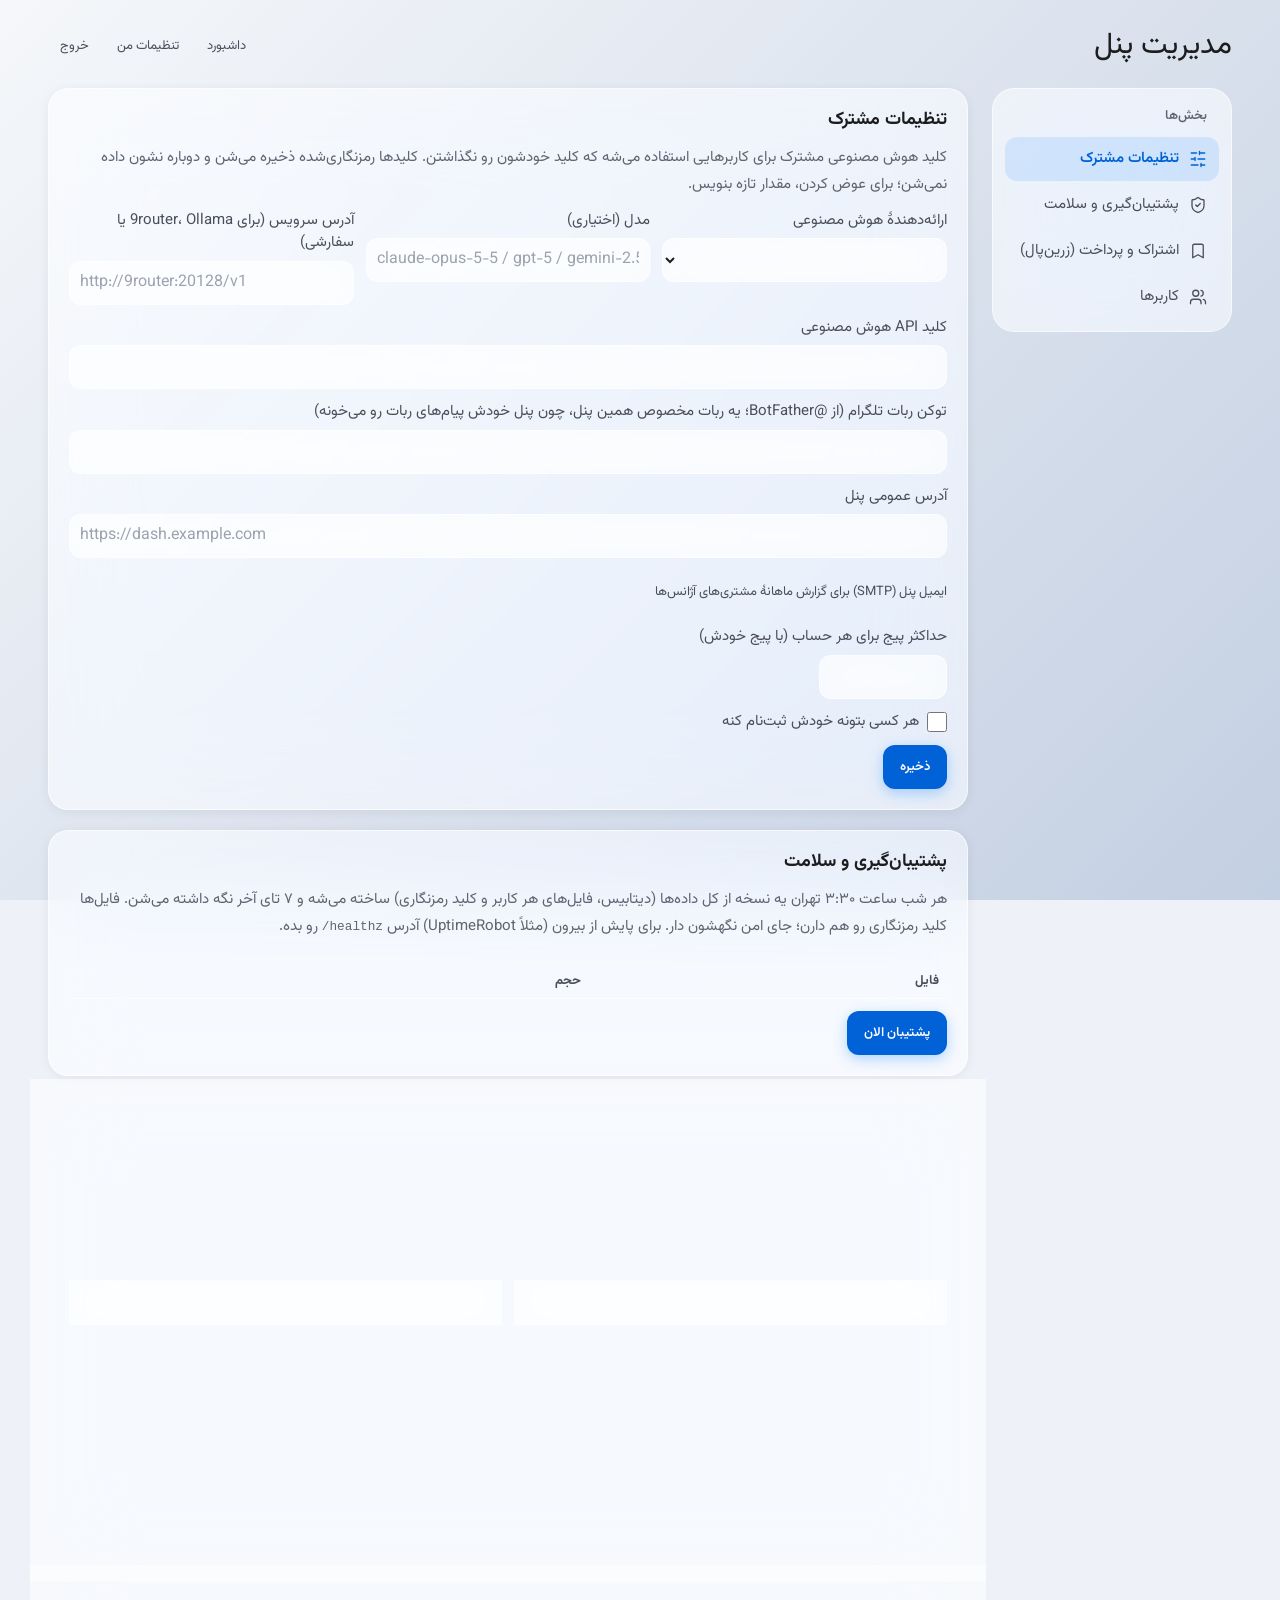
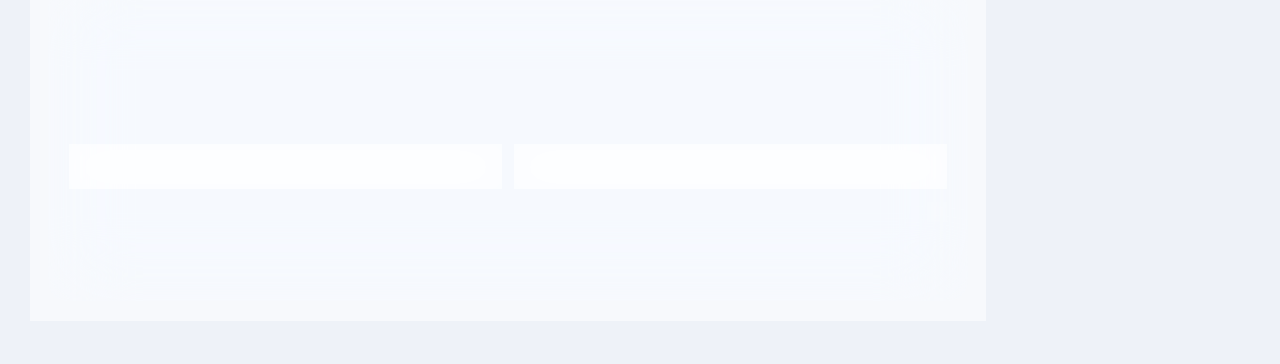
==== commit ae260783: "Publish reels with a cover maker and pre-publish critique, comment replies and keyword DMs, competit" ====
--- a/panel/admin.html
+++ b/panel/admin.html
@@ -32,8 +32,17 @@
       <label>آدرس سرویس (برای 9router، Ollama یا سفارشی)<input id="ai_base_url" dir="ltr" placeholder="http://9router:20128/v1"></label>
     </div>
     <label>کلید API هوش مصنوعی<input id="ai_key" dir="ltr" autocomplete="off"></label>
-    <label>توکن ربات تلگرام (از @BotFather)<input id="telegram_bot" dir="ltr" autocomplete="off"></label>
+    <label>توکن ربات تلگرام (از @BotFather؛ یه ربات مخصوص همین پنل، چون پنل خودش پیام‌های ربات رو می‌خونه)<input id="telegram_bot" dir="ltr" autocomplete="off"></label>
     <label>آدرس عمومی پنل<input id="public_url" dir="ltr" placeholder="https://dash.example.com"></label>
+    <details><summary>ایمیل پنل (SMTP) برای گزارش ماهانهٔ مشتری‌های آژانس‌ها</summary>
+      <div class="pn-grid">
+        <label>سرور SMTP<input id="smtp_host" dir="ltr" placeholder="smtp.example.com"></label>
+        <label>پورت<input id="smtp_port" dir="ltr" inputmode="numeric" placeholder="587"></label>
+        <label>نام کاربری<input id="smtp_user" dir="ltr" autocomplete="off"></label>
+        <label>رمز<input id="smtp_password" type="password" dir="ltr" autocomplete="new-password"></label>
+      </div>
+      <label>فرستنده<input id="smtp_from" dir="ltr" placeholder="report@example.com"></label>
+    </details>
     <label>حداکثر پیج برای هر حساب (با پیج خودش)<input id="max_pages" type="number" min="1" max="100" dir="ltr" style="max-width:8rem"></label>
     <label style="flex-direction:row;align-items:center;gap:8px"><input type="checkbox" id="allow_signup"> هر کسی بتونه خودش ثبت‌نام کنه</label>
     <div class="pn-row"><button class="primary" id="save" type="button">ذخیره</button><span class="pn-msg" id="save-msg"></span></div>
@@ -93,6 +102,7 @@
     $('ai_provider').replaceChildren(...Object.entries(st.providers).map(([k, v]) => pn.el('option', { value: k }, v)));
     $('ai_provider').value = st.settings.ai_provider;
     ['ai_model', 'ai_key', 'ai_base_url', 'telegram_bot', 'public_url'].forEach((k) => { $(k).value = st.settings[k] || ''; });
+    ['host', 'port', 'user', 'password', 'from'].forEach((k) => { $('smtp_' + k).value = (st.settings.smtp || {})[k] || ''; });
     $('allow_signup').checked = st.settings.allow_signup;
     $('max_pages').value = st.settings.max_pages;
     drawOps();
@@ -155,6 +165,7 @@
   $('save').addEventListener('click', (e) => pn.run(e.currentTarget, $('save-msg'), async () => {
     await pn.api('POST', '/api/admin/settings', { ai_provider: $('ai_provider').value, ai_model: $('ai_model').value.trim(), ai_key: $('ai_key').value.trim(), ai_base_url: $('ai_base_url').value.trim(),
       telegram_bot: $('telegram_bot').value.trim(), public_url: $('public_url').value.trim(), allow_signup: $('allow_signup').checked,
+      smtp: Object.fromEntries(['host', 'port', 'user', 'password', 'from'].map((k) => [k, $('smtp_' + k).value.trim()])),
       max_pages: Number($('max_pages').value) || 5 });
     await load(); return { ok: true, message: 'ذخیره شد ✓' };
   }));
--- a/assets/ui.css
+++ b/assets/ui.css
@@ -206,3 +206,61 @@
   background: var(--surface); border: 1px solid var(--border-strong); color: var(--accent); text-decoration: none; font-weight: 600; }
 .ai-why { margin-top: 12px; }
 @media (max-width: 640px) { .ai-item { grid-template-columns: auto minmax(0, 1fr); } .ai-actions { grid-column: 1 / -1; } }
+
+/* ---------- publish a reel ---------- */
+.sj-pub-grid { display: grid; grid-template-columns: repeat(3, minmax(0, 1fr)); gap: 16px; align-items: start; margin-block-end: 16px; }
+@media (max-width: 1200px) { .sj-pub-grid { grid-template-columns: repeat(2, minmax(0, 1fr)); } #pub-post-card { grid-column: 1 / -1; } }
+@media (max-width: 760px) { .sj-pub-grid { grid-template-columns: minmax(0, 1fr); } }
+.sj-pub-grid .sj-card { display: flex; flex-direction: column; gap: 12px; }
+.sj-pub-grid h3 { margin: 0; }
+.sj-visually-hidden { position: absolute; width: 1px; height: 1px; overflow: hidden; clip: rect(0 0 0 0); white-space: nowrap; }
+.sj-drop { display: flex; flex-direction: column; align-items: center; gap: 6px; padding: 28px 16px; text-align: center; cursor: pointer;
+  border: 2px dashed var(--border-strong); border-radius: var(--shape-surface); color: var(--text-secondary); transition: border-color var(--motion-fast), background var(--motion-fast); }
+.sj-drop:hover, .sj-drop.over, .sj-drop:focus-within { border-color: var(--accent); background: var(--accent-soft); }
+.sj-drop .sj-ico { width: 32px; height: 32px; color: var(--accent); }
+.sj-drop b { color: var(--text); font-size: var(--fs-base); }
+.sj-drop small { font-size: var(--fs-xs); }
+#pub-preview { width: 100%; max-height: 420px; border-radius: var(--shape-control); background: #000; }
+.sj-progress { height: 8px; border-radius: 99px; background: var(--surface-3); overflow: hidden; }
+.sj-progress span { display: block; height: 100%; width: 0; background: var(--accent); transition: width var(--motion-fast) linear; }
+.sj-field { display: flex; flex-direction: column; gap: 6px; font-size: var(--fs-sm); }
+.sj-field textarea, .sj-field select, .sj-field input:not([type="range"]):not([type="file"]) { width: 100%; }
+.sj-check { display: flex; align-items: center; gap: 8px; font-size: var(--fs-sm); min-height: var(--tap); }
+.sj-cover-opts { display: grid; grid-template-columns: repeat(3, minmax(0, 1fr)); gap: 8px; }
+@media (max-width: 480px) { .sj-cover-opts { grid-template-columns: minmax(0, 1fr); } }
+.sj-cover-wrap { position: relative; align-self: center; width: min(100%, 270px); aspect-ratio: 9 / 16; border-radius: 16px; overflow: hidden; background: #111; }
+.sj-cover-wrap canvas { width: 100%; height: 100%; display: block; }
+.sj-cover-guide, .sj-cover-guide span { position: absolute; inset: 0; pointer-events: none; }
+.sj-cover-guide .g-grid { inset: 12.5% 0; outline: 2px dashed rgba(255, 214, 10, 0.9); outline-offset: -2px; }
+.sj-cover-guide .g-ui { top: auto; height: 20%; background: linear-gradient(to top, rgba(0, 0, 0, 0.55), transparent); }
+.sj-cover-wrap.no-guide .sj-cover-guide { display: none; }
+.sj-best { display: flex; flex-wrap: wrap; align-items: center; gap: 6px; }
+.sj-chip-btn { min-height: 36px; padding-inline: 12px; border-radius: 99px; border: 1px solid var(--border-strong); background: var(--surface); color: var(--accent); font-weight: 600; }
+.sj-qrow { display: flex; align-items: center; gap: 12px; flex-wrap: wrap; padding: 12px 0; border-bottom: 1px solid var(--border); }
+.sj-qrow:last-child { border-bottom: 0; }
+.sj-qrow > div { flex: 1; min-width: 12rem; }
+.sj-qrow p { margin: 2px 0 0; }
+
+/* ---------- comments: answer from the panel, keyword automation ---------- */
+.sj-comment-top .sj-chip-btn { min-height: 32px; padding-inline: 10px; font-size: var(--fs-xs); }
+.sj-reply-box { display: flex; flex-direction: column; gap: 8px; margin-top: 8px; padding: 10px; border-radius: var(--shape-control); background: var(--accent-soft); }
+.sj-reply-box textarea { width: 100%; }
+.sj-hidden-c { opacity: 0.5; }
+.sj-rule { display: grid; grid-template-columns: repeat(2, minmax(0, 1fr)); gap: 10px; margin: 0 0 12px; padding: 14px; border: 1px solid var(--border); border-radius: var(--shape-control); }
+.sj-rule legend { padding-inline: 6px; font-size: var(--fs-sm); font-weight: 600; }
+.sj-rule .sj-field:nth-of-type(3) { grid-column: 1 / -1; }
+.sj-rule > button { justify-self: start; }
+@media (max-width: 640px) { .sj-rule { grid-template-columns: minmax(0, 1fr); } }
+#auto-log-box { margin-top: 12px; }
+.sj-crit-paste textarea { width: 100%; margin-top: 8px; }
+
+/* ---------- best time: followers online by hour ---------- */
+.sj-online { display: grid; grid-auto-flow: column; grid-auto-columns: minmax(0, 1fr); gap: 3px; height: 160px; align-items: end; direction: ltr; margin-block: 8px; }
+.sj-ob { display: flex; flex-direction: column; justify-content: flex-end; height: 100%; gap: 4px; }
+.sj-ob span { display: block; border-radius: 6px 6px 2px 2px; background: color-mix(in srgb, var(--accent) 35%, transparent); }
+.sj-ob.top span { background: var(--accent); }
+.sj-ob small { font-size: 10px; color: var(--text-muted); text-align: center; height: 14px; white-space: nowrap; }
+
+/* settings: link in bio */
+.bio-link { display: flex; flex-direction: column; gap: 6px; padding: 12px; margin-block-end: 8px; border: 1px solid var(--border); border-radius: var(--shape-control); }
+.bio-link .pn-row { flex-wrap: wrap; align-items: center; }
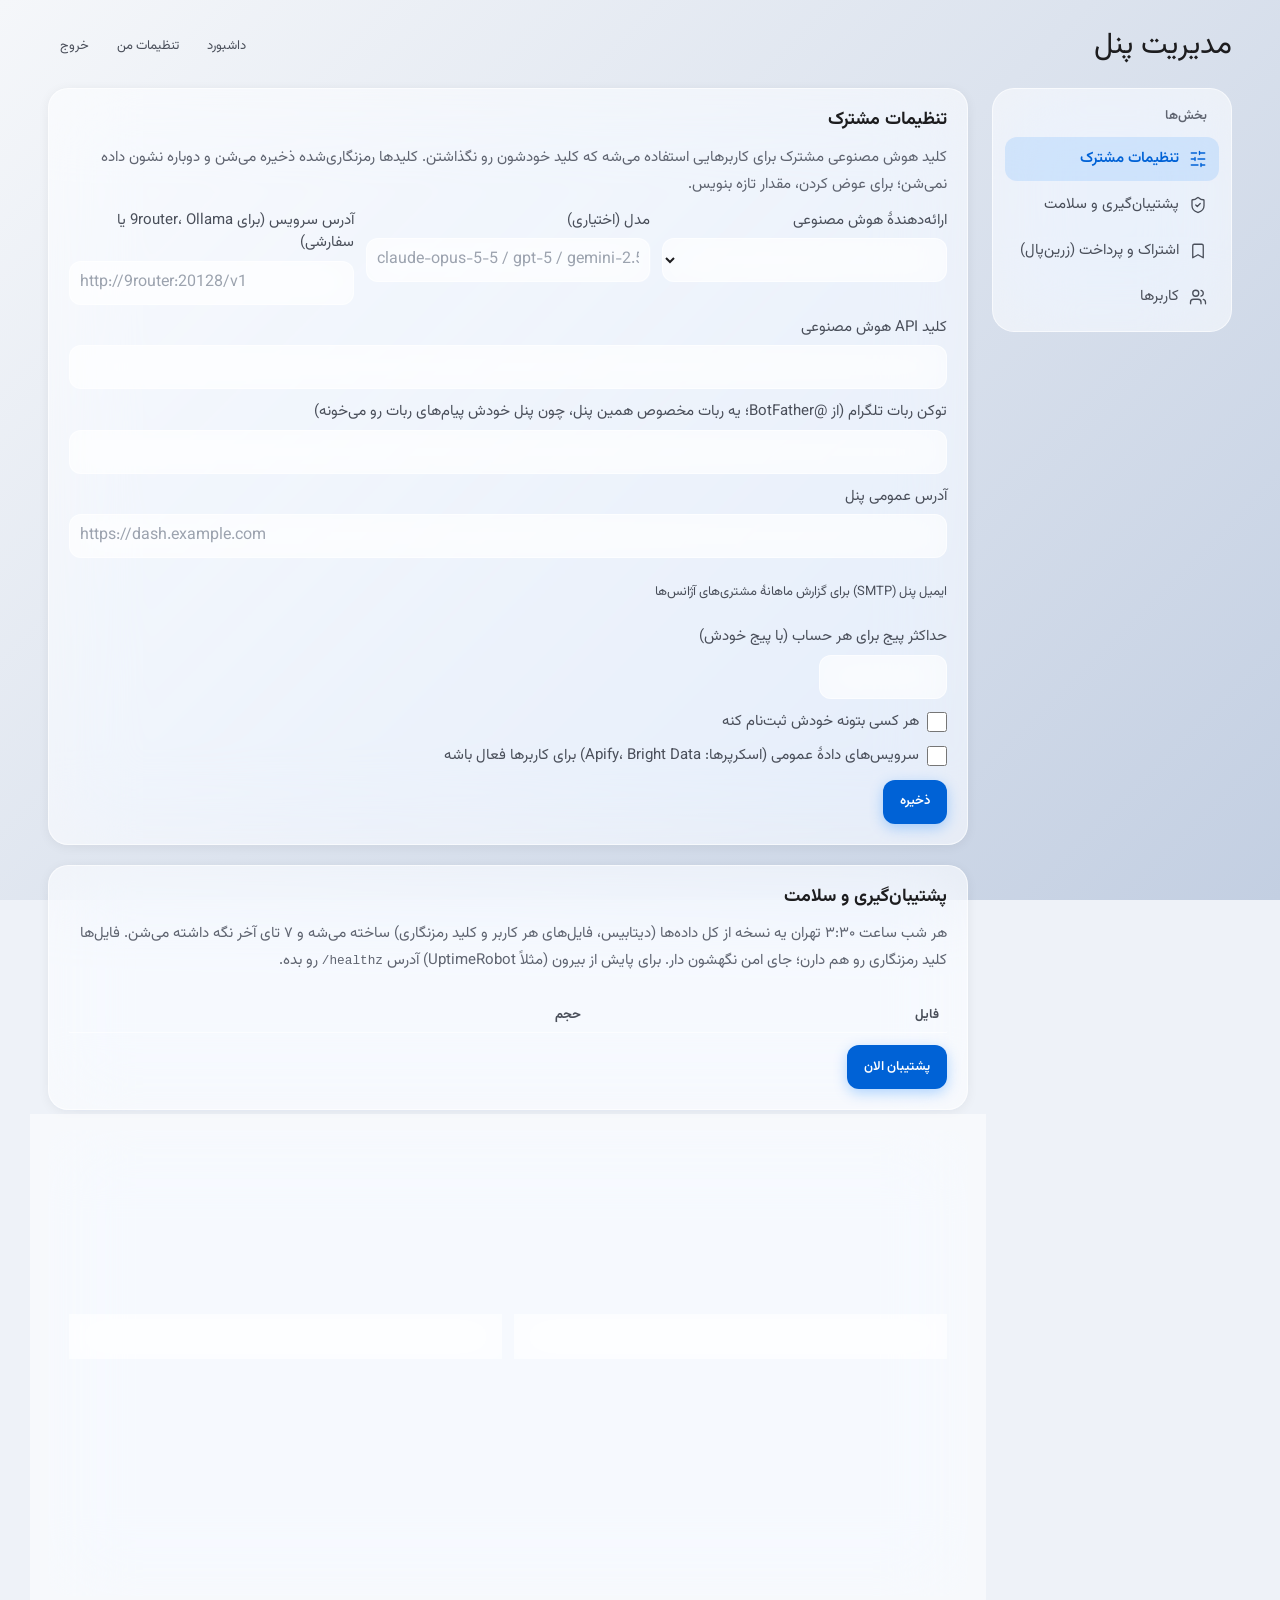
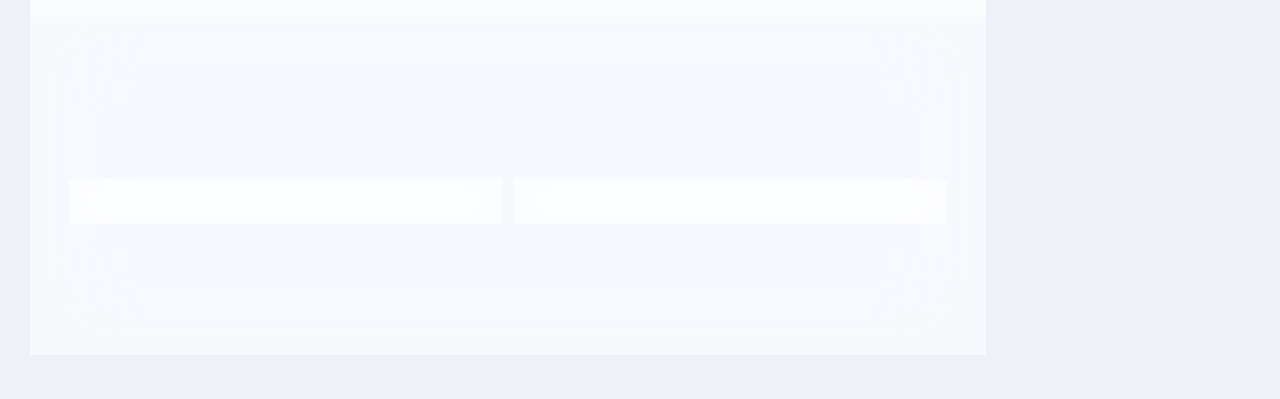
==== commit be700791: "Phase 2: every data source behind one interface, merged by priority, with a coverage matrix - sajada" ====
--- a/panel/admin.html
+++ b/panel/admin.html
@@ -45,6 +45,7 @@
     </details>
     <label>حداکثر پیج برای هر حساب (با پیج خودش)<input id="max_pages" type="number" min="1" max="100" dir="ltr" style="max-width:8rem"></label>
     <label style="flex-direction:row;align-items:center;gap:8px"><input type="checkbox" id="allow_signup"> هر کسی بتونه خودش ثبت‌نام کنه</label>
+    <label style="flex-direction:row;align-items:center;gap:8px"><input type="checkbox" id="scrapers_enabled"> سرویس‌های دادهٔ عمومی (اسکرپرها: Apify، Bright Data) برای کاربرها فعال باشه</label>
     <div class="pn-row"><button class="primary" id="save" type="button">ذخیره</button><span class="pn-msg" id="save-msg"></span></div>
   </section>
 
@@ -103,6 +104,7 @@
     $('ai_provider').value = st.settings.ai_provider;
     ['ai_model', 'ai_key', 'ai_base_url', 'telegram_bot', 'public_url'].forEach((k) => { $(k).value = st.settings[k] || ''; });
     ['host', 'port', 'user', 'password', 'from'].forEach((k) => { $('smtp_' + k).value = (st.settings.smtp || {})[k] || ''; });
+    $('scrapers_enabled').checked = st.settings.scrapers_enabled !== false;
     $('allow_signup').checked = st.settings.allow_signup;
     $('max_pages').value = st.settings.max_pages;
     drawOps();
@@ -165,6 +167,7 @@
   $('save').addEventListener('click', (e) => pn.run(e.currentTarget, $('save-msg'), async () => {
     await pn.api('POST', '/api/admin/settings', { ai_provider: $('ai_provider').value, ai_model: $('ai_model').value.trim(), ai_key: $('ai_key').value.trim(), ai_base_url: $('ai_base_url').value.trim(),
       telegram_bot: $('telegram_bot').value.trim(), public_url: $('public_url').value.trim(), allow_signup: $('allow_signup').checked,
+      scrapers_enabled: $('scrapers_enabled').checked,
       smtp: Object.fromEntries(['host', 'port', 'user', 'password', 'from'].map((k) => [k, $('smtp_' + k).value.trim()])),
       max_pages: Number($('max_pages').value) || 5 });
     await load(); return { ok: true, message: 'ذخیره شد ✓' };
--- a/assets/ui.css
+++ b/assets/ui.css
@@ -261,6 +261,50 @@
 .sj-ob.top span { background: var(--accent); }
 .sj-ob small { font-size: 10px; color: var(--text-muted); text-align: center; height: 14px; white-space: nowrap; }
 
+/* insights: the data behind the analysis */
+.sj-warn-line { color: var(--coral); }
+.sj-auto-sum { display: flex; flex-direction: column; gap: 4px; margin-block-end: 8px; }
+.sj-ins-meta { margin: 0 0 12px; }
+.sj-ins-meta.sj-warn { color: var(--coral); }
+.sj-muted { color: var(--text-muted); }
+
 /* settings: link in bio */
 .bio-link { display: flex; flex-direction: column; gap: 6px; padding: 12px; margin-block-end: 8px; border: 1px solid var(--border); border-radius: var(--shape-control); }
 .bio-link .pn-row { flex-wrap: wrap; align-items: center; }
+
+/* ---------- settings: data sources and coverage ---------- */
+.src-group { margin-block: 16px; }
+.src-group > h3 { font-size: var(--fs-base); margin: 0 0 10px; }
+.src-grid { display: grid; grid-template-columns: repeat(auto-fill, minmax(min(100%, 22rem), 1fr)); gap: 12px; }
+.src-card { display: flex; flex-direction: column; gap: 10px; padding: 14px; border-radius: var(--shape-control); border: 1px solid var(--border); background: var(--surface); }
+.src-card.is-on { border-color: color-mix(in srgb, var(--good) 45%, var(--border)); }
+.src-card.is-soon { opacity: 0.75; }
+.src-head { display: flex; gap: 10px; align-items: center; }
+.src-ico { display: grid; place-items: center; width: 40px; height: 40px; flex: none; border-radius: 12px; background: var(--accent-soft); color: var(--accent); }
+.src-ico svg { width: 20px; height: 20px; }
+.src-tags { display: flex; gap: 6px; flex-wrap: wrap; margin-top: 2px; }
+.src-tier, .src-kind, .src-badge { font-size: var(--fs-xs); padding: 1px 8px; border-radius: 99px; background: var(--surface-3); color: var(--text-secondary); }
+.src-tier.free { background: color-mix(in srgb, var(--good) 15%, transparent); color: var(--good); }
+.src-tier.paid { background: color-mix(in srgb, var(--coral) 12%, transparent); color: var(--coral); }
+.src-badge.ok { background: color-mix(in srgb, var(--good) 15%, transparent); color: var(--good); }
+.src-badge.bad { background: color-mix(in srgb, var(--coral) 15%, transparent); color: var(--coral); }
+.src-state { font-size: var(--fs-sm); color: var(--text-secondary); }
+.src-missing ul { margin: 4px 0 0; padding-inline-start: 18px; }
+.src-chips { display: flex; flex-wrap: wrap; gap: 4px; margin-top: 6px; }
+.src-chip { font-size: var(--fs-xs); padding: 2px 8px; border-radius: 99px; }
+.src-chip.on { background: color-mix(in srgb, var(--good) 16%, transparent); color: var(--good); }
+.src-chip.off { background: var(--surface-3); color: var(--text-muted); }
+.src-form { display: flex; flex-direction: column; gap: 8px; }
+.src-nums { grid-template-columns: repeat(auto-fill, minmax(9rem, 1fr)); }
+.src-guide ol { margin: 6px 0; padding-inline-start: 20px; font-size: var(--fs-sm); line-height: var(--lh-body); }
+.src-warn { margin: 0; font-size: var(--fs-xs); color: var(--coral); }
+.src-key { white-space: pre-wrap; word-break: break-all; font-size: var(--fs-xs); }
+.cov-group h3 { font-size: var(--fs-base); margin: 12px 0 6px; }
+.cov-table { width: 100%; border-collapse: collapse; font-size: var(--fs-sm); }
+.cov-table td { padding: 6px 8px; border-bottom: 1px solid var(--border); vertical-align: top; }
+.cov-table td:first-child { width: 30%; font-weight: 600; }
+.cov-ok td:nth-child(2) { color: var(--good); }
+.cov-waiting td:nth-child(2) { color: var(--text-secondary); }
+.cov-missing td:first-child { color: var(--text-muted); }
+.sj-cover-hint { font-size: var(--fs-xs); color: var(--accent); text-decoration: none; }
+.sj-spoken { display: block; color: var(--text-muted); font-size: var(--fs-xs); margin-top: 2px; }
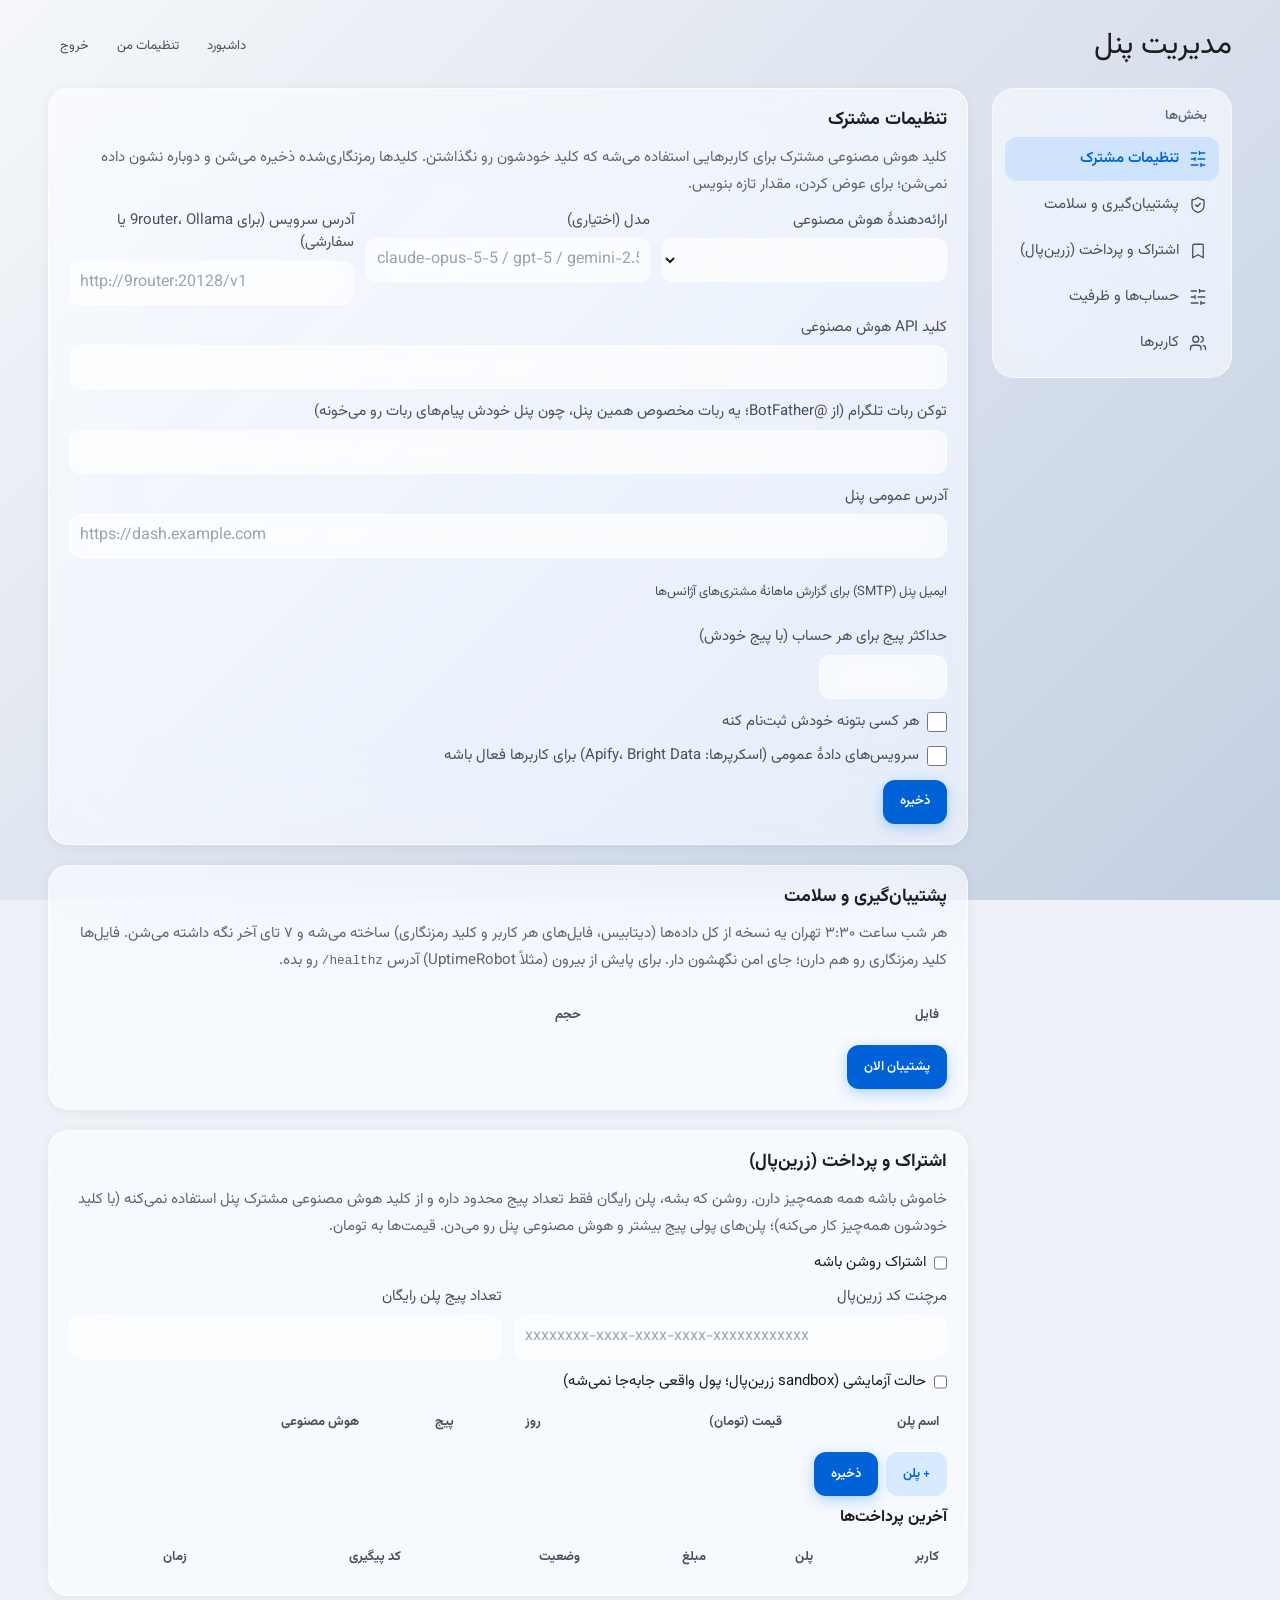
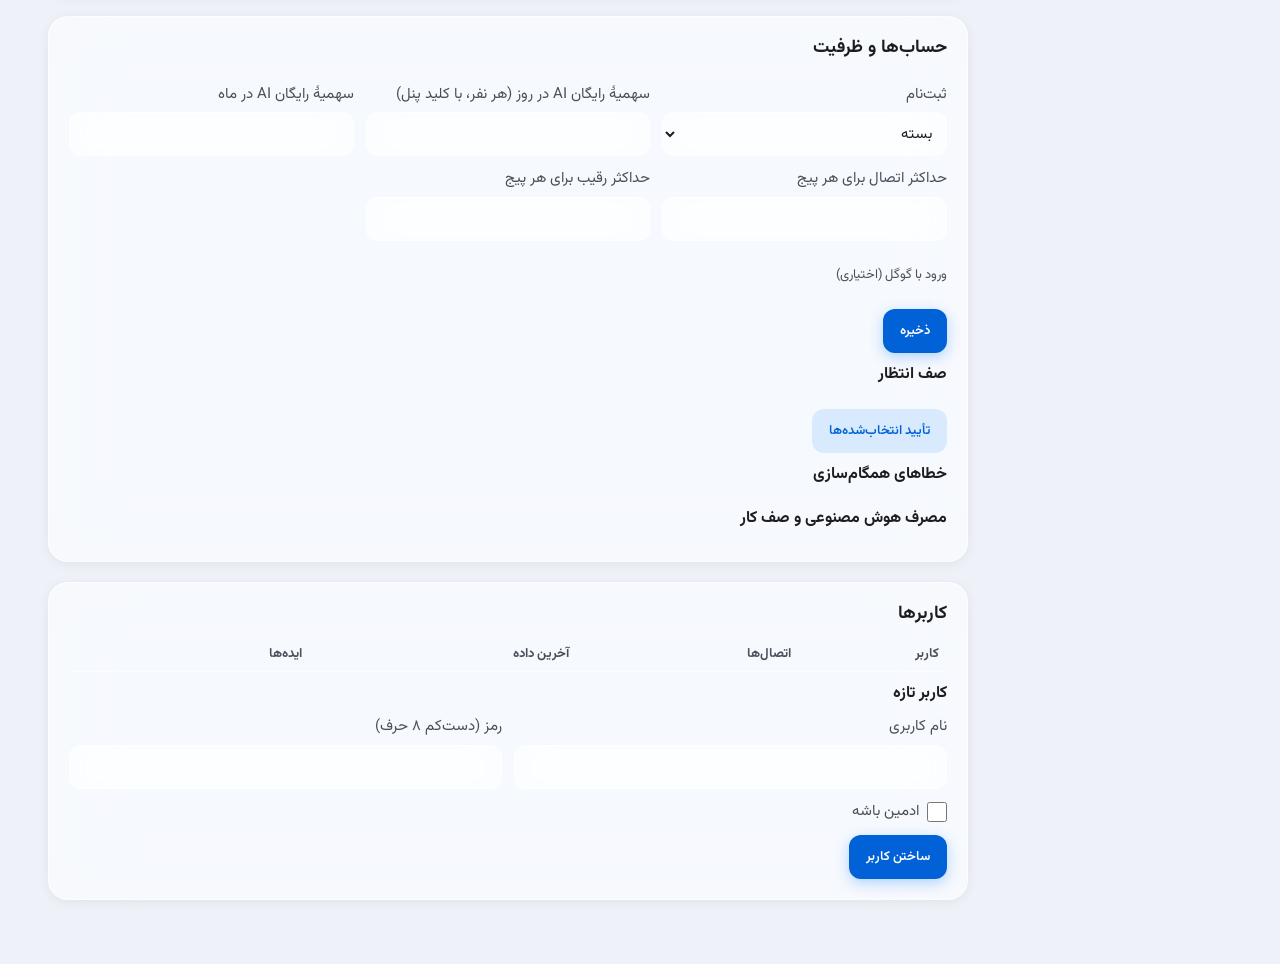
==== commit b2a5b20e: "Phase 3: public accounts and isolation - accounts.py: email sign-up (closed / open / waitlist with b" ====
--- a/panel/admin.html
+++ b/panel/admin.html
@@ -72,6 +72,30 @@
     <div class="pn-wrap"><table><thead><tr><th>کاربر</th><th>پلن</th><th>مبلغ</th><th>وضعیت</th><th>کد پیگیری</th><th>زمان</th></tr></thead><tbody id="payments"></tbody></table></div>
   </section>
 
+  <section class="pn-card" id="admin-accounts">
+    <h2>حساب‌ها و ظرفیت</h2>
+    <p class="pn-note" id="acc-sum"></p>
+    <div class="pn-grid">
+      <label>ثبت‌نام<select id="acc-mode"><option value="closed">بسته</option><option value="open">باز</option><option value="waitlist">صف انتظار (تأیید دسته‌ای)</option></select></label>
+      <label>سهمیهٔ رایگان AI در روز (هر نفر، با کلید پنل)<input id="acc-qd" type="number" min="0" dir="ltr"></label>
+      <label>سهمیهٔ رایگان AI در ماه<input id="acc-qm" type="number" min="0" dir="ltr"></label>
+      <label>حداکثر اتصال برای هر پیج<input id="acc-lc" type="number" min="1" dir="ltr"></label>
+      <label>حداکثر رقیب برای هر پیج<input id="acc-lr" type="number" min="0" dir="ltr"></label>
+    </div>
+    <details><summary>ورود با گوگل (اختیاری)</summary>
+      <p class="pn-note">تو Google Cloud Console یه OAuth client از نوع «Web application» بساز و Redirect URI رو <code dir="ltr" id="acc-redirect"></code> بذار.</p>
+      <div class="pn-grid"><label>Client ID<input id="acc-gid" dir="ltr"></label><label>Client secret<input id="acc-gsec" type="password" dir="ltr" autocomplete="off"></label></div>
+    </details>
+    <div class="pn-row"><button class="primary" id="acc-save" type="button">ذخیره</button><span class="pn-msg" id="acc-msg"></span></div>
+    <h3>صف انتظار</h3>
+    <div id="acc-wait"></div>
+    <div class="pn-row"><button id="acc-approve" type="button">تأیید انتخاب‌شده‌ها</button><span class="pn-msg" id="acc-wmsg"></span></div>
+    <h3>خطاهای همگام‌سازی</h3>
+    <div id="acc-errors" class="pn-note"></div>
+    <h3>مصرف هوش مصنوعی و صف کار</h3>
+    <div id="acc-ai" class="pn-note"></div>
+  </section>
+
   <section class="pn-card" id="admin-users">
     <h2>کاربرها</h2>
     <div class="pn-wrap"><table>
@@ -91,6 +115,40 @@
 </main>
 <script src="/assets/ui.js"></script>
 <script src="/assets/panel.js"></script>
+<script>
+/* Accounts and capacity: sign-up mode, the free AI quota, limits per page, Google sign-in, the waitlist,
+   sync errors, AI use and the sync queue (GET/POST /api/admin/accounts). */
+(function () {
+  const $ = (id) => document.getElementById(id);
+  const FA = (t) => String(t ?? '').replace(/\d/g, (d) => '۰۱۲۳۴۵۶۷۸۹'[d]);
+  async function load() {
+    let a; try { a = await pn.api('GET', '/api/admin/accounts'); } catch (e) { return; }
+    $('acc-sum').textContent = `${FA(a.people)} نفر (${FA(a.active)} فعال، ${FA(a.waitlist.length)} در صف، ${FA(a.verified)} ایمیل تأییدشده) · ${FA(a.pages)} پیج اضافه`
+      + (a.smtp ? '' : ' · ⚠️ ایمیل پنل (SMTP) تنظیم نشده: تأیید ایمیل و بازیابی رمز کار نمی‌کنه.');
+    $('acc-mode').value = a.mode; $('acc-qd').value = a.quota.daily; $('acc-qm').value = a.quota.monthly;
+    $('acc-lc').value = a.limits.connections; $('acc-lr').value = a.limits.competitors;
+    $('acc-redirect').textContent = location.origin + '/auth/google/callback';
+    $('acc-wait').replaceChildren(...(a.waitlist.length ? a.waitlist.map((w) => pn.el('label', { class: 'pn-check' }, pn.el('input', { type: 'checkbox', value: w.id }), ' ', w.email || ('#' + w.id), w.verified ? ' ✓' : ' (ایمیل تأیید نشده)', ' · ', pn.when(w.at))) : [pn.el('p', { class: 'pn-note' }, 'کسی تو صف نیست.')]));
+    $('acc-errors').replaceChildren(...(a.sync_errors.length ? a.sync_errors.map((e) => pn.el('p', {}, pn.el('b', {}, e.name), ' · ', pn.when(e.at), ': ', e.log.slice(-160))) : ['خطایی نیست ✓']));
+    $('acc-ai').textContent = `AI امروز: ${FA(a.ai.today.p)} با کلید پنل، ${FA(a.ai.today.o)} با کلید خود کاربرها · این ماه: ${FA(a.ai.month.p)} / ${FA(a.ai.month.o)}`
+      + (a.ai.top.length ? ' · بیشترین: ' + a.ai.top.slice(0, 5).map((t) => t.username + ' ' + FA(t.p)).join('، ') : '')
+      + ` · صف همگام‌سازی: ${FA(a.queue.length)} در انتظار، ${FA(a.running.length)} در حال اجرا، ${FA(a.queue_stats.done)} موفق، ${FA(a.queue_stats.failed)} ناموفق`;
+  }
+  $('acc-save').addEventListener('click', (e) => pn.run(e.currentTarget, $('acc-msg'), async () => {
+    const b = { mode: $('acc-mode').value, quota: { daily: Number($('acc-qd').value), monthly: Number($('acc-qm').value) },
+      limits: { connections: Number($('acc-lc').value), competitors: Number($('acc-lr').value) } };
+    if ($('acc-gid').value.trim()) b.google = { client_id: $('acc-gid').value.trim(), client_secret: $('acc-gsec').value.trim() };
+    const r = await pn.api('POST', '/api/admin/accounts', b); await load(); return { ok: true, message: 'ذخیره شد ✓' };
+  }));
+  $('acc-approve').addEventListener('click', (e) => pn.run(e.currentTarget, $('acc-wmsg'), async () => {
+    const ids = [...document.querySelectorAll('#acc-wait input:checked')].map((i) => Number(i.value));
+    if (!ids.length) throw new Error('کسی انتخاب نشده');
+    const r = await pn.api('POST', '/api/admin/accounts', { approve: ids }); await load();
+    return { ok: true, message: FA(r.approved.length) + ' نفر تأیید شدن ✓' };
+  }));
+  load();
+})();
+</script>
 <script>
 (async function () {
   const $ = (id) => document.getElementById(id);
